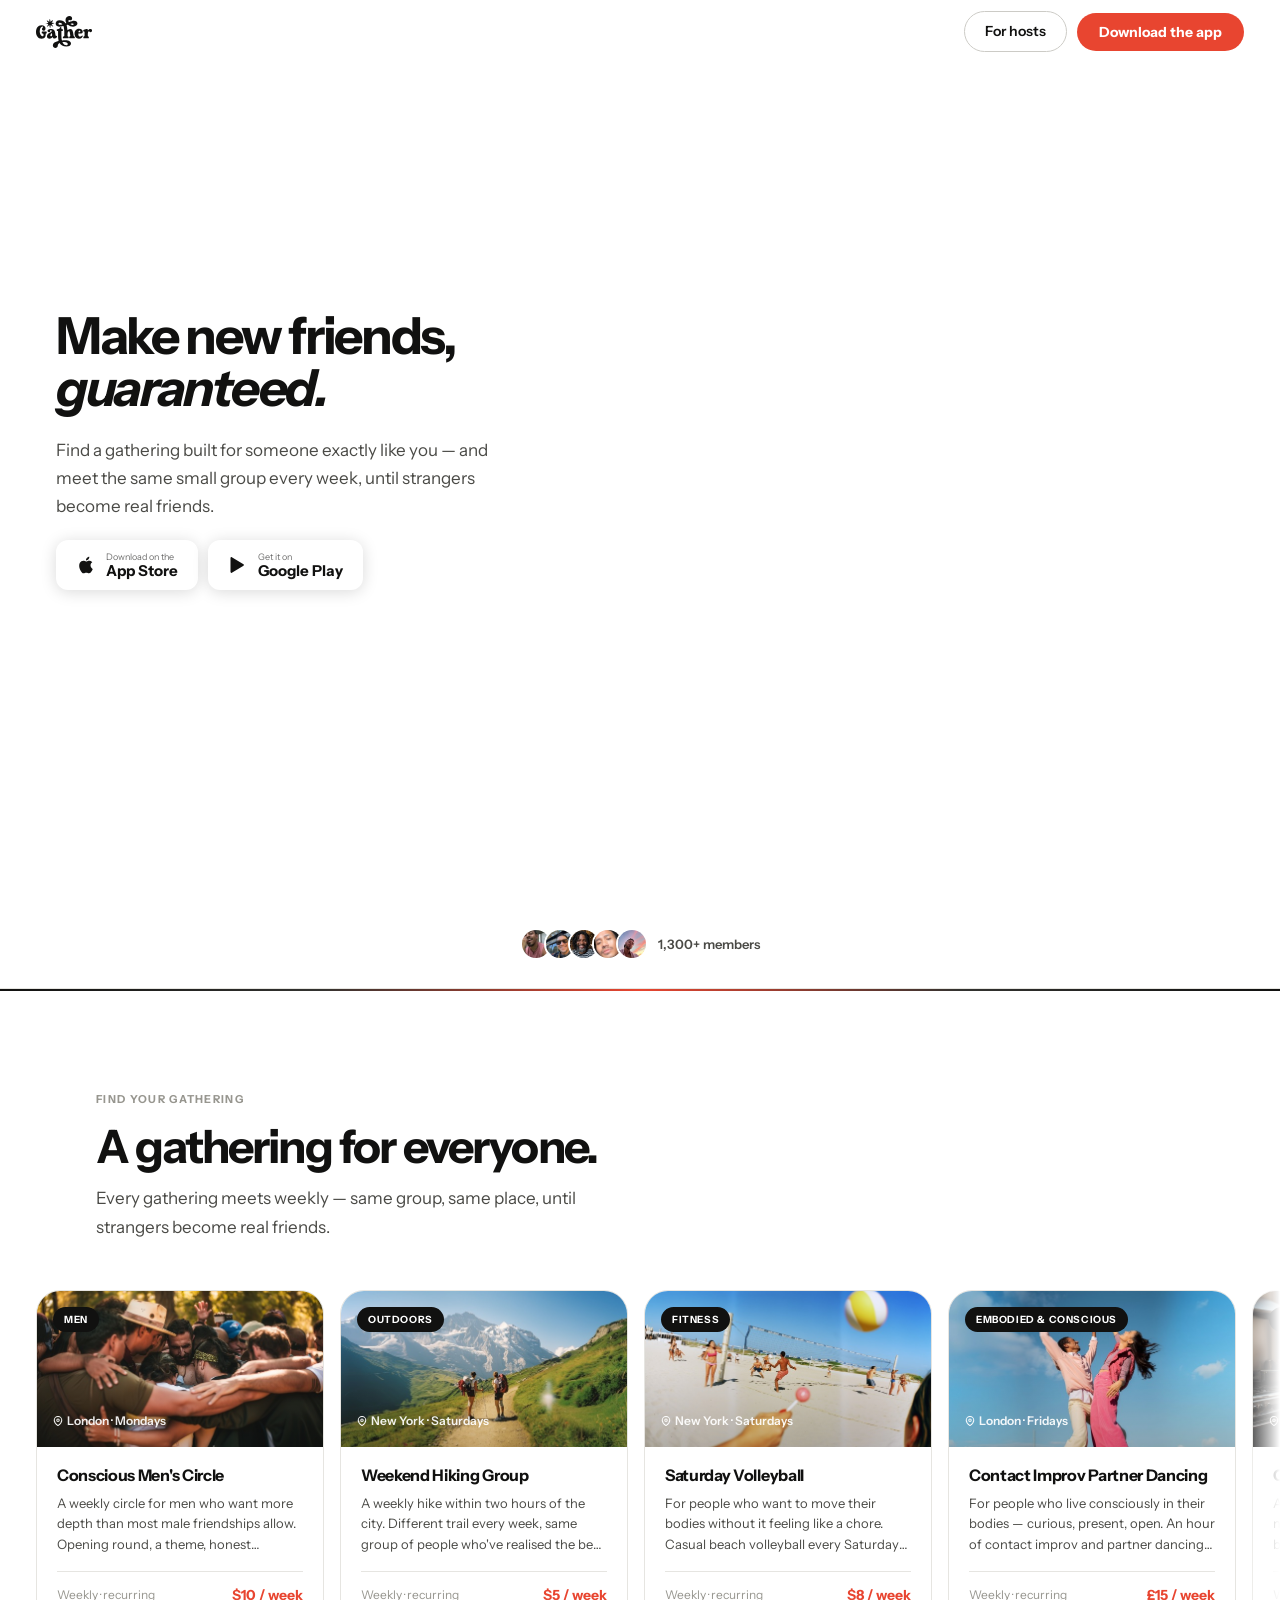
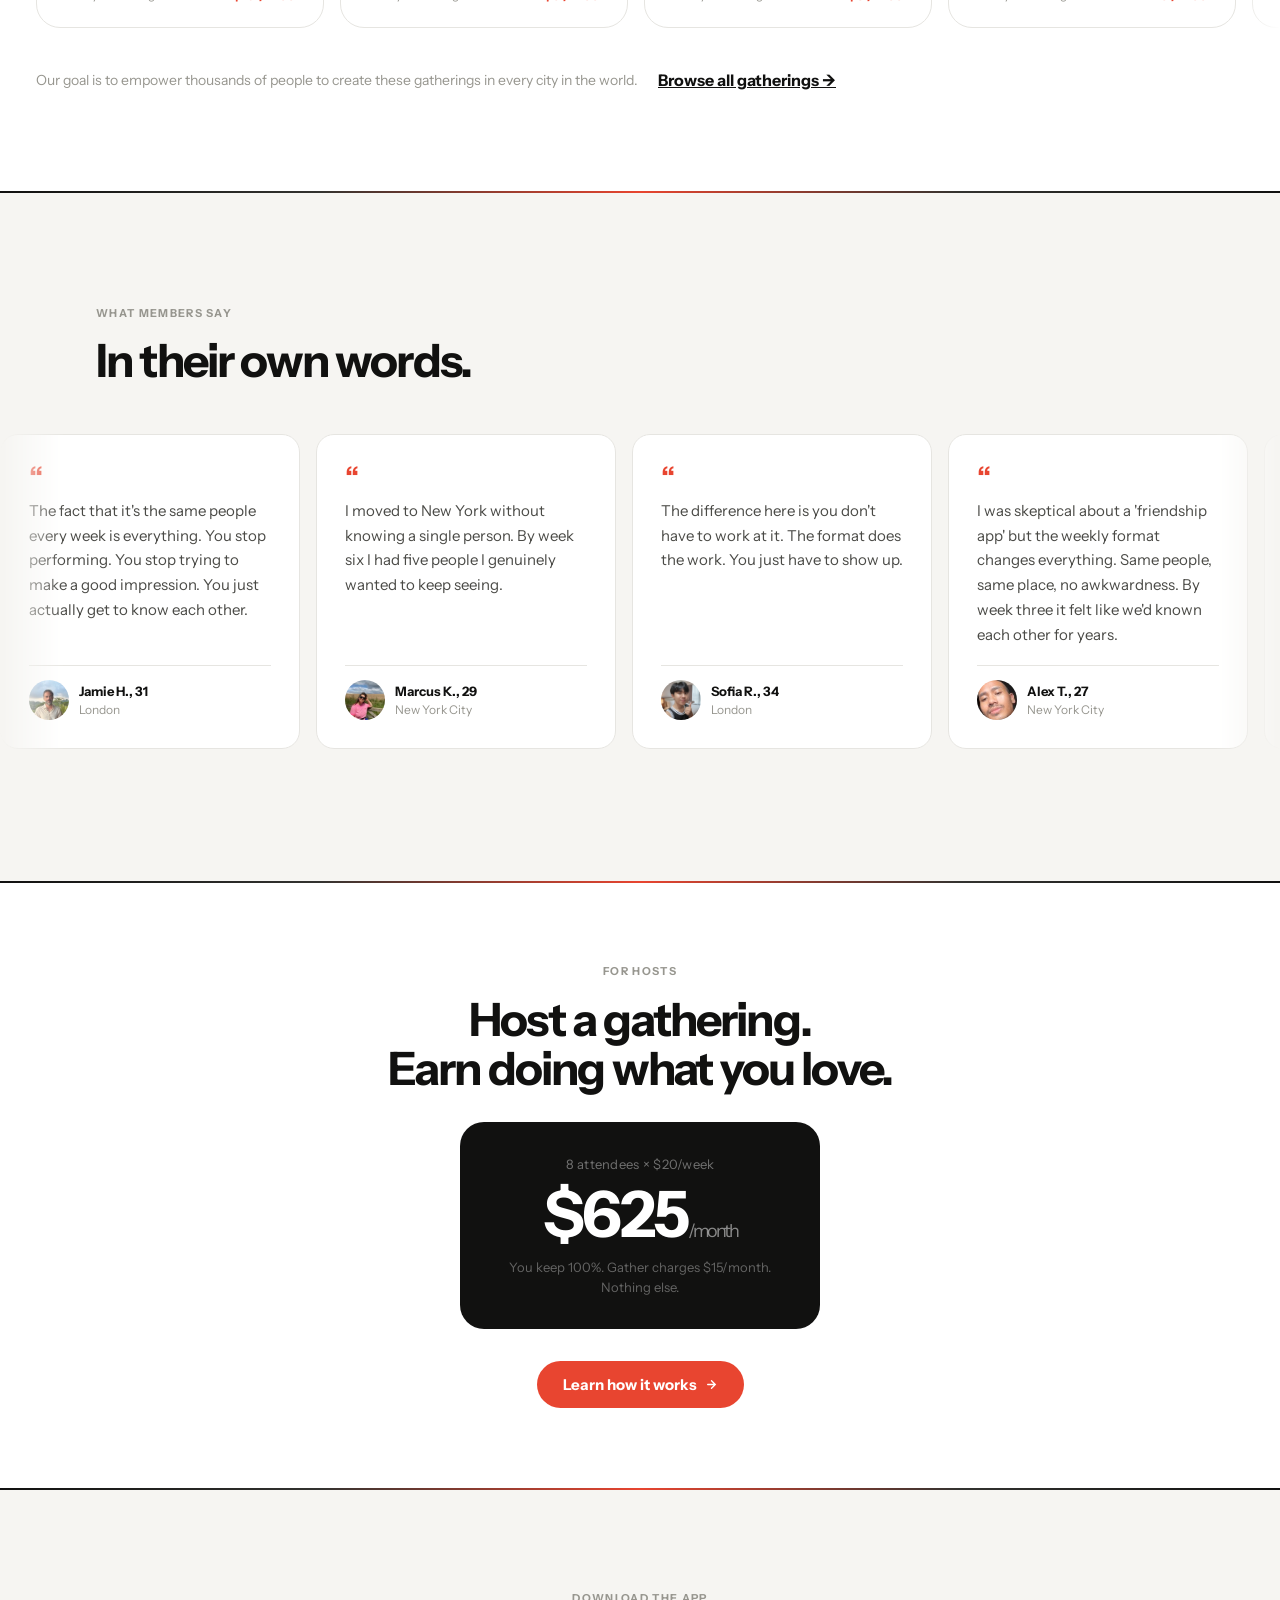
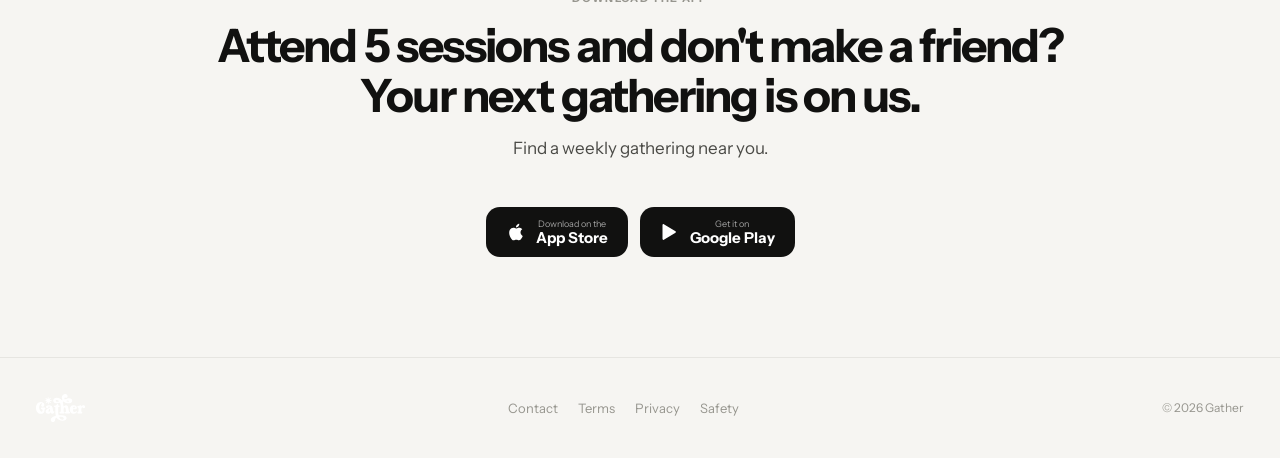
==== index.html @ 4e6c237a "Pricing page: remove price from CTA, add title to checkout section - Removed $15.99/month from top C" ====
<!DOCTYPE html>
<html lang="en">
<head>
<meta charset="UTF-8">
<meta name="viewport" content="width=device-width, initial-scale=1.0">
<title>Gather — Make new friends, guaranteed</title>
<meta name="description" content="Find a gathering built for someone exactly like you — and meet the same small group every week, until strangers become real friends.">
<meta name="theme-color" content="#E84530">
<link rel="canonical" href="https://letsgather.app/">

<!-- Open Graph -->
<meta property="og:type" content="website">
<meta property="og:url" content="https://letsgather.app/">
<meta property="og:title" content="Gather — Make new friends, guaranteed">
<meta property="og:description" content="Find a gathering built for someone exactly like you — and meet the same small group every week, until strangers become real friends.">
<meta property="og:image" content="https://letsgather.app/Images/og-image.jpg">
<meta property="og:site_name" content="Gather">

<!-- Twitter Card -->
<meta name="twitter:card" content="summary_large_image">
<meta name="twitter:title" content="Gather — Make new friends, guaranteed">
<meta name="twitter:description" content="Find a gathering built for someone exactly like you — and meet the same small group every week, until strangers become real friends.">
<meta name="twitter:image" content="https://letsgather.app/Images/og-image.jpg">

<!-- Structured Data -->
<script type="application/ld+json">
{
  "@context": "https://schema.org",
  "@type": "Organization",
  "name": "Gather",
  "url": "https://letsgather.app",
  "description": "Find a gathering built for someone exactly like you — and meet the same small group every week, until strangers become real friends."
}
</script>
<script type="application/ld+json">
{
  "@context": "https://schema.org",
  "@type": "MobileApplication",
  "name": "Gather",
  "operatingSystem": "iOS, Android",
  "applicationCategory": "SocialNetworkingApplication",
  "offers": { "@type": "Offer", "price": "0", "priceCurrency": "USD" },
  "installUrl": [
    "https://apps.apple.com/us/app/gather/id6754841480",
    "https://play.google.com/store/apps/details?id=com.wefindyourtribe.gather"
  ]
}
</script>

<link rel="preconnect" href="https://fonts.googleapis.com">
<link rel="preconnect" href="https://fonts.gstatic.com" crossorigin>
<link href="https://fonts.googleapis.com/css2?family=Instrument+Sans:ital,wght@0,400;0,600;0,700;1,700&display=swap" rel="stylesheet">
<link rel="stylesheet" href="styles.css">
</head>
<body>

<!-- NAV -->
<nav class="nav" id="main-nav">
  <svg class="nav-logo" onclick="navigateTo('/')" style="height:32px;width:auto;cursor:pointer;flex-shrink:0" width="1191" height="679" viewBox="0 0 1191 679" fill="none" xmlns="http://www.w3.org/2000/svg">
<path d="M202.207 262.718C202.207 296.217 181.321 311.222 161.611 311.222C143.889 311.222 126.531 298.61 126.531 277.318C126.531 252.093 149.769 244.995 149.769 231.977C149.769 227.232 146.241 223.704 135.981 223.704C101.306 223.704 78.8387 279.305 78.8387 332.109C78.8387 389.657 117.082 427.495 141.131 427.495C152.162 427.495 160.435 419.627 160.435 401.864C160.435 379.396 150.58 370.312 135.981 370.312C126.126 370.312 121.016 359.281 121.016 348.615C121.016 337.949 126.126 326.918 135.981 326.918H213.643C223.498 326.918 228.243 337.543 228.243 348.615C228.243 359.686 223.498 370.312 213.643 370.312C206.546 370.312 206.141 380.572 205.776 394.767C205.37 427.089 200.666 480.704 119.434 480.704C38.2028 480.704 0 409.367 0 337.989C0 266.611 39.4194 195.274 118.258 195.274C173.453 195.274 202.207 231.125 202.207 262.678V262.718Z" fill="currentColor"/>
<path d="M333.487 317.915C330.324 306.073 322.456 299.381 315.359 299.381C307.857 299.381 300.759 306.072 300.759 321.443C300.759 336.814 288.917 344.316 275.94 344.316C260.57 344.316 243.618 334.056 243.618 315.157C243.618 296.258 263.327 273.385 308.668 273.385C378.828 273.385 398.132 298.61 408.392 364.432L411.555 387.305C413.137 396.389 415.489 421.98 426.926 423.562C427.331 423.562 428.102 423.562 428.507 423.156L437.186 421.169C437.957 421.169 438.362 420.763 439.173 421.169C443.918 421.574 446.27 425.914 446.27 432.2C446.27 449.152 429.318 478.312 394.238 478.312C378.098 478.312 367.026 470.444 359.929 459.372C355.995 453.451 353.602 450.693 350.845 450.693C348.087 450.693 345.329 453.045 340.99 458.196C330.364 471.579 313.778 480.664 290.134 480.664C260.975 480.664 232.992 461.359 232.992 432.971C232.992 353.725 338.232 353.725 333.528 317.874L333.487 317.915ZM342.166 395.173L338.638 372.705C337.867 367.19 335.474 364.837 333.122 364.837C322.497 364.837 304.328 396.754 304.328 416.099C304.328 424.778 307.856 430.699 316.941 430.699C329.553 430.699 345.329 418.492 342.166 395.213V395.173Z" fill="currentColor"/>
<path d="M600.729 337.219C600.729 301.368 595.214 246.374 584.183 217.215C582.601 212.876 579.438 211.699 575.099 212.876C544.358 220.743 515.199 226.259 491.921 226.259C441.876 226.259 417.016 193.936 417.016 160.437C417.016 124.951 444.593 88.6948 499.018 88.6948C559.728 88.6948 599.918 114.326 625.955 151.353C628.307 154.881 631.47 155.692 635.404 154.516L637.391 153.746C642.907 151.759 643.718 148.636 640.919 143.485C631.47 126.128 625.955 106.823 625.955 85.937C625.955 29.5649 670.889 0 709.903 0C748.917 0 766.275 27.2127 766.275 52.0327C766.275 72.9187 754.433 92.2231 732.776 92.2231C711.12 92.2231 713.472 83.9498 702.441 83.9498C692.586 83.9498 688.652 91.047 688.652 101.673C688.652 108.77 690.64 117.043 694.168 125.722C696.155 130.061 699.278 131.237 703.617 129.656C746.565 114.285 784.443 102.078 804.153 102.078C853.427 102.078 879.423 131.237 879.423 161.208C879.423 193.125 849.858 225.853 787.201 225.853C747.782 225.853 707.186 210.888 676.81 186.028C674.458 184.041 672.066 183.676 669.308 184.446L655.925 188.786C650.409 190.367 648.828 193.896 650.815 199.411C658.317 220.703 663.427 263.854 666.185 286.322C667.361 296.582 668.943 301.287 672.512 301.287C674.864 301.287 678.838 298.123 684.719 292.202C696.155 280.765 710.714 273.668 728.883 273.668C761.611 273.668 777.346 294.96 786.836 351.738L796.691 409.691C798.272 421.533 802.206 432.93 810.885 432.93C819.564 432.93 824.674 443.555 824.674 453.816C824.674 464.076 819.929 474.296 810.885 474.296H717.163C708.078 474.296 703.374 464.036 703.374 453.816C703.374 443.596 708.119 432.93 717.163 432.93C729.005 432.93 728.883 424.656 726.49 409.691L716.635 348.209C714.283 333.244 705.604 323.389 696.155 323.389C683.137 323.389 669.348 341.518 669.348 390.793V409.732C669.348 423.926 668.943 432.97 678.798 432.97H679.69C689.95 432.97 694.655 443.231 694.655 453.856C694.655 464.482 689.91 474.337 679.69 474.337H584.183C574.328 474.337 569.583 464.076 569.583 453.856C569.583 443.636 574.328 432.97 584.183 432.97H586.941C601.541 432.97 600.729 423.886 600.729 409.732V337.219ZM551.861 181.364C559.363 179.377 560.945 175.037 555.795 169.522C540.424 153.34 521.12 143.485 498.247 143.485C484.864 143.485 477.361 152.57 477.361 162.019C477.361 174.226 488.392 187.65 512.441 187.65C522.702 187.65 536.49 185.298 551.861 181.323V181.364ZM799.002 174.267C799.002 166.764 791.135 159.302 773.777 159.302C765.098 159.302 753.662 161.289 740.279 164.412C730.424 166.399 729.248 171.509 737.521 176.619C749.363 184.122 762.341 188.461 776.535 188.461C790.729 188.461 799.002 181.364 799.002 174.267Z" fill="currentColor"/>
<path d="M905.006 371.893C901.072 371.893 898.315 374.246 897.909 378.22V385.317C897.909 420.398 912.509 434.186 935.341 434.186C964.5 434.186 972.409 411.313 981.858 411.313C988.955 411.313 992.483 416.058 992.483 423.155C992.483 442.865 964.5 480.704 911.657 480.704C849.365 480.704 818.219 428.265 818.219 376.233C818.219 324.2 849.365 272.167 910.441 272.167C971.516 272.167 992.037 307.248 992.037 335.637C992.037 355.347 981.006 371.893 962.878 371.893H904.925H905.006ZM929.42 344.721C938.505 344.721 941.262 330.932 941.262 323.835C941.262 312.804 934.571 305.707 926.663 305.707C912.468 305.707 901.032 327.769 901.032 340.017C901.032 342.774 903.384 344.762 906.953 344.762H929.42V344.721Z" fill="currentColor"/>
<path d="M1190.03 307.248C1190.03 324.971 1178.19 343.14 1158.89 343.14C1133.66 343.14 1139.58 323.43 1122.63 323.43C1110.42 323.43 1099.39 341.558 1099.39 390.833V409.773C1099.39 421.615 1099.8 433.011 1108.48 433.011C1117.93 433.011 1122.27 443.271 1122.27 453.897C1122.27 464.522 1117.93 474.377 1108.48 474.377H1017.8C1008.35 474.377 1004.01 464.117 1004.01 453.897C1004.01 443.677 1008.35 433.011 1017.8 433.011C1029.23 433.011 1030.81 424.737 1030.81 409.773V344.722C1030.81 335.637 1028.46 330.122 1021.73 330.527L1018.97 330.933C1007.54 330.933 1000.84 320.672 1000.84 310.047C1000.84 301.368 1005.59 292.324 1016.98 289.566L1067.84 276.953C1073.36 275.372 1077.7 274.601 1081.22 274.601C1095.42 274.601 1099.35 283.685 1099.35 299.056V304.572C1099.35 308.1 1100.12 308.506 1102.11 305.342C1113.55 286.808 1130.5 273.79 1154.91 273.79C1179.33 273.79 1189.99 290.337 1189.99 307.289L1190.03 307.248Z" fill="currentColor"/>
<path d="M384.174 152.732C375.982 147.541 349.621 145.675 329.425 144.986C340.78 129.94 353.474 109.176 358.178 100.578C363.207 91.2906 363.369 90.3984 353.879 92.6289C344.43 94.7378 324.437 112.096 309.675 125.884C307.038 107.229 301.361 83.5445 298.603 74.1356C295.602 63.9968 295.075 63.2668 289.924 71.5401C284.733 79.7323 282.868 106.093 282.178 126.29C267.132 114.934 246.368 102.241 237.771 97.5362C228.484 92.5073 227.591 92.3451 229.822 101.835C231.931 111.284 249.288 131.278 263.077 146.041C244.422 148.677 220.738 154.354 211.329 157.112C201.19 160.113 200.46 160.64 208.733 165.791C216.925 170.982 243.286 172.848 263.482 173.537C252.127 188.583 239.433 209.348 234.729 217.945C229.7 227.232 229.538 228.125 239.028 225.894C248.477 223.785 268.471 206.428 283.233 192.639C285.869 211.294 291.546 234.979 294.304 244.388C297.305 254.526 297.832 255.256 302.983 246.983C308.174 238.791 310.039 212.43 310.729 192.233C325.775 203.589 346.539 216.283 355.137 220.987C364.424 226.016 365.316 226.178 363.085 216.688C360.976 207.239 343.619 187.245 329.83 172.483C348.485 169.847 372.17 164.169 381.578 161.411C391.717 158.41 392.447 157.883 384.174 152.732Z" fill="currentColor"/>
<path d="M472.913 531.844C478.712 530.587 480.375 527.302 479.118 521.462C470.398 488.287 468.33 452.639 468.33 419.465V327.404C468.33 321.604 464.599 317.873 458.8 317.873H451.337C442.618 317.468 438.481 308.343 438.481 299.218C438.481 290.093 443.024 279.751 451.743 280.157H455.474C480.78 280.968 501.098 271.032 505.64 249.456C507.303 239.926 515.171 235.789 522.633 235.789C530.906 235.789 539.22 241.183 539.22 249.456V270.586C539.22 276.385 542.951 280.116 548.75 280.116H560.349C569.879 280.116 574.868 289.647 574.868 299.177C574.868 308.708 569.879 317.833 560.349 317.833H548.75C542.951 317.833 539.22 321.564 539.22 327.363V419.424C539.22 456.33 542.14 486.584 547.493 511.891C548.304 516.879 551.224 518.947 556.212 518.096C577.341 516.433 598.511 515.622 618.424 515.622C705.495 515.622 742.806 548.796 742.806 582.376C742.806 615.956 705.901 648.319 644.135 648.319C571.583 648.319 528.027 619.728 502.761 578.645C501.098 575.725 498.624 574.103 496.11 574.103C494.853 574.103 493.19 574.508 491.568 575.765C474.575 586.959 463.788 602.289 463.788 622.607C463.788 660.324 437.265 678.979 411.148 678.979C385.03 678.979 357.25 659.918 357.25 622.607C357.25 576.982 408.228 547.985 472.913 531.803V531.844ZM563.715 563.356C584.844 608.129 616.801 621.836 644.582 621.836C662.426 621.836 673.619 608.575 673.619 593.245C673.619 573.332 654.152 550.54 605.608 550.54C594.01 550.54 581.965 550.946 569.961 552.203C562.904 553.014 560.43 556.745 563.756 563.396L563.715 563.356Z" fill="currentColor"/>
</svg>
  <div class="nav-right">
    <a class="nav-host" href="/host" onclick="event.preventDefault();navigateTo('/host')">For hosts</a>
    <button class="nav-download" onclick="openDownloadModal()">Download the app</button>
  </div>
</nav>

<!-- ════════════════════════════════════════════
     GUEST PAGE
════════════════════════════════════════════ -->
<div class="page active" id="page-guest">

  <!-- HERO -->
  <div class="hero-wrap">
    <section class="hero">
      <h1 class="h1 hero-h1 rev d1">Make new friends,<br><em>guaranteed.</em></h1>
      <div class="hero-glass rev d2">
        <p class="hero-sub">Find a gathering built for someone exactly like you — and meet the same small group every week, until strangers become real friends.</p>
        <div class="hero-stores">
          <a href="https://apps.apple.com/us/app/gather/id6754841480" class="store-btn">
            <svg class="s-icon" viewBox="0 0 24 24"><path d="M18.71 19.5c-.83 1.24-1.71 2.45-3.05 2.47-1.34.03-1.77-.79-3.29-.79-1.53 0-2 .77-3.27.82-1.31.05-2.3-1.32-3.14-2.53C4.25 17 2.94 12.45 4.7 9.39c.87-1.52 2.43-2.48 4.12-2.51 1.28-.02 2.5.87 3.29.87.78 0 2.26-1.07 3.8-.91.65.03 2.47.26 3.64 1.98-.09.06-2.17 1.28-2.15 3.81.03 3.02 2.65 4.03 2.68 4.04-.03.07-.42 1.44-1.38 2.83M13 3.5c.73-.83 1.94-1.46 2.94-1.5.13 1.17-.34 2.35-1.04 3.19-.69.85-1.83 1.51-2.95 1.42-.15-1.15.41-2.35 1.05-3.11z"/></svg>
            <div class="s-col"><span class="s-small">Download on the</span><span class="s-big">App Store</span></div>
          </a>
          <a href="https://play.google.com/store/apps/details?id=com.wefindyourtribe.gather" class="store-btn">
            <svg class="s-icon" viewBox="0 0 24 24"><path d="M3 20.5v-17c0-.83.94-1.3 1.6-.8l14 8.5c.6.37.6 1.23 0 1.6l-14 8.5c-.66.5-1.6.03-1.6-.8z"/></svg>
            <div class="s-col"><span class="s-small">Get it on</span><span class="s-big">Google Play</span></div>
          </a>
        </div>
      </div>
      <div class="hero-scroll-hint rev d3">
        <svg width="16" height="16" viewBox="0 0 24 24" fill="none" stroke="currentColor" stroke-width="2" stroke-linecap="round"><path d="M12 5v14M5 12l7 7 7-7"/></svg>
      </div>
    </section>
    <div class="hero-video-panel">
      <video class="hero-video" autoplay muted loop playsinline preload="auto"><source src="Images/hero-video.mp4" type="video/mp4"></video>
      <div class="hero-overlay"></div>
    </div>
  </div>

  <!-- BELOW-FOLD TRUST BAND -->
  <section class="trust-band">
    <div class="trust-inner">
      <div class="trust-proof">
        <div class="av-row">
          <img class="av" src="Images/avatars/avatar-1.jpeg" alt="Gather member" loading="lazy"><img class="av" src="Images/avatars/avatar-2.jpeg" alt="Gather member" loading="lazy"><img class="av" src="Images/avatars/avatar-3.jpg" alt="Gather member" loading="lazy"><img class="av" src="Images/avatars/avatar-4.jpeg" alt="Gather member" loading="lazy"><img class="av" src="Images/avatars/avatar-5.jpeg" alt="Gather member" loading="lazy">
        </div>
        <div class="proof-txt">
          <strong>1,300+ members</strong>
        </div>
      </div>
    </div>
  </section>

  <div class="accent-line"></div>

  <!-- GATHERINGS -->
  <section class="gather-section">
    <div class="wrap">
      <div class="section-header rev">
        <span class="eyebrow">Find your gathering</span>
        <h2 class="h2">A gathering for everyone.</h2>
        <p class="body-lg" style="max-width:480px;margin-top:10px">Every gathering meets weekly — same group, same place, until strangers become real friends.</p>
      </div>
    </div>

    <div class="scroll-outer">
      <div class="scroll-track"><div class="g-card">
          <div class="g-thumb" style="background-image:url('Images/mens circle.jpg');background-size:cover;background-position:center">
            <span class="g-tag">Men</span>
            <span class="g-loc"><svg width="10" height="10" viewBox="0 0 24 24" fill="none" stroke="currentColor" stroke-width="2.5"><path d="M21 10c0 7-9 13-9 13s-9-6-9-13a9 9 0 0 1 18 0z"/><circle cx="12" cy="10" r="3"/></svg>London · Mondays</span>
          </div>
          <div class="g-body">
            <div class="g-name">Conscious Men's Circle</div>
            <div class="g-desc">A weekly circle for men who want more depth than most male friendships allow. Opening round, a theme, honest conversation. No performance required. Just men actually talking to each other.</div>
            <div class="g-foot"><span class="g-spots" >Weekly · recurring</span><span class="g-price">$10 / week</span></div>
          </div>
        </div>
        <div class="g-card">
          <div class="g-thumb" style="background-image:url('Images/Hiking.jpg');background-size:cover;background-position:center">
            <span class="g-tag">Outdoors</span>
            <span class="g-loc"><svg width="10" height="10" viewBox="0 0 24 24" fill="none" stroke="currentColor" stroke-width="2.5"><path d="M21 10c0 7-9 13-9 13s-9-6-9-13a9 9 0 0 1 18 0z"/><circle cx="12" cy="10" r="3"/></svg>New York · Saturdays</span>
          </div>
          <div class="g-body">
            <div class="g-name">Weekend Hiking Group</div>
            <div class="g-desc">A weekly hike within two hours of the city. Different trail every week, same group of people who've realised the best conversations happen when you're moving. All fitness levels.</div>
            <div class="g-foot"><span class="g-spots" >Weekly · recurring</span><span class="g-price">$5 / week</span></div>
          </div>
        </div>
        <div class="g-card">
          <div class="g-thumb" style="background-image:url('Images/Volley ball.jpg');background-size:cover;background-position:center">
            <span class="g-tag">Fitness</span>
            <span class="g-loc"><svg width="10" height="10" viewBox="0 0 24 24" fill="none" stroke="currentColor" stroke-width="2.5"><path d="M21 10c0 7-9 13-9 13s-9-6-9-13a9 9 0 0 1 18 0z"/><circle cx="12" cy="10" r="3"/></svg>New York · Saturdays</span>
          </div>
          <div class="g-body">
            <div class="g-name">Saturday Volleyball</div>
            <div class="g-desc">For people who want to move their bodies without it feeling like a chore. Casual beach volleyball every Saturday — all levels, no pressure, just a group of people who'd rather sweat with friends than alone at a gym.</div>
            <div class="g-foot"><span class="g-spots" >Weekly · recurring</span><span class="g-price">$8 / week</span></div>
          </div>
        </div>
        <div class="g-card">
          <div class="g-thumb" style="background-image:url('Images/Dancing.jpg');background-size:cover;background-position:center">
            <span class="g-tag">Embodied &amp; Conscious</span>
            <span class="g-loc"><svg width="10" height="10" viewBox="0 0 24 24" fill="none" stroke="currentColor" stroke-width="2.5"><path d="M21 10c0 7-9 13-9 13s-9-6-9-13a9 9 0 0 1 18 0z"/><circle cx="12" cy="10" r="3"/></svg>London · Fridays</span>
          </div>
          <div class="g-body">
            <div class="g-name">Contact Improv Partner Dancing</div>
            <div class="g-desc">For people who live consciously in their bodies — curious, present, open. An hour of contact improv and partner dancing followed by a shared dinner. No experience required. Presence is.</div>
            <div class="g-foot"><span class="g-spots" >Weekly · recurring</span><span class="g-price">£15 / week</span></div>
          </div>
        </div>
        <div class="g-card">
          <div class="g-thumb" style="background-image:url('Images/Women pot luck.jpg');background-size:cover;background-position:center">
            <span class="g-tag">Queer Women</span>
            <span class="g-loc"><svg width="10" height="10" viewBox="0 0 24 24" fill="none" stroke="currentColor" stroke-width="2.5"><path d="M21 10c0 7-9 13-9 13s-9-6-9-13a9 9 0 0 1 18 0z"/><circle cx="12" cy="10" r="3"/></svg>Brooklyn · Sundays</span>
          </div>
          <div class="g-body">
            <div class="g-name">Queer Women's Potluck</div>
            <div class="g-desc">A rotating weekly dinner where someone new hosts each week and everyone brings a dish. Queer women in their 20s and 30s, long tables, good food, better conversation.</div>
            <div class="g-foot"><span class="g-spots" >Weekly · recurring</span><span class="g-price">$5 / week</span></div>
          </div>
        </div>
        <div class="g-card">
          <div class="g-thumb" style="background-image:url('Images/Vibe coding.jpg');background-size:cover;background-position:center">
            <span class="g-tag">Builders</span>
            <span class="g-loc"><svg width="10" height="10" viewBox="0 0 24 24" fill="none" stroke="currentColor" stroke-width="2.5"><path d="M21 10c0 7-9 13-9 13s-9-6-9-13a9 9 0 0 1 18 0z"/><circle cx="12" cy="10" r="3"/></svg>New York · Tuesdays</span>
          </div>
          <div class="g-body">
            <div class="g-name">Vibe Coding Entrepreneurs</div>
            <div class="g-desc">For people building apps, startups, and side projects. You bring what you're working on. Someone else brings what they're stuck on. Laptops open, ideas shared, sometimes something ships.</div>
            <div class="g-foot"><span class="g-spots" >Weekly · recurring</span><span class="g-price">$10 / week</span></div>
          </div>
        </div>
        <div class="g-card">
          <div class="g-thumb" style="background-image:url('Images/Flower picking.jpg');background-size:cover;background-position:center">
            <span class="g-tag">Non-Binary</span>
            <span class="g-loc"><svg width="10" height="10" viewBox="0 0 24 24" fill="none" stroke="currentColor" stroke-width="2.5"><path d="M21 10c0 7-9 13-9 13s-9-6-9-13a9 9 0 0 1 18 0z"/><circle cx="12" cy="10" r="3"/></svg>Brooklyn · Sundays</span>
          </div>
          <div class="g-body">
            <div class="g-name">Community Garden Collective</div>
            <div class="g-desc">A weekly plot session for non-binary people who want to grow things alongside people who get it. Soil under your nails, seedlings to take home, and the kind of quiet companionship that doesn't need explaining.</div>
            <div class="g-foot"><span class="g-spots" >Weekly · recurring</span><span class="g-price">$10 / week</span></div>
          </div>
        </div>
        <div class="g-card">
          <div class="g-thumb" style="background-image:url('Images/llife drawing.jpg');background-size:cover;background-position:center">
            <span class="g-tag">Artists</span>
            <span class="g-loc"><svg width="10" height="10" viewBox="0 0 24 24" fill="none" stroke="currentColor" stroke-width="2.5"><path d="M21 10c0 7-9 13-9 13s-9-6-9-13a9 9 0 0 1 18 0z"/><circle cx="12" cy="10" r="3"/></svg>New York · Wednesdays</span>
          </div>
          <div class="g-body">
            <div class="g-name">Nude Life Drawing Jam</div>
            <div class="g-desc">A weekly life drawing session with a live model. Mixed ages and skill levels — from first-timers to working artists. Sketchpads, charcoal, quiet concentration, and the occasional burst of laughter comparing drawings.</div>
            <div class="g-foot"><span class="g-spots" >Weekly · recurring</span><span class="g-price">$15 / week</span></div>
          </div>
        </div>
        <div class="g-card">
          <div class="g-thumb" style="background-image:url('Images/Rave.jpg');background-size:cover;background-position:center">
            <span class="g-tag">Sober</span>
            <span class="g-loc"><svg width="10" height="10" viewBox="0 0 24 24" fill="none" stroke="currentColor" stroke-width="2.5"><path d="M21 10c0 7-9 13-9 13s-9-6-9-13a9 9 0 0 1 18 0z"/><circle cx="12" cy="10" r="3"/></svg>New York · Thursdays</span>
          </div>
          <div class="g-body">
            <div class="g-name">Sober Ex-Ravers</div>
            <div class="g-desc">For people who loved the rave scene but are now sober — and miss the community more than the substances. Your sobriety is baseline understood here. No explanations required.</div>
            <div class="g-foot"><span class="g-spots" >Weekly · recurring</span><span class="g-price">$10 / week</span></div>
          </div>
        </div>
        <div class="g-card">
          <div class="g-thumb" style="background-image:url('Images/Gay parents.jpg');background-size:cover;background-position:center">
            <span class="g-tag">Queer Parents</span>
            <span class="g-loc"><svg width="10" height="10" viewBox="0 0 24 24" fill="none" stroke="currentColor" stroke-width="2.5"><path d="M21 10c0 7-9 13-9 13s-9-6-9-13a9 9 0 0 1 18 0z"/><circle cx="12" cy="10" r="3"/></svg>New York · Saturdays</span>
          </div>
          <div class="g-body">
            <div class="g-name">Queer Dads</div>
            <div class="g-desc">For gay and queer fathers raising young children. The park visits, the school stuff, the particular joy and particular exhaustion of it. A weekly gathering for dads who want other dads who understand.</div>
            <div class="g-foot"><span class="g-spots" >Weekly · recurring</span><span class="g-price">Free</span></div>
          </div>
        </div>
        <div class="g-card">
          <div class="g-thumb" style="background-image:url('Images/Cuddle puddle.jpg');background-size:cover;background-position:center">
            <span class="g-tag">Gay Men</span>
            <span class="g-loc"><svg width="10" height="10" viewBox="0 0 24 24" fill="none" stroke="currentColor" stroke-width="2.5"><path d="M21 10c0 7-9 13-9 13s-9-6-9-13a9 9 0 0 1 18 0z"/><circle cx="12" cy="10" r="3"/></svg>New York · Sundays</span>
          </div>
          <div class="g-body">
            <div class="g-name">Gay Men's Cuddle Puddle</div>
            <div class="g-desc">For gay men who want non-sexual physical closeness in a consent-forward space. Mattresses, an opening check-in, boundaries respected. Come alone. Leave feeling held.</div>
            <div class="g-foot"><span class="g-spots" >Weekly · recurring</span><span class="g-price">$20–30 / week</span></div>
          </div>
        </div>

            </div>
    </div>

    <div class="cards-footer rev">
      <span class="txt-note">Our goal is to empower thousands of people to create these gatherings in every city in the world.</span>
      <button onclick="openDownloadModal()" class="link-underline" style="background:none;border:none;font-family:inherit;font-size:inherit;cursor:pointer;padding:0;color:inherit;text-decoration:underline">Browse all gatherings →</button>
    </div>
  </section>

  <div class="accent-line"></div>

  <!-- TESTIMONIALS -->
  <section class="section section-off">
    <div class="wrap">
      <div class="section-header rev">
        <span class="eyebrow">What members say</span>
        <h2 class="h2">In their own words.</h2>
      </div>
    </div>
    <div class="testi-marquee">
      <div class="testi-track">
        <div class="t-card">
          <p class="t-q">The fact that it's the same people every week is everything. You stop performing. You stop trying to make a good impression. You just actually get to know each other.</p>
          <div class="t-auth">
            <img src="Images/avatars/avatar-6.jpeg" alt="" loading="lazy" style="width:40px;height:40px;border-radius:50%;object-fit:cover;flex-shrink:0">
            <div><div class="t-name">Jamie H., 31</div><div class="t-loc">London</div></div>
          </div>
        </div>
        <div class="t-card">
          <p class="t-q">I moved to New York without knowing a single person. By week six I had five people I genuinely wanted to keep seeing.</p>
          <div class="t-auth">
            <img src="Images/avatars/avatar-7.jpg" alt="" loading="lazy" style="width:40px;height:40px;border-radius:50%;object-fit:cover;flex-shrink:0">
            <div><div class="t-name">Marcus K., 29</div><div class="t-loc">New York City</div></div>
          </div>
        </div>
        <div class="t-card">
          <p class="t-q">The difference here is you don't have to work at it. The format does the work. You just have to show up.</p>
          <div class="t-auth">
            <img src="Images/avatars/avatar-8.webp" alt="" loading="lazy" style="width:40px;height:40px;border-radius:50%;object-fit:cover;flex-shrink:0">
            <div><div class="t-name">Sofia R., 34</div><div class="t-loc">London</div></div>
          </div>
        </div>
        <div class="t-card">
          <p class="t-q">I was skeptical about a 'friendship app' but the weekly format changes everything. Same people, same place, no awkwardness. By week three it felt like we'd known each other for years.</p>
          <div class="t-auth">
            <img src="Images/avatars/avatar-4.jpeg" alt="" loading="lazy" style="width:40px;height:40px;border-radius:50%;object-fit:cover;flex-shrink:0">
            <div><div class="t-name">Alex T., 27</div><div class="t-loc">New York City</div></div>
          </div>
        </div>
        <div class="t-card">
          <p class="t-q">I've lived in London for three years and never felt like I belonged anywhere until I found my gathering. Now I have Sunday plans I actually look forward to.</p>
          <div class="t-auth">
            <img src="Images/avatars/avatar-5.jpeg" alt="" loading="lazy" style="width:40px;height:40px;border-radius:50%;object-fit:cover;flex-shrink:0">
            <div><div class="t-name">Priya M., 33</div><div class="t-loc">London</div></div>
          </div>
        </div>
      </div>
    </div>
  </section>

  <div class="accent-line"></div>

  <!-- HOST CTA BAND -->
  <section class="section" style="padding:80px 0">
    <div class="wrap" style="text-align:center;max-width:600px">
      <span class="eyebrow rev">For hosts</span>
      <h2 class="h2 rev d1" style="margin-bottom:28px">Host a gathering.<br>Earn doing what you love.</h2>
      <div class="rev d2 earnings-card">
        <div class="earnings-math">8 attendees × $20/week</div>
        <div class="earnings-amount">$625<span>/month</span></div>
        <div class="earnings-note">You keep 100%. Gather charges $15/month. Nothing else.</div>
      </div>
      <div class="rev d3" style="display:flex;gap:12px;justify-content:center;flex-wrap:wrap;margin-top:32px">
        <button class="btn-red" onclick="goPage('host')">
          Learn how it works
          <svg width="13" height="13" viewBox="0 0 24 24" fill="none" stroke="currentColor" stroke-width="2.5" stroke-linecap="round"><path d="M5 12h14M12 5l7 7-7 7"/></svg>
        </button>
      </div>
    </div>
  </section>

  <div class="accent-line"></div>

  <!-- FOOTER CTA -->
  <section class="fcta">
    <div class="wrap">
      <span class="eyebrow rev" style="justify-content:center;display:block">Download the app</span>
      <h2 class="h2 rev d1" style="margin-bottom:14px">Attend 5 sessions and don't make a friend?<br>Your next gathering is on us.</h2>
      <p class="body-lg rev d2">Find a weekly gathering near you.</p>
      <div class="store-row rev d3" style="justify-content:center;margin-top:36px">
        <a href="https://apps.apple.com/us/app/gather/id6754841480" class="store-btn">
          <svg class="s-icon" viewBox="0 0 24 24"><path d="M18.71 19.5c-.83 1.24-1.71 2.45-3.05 2.47-1.34.03-1.77-.79-3.29-.79-1.53 0-2 .77-3.27.82-1.31.05-2.3-1.32-3.14-2.53C4.25 17 2.94 12.45 4.7 9.39c.87-1.52 2.43-2.48 4.12-2.51 1.28-.02 2.5.87 3.29.87.78 0 2.26-1.07 3.8-.91.65.03 2.47.26 3.64 1.98-.09.06-2.17 1.28-2.15 3.81.03 3.02 2.65 4.03 2.68 4.04-.03.07-.42 1.44-1.38 2.83M13 3.5c.73-.83 1.94-1.46 2.94-1.5.13 1.17-.34 2.35-1.04 3.19-.69.85-1.83 1.51-2.95 1.42-.15-1.15.41-2.35 1.05-3.11z"/></svg>
          <div class="s-col"><span class="s-small">Download on the</span><span class="s-big">App Store</span></div>
        </a>
        <a href="https://play.google.com/store/apps/details?id=com.wefindyourtribe.gather" class="store-btn">
          <svg class="s-icon" viewBox="0 0 24 24"><path d="M3 20.5v-17c0-.83.94-1.3 1.6-.8l14 8.5c.6.37.6 1.23 0 1.6l-14 8.5c-.66.5-1.6.03-1.6-.8z"/></svg>
          <div class="s-col"><span class="s-small">Get it on</span><span class="s-big">Google Play</span></div>
        </a>
      </div>
    </div>
  </section>

  <footer>
    <svg style="height:28px;width:auto" width="1191" height="679" viewBox="0 0 1191 679" fill="none" xmlns="http://www.w3.org/2000/svg">
<path d="M202.207 262.718C202.207 296.217 181.321 311.222 161.611 311.222C143.889 311.222 126.531 298.61 126.531 277.318C126.531 252.093 149.769 244.995 149.769 231.977C149.769 227.232 146.241 223.704 135.981 223.704C101.306 223.704 78.8387 279.305 78.8387 332.109C78.8387 389.657 117.082 427.495 141.131 427.495C152.162 427.495 160.435 419.627 160.435 401.864C160.435 379.396 150.58 370.312 135.981 370.312C126.126 370.312 121.016 359.281 121.016 348.615C121.016 337.949 126.126 326.918 135.981 326.918H213.643C223.498 326.918 228.243 337.543 228.243 348.615C228.243 359.686 223.498 370.312 213.643 370.312C206.546 370.312 206.141 380.572 205.776 394.767C205.37 427.089 200.666 480.704 119.434 480.704C38.2028 480.704 0 409.367 0 337.989C0 266.611 39.4194 195.274 118.258 195.274C173.453 195.274 202.207 231.125 202.207 262.678V262.718Z" fill="white"/>
<path d="M333.487 317.915C330.324 306.073 322.456 299.381 315.359 299.381C307.857 299.381 300.759 306.072 300.759 321.443C300.759 336.814 288.917 344.316 275.94 344.316C260.57 344.316 243.618 334.056 243.618 315.157C243.618 296.258 263.327 273.385 308.668 273.385C378.828 273.385 398.132 298.61 408.392 364.432L411.555 387.305C413.137 396.389 415.489 421.98 426.926 423.562C427.331 423.562 428.102 423.562 428.507 423.156L437.186 421.169C437.957 421.169 438.362 420.763 439.173 421.169C443.918 421.574 446.27 425.914 446.27 432.2C446.27 449.152 429.318 478.312 394.238 478.312C378.098 478.312 367.026 470.444 359.929 459.372C355.995 453.451 353.602 450.693 350.845 450.693C348.087 450.693 345.329 453.045 340.99 458.196C330.364 471.579 313.778 480.664 290.134 480.664C260.975 480.664 232.992 461.359 232.992 432.971C232.992 353.725 338.232 353.725 333.528 317.874L333.487 317.915ZM342.166 395.173L338.638 372.705C337.867 367.19 335.474 364.837 333.122 364.837C322.497 364.837 304.328 396.754 304.328 416.099C304.328 424.778 307.856 430.699 316.941 430.699C329.553 430.699 345.329 418.492 342.166 395.213V395.173Z" fill="white"/>
<path d="M600.733 337.219C600.733 301.368 595.218 246.374 584.187 217.215C582.605 212.876 579.442 211.699 575.103 212.876C544.362 220.743 515.203 226.259 491.924 226.259C441.88 226.259 417.02 193.936 417.02 160.437C417.02 124.951 444.597 88.6948 499.022 88.6948C559.732 88.6948 599.922 114.326 625.959 151.353C628.311 154.881 631.474 155.692 635.408 154.516L637.395 153.746C642.91 151.759 643.722 148.636 640.923 143.485C631.474 126.128 625.959 106.823 625.959 85.937C625.959 29.5649 670.893 0 709.907 0C748.921 0 766.279 27.2127 766.279 52.0327C766.279 72.9187 754.436 92.2231 732.78 92.2231C711.124 92.2231 713.476 83.9498 702.445 83.9498C692.59 83.9498 688.656 91.047 688.656 101.673C688.656 108.77 690.644 117.043 694.172 125.722C696.159 130.061 699.282 131.237 703.621 129.656C746.569 114.285 784.447 102.078 804.157 102.078C853.431 102.078 879.427 131.237 879.427 161.208C879.427 193.125 849.862 225.853 787.205 225.853C747.785 225.853 707.19 210.888 676.814 186.028C674.462 184.041 672.069 183.676 669.312 184.446L655.929 188.786C650.413 190.367 648.831 193.896 650.819 199.411C658.321 220.703 663.431 263.854 666.189 286.322C667.365 296.582 668.947 301.287 672.515 301.287C674.868 301.287 678.842 298.123 684.723 292.202C696.159 280.765 710.718 273.668 728.887 273.668C761.615 273.668 777.35 294.96 786.84 351.738L796.695 409.691C798.276 421.533 802.21 432.93 810.889 432.93C819.568 432.93 824.678 443.555 824.678 453.816C824.678 464.076 819.933 474.296 810.889 474.296H717.166C708.082 474.296 703.378 464.036 703.378 453.816C703.378 443.596 708.123 432.93 717.166 432.93C729.008 432.93 728.887 424.656 726.494 409.691L716.639 348.209C714.287 333.244 705.608 323.389 696.159 323.389C683.141 323.389 669.352 341.518 669.352 390.793V409.732C669.352 423.926 668.947 432.97 678.802 432.97H679.694C689.954 432.97 694.659 443.231 694.659 453.856C694.659 464.482 689.914 474.337 679.694 474.337H584.187C574.332 474.337 569.587 464.076 569.587 453.856C569.587 443.636 574.332 432.97 584.187 432.97H586.945C601.544 432.97 600.733 423.886 600.733 409.732V337.219ZM551.865 181.364C559.367 179.377 560.949 175.037 555.798 169.522C540.428 153.34 521.124 143.485 498.251 143.485C484.868 143.485 477.365 152.57 477.365 162.019C477.365 174.226 488.396 187.65 512.445 187.65C522.706 187.65 536.494 185.298 551.865 181.323V181.364ZM799.006 174.267C799.006 166.764 791.139 159.302 773.781 159.302C765.102 159.302 753.666 161.289 740.283 164.412C730.428 166.399 729.252 171.509 737.525 176.619C749.367 184.122 762.345 188.461 776.539 188.461C790.733 188.461 799.006 181.364 799.006 174.267Z" fill="white"/>
<path d="M905.006 371.893C901.072 371.893 898.315 374.246 897.909 378.22V385.317C897.909 420.398 912.509 434.186 935.341 434.186C964.5 434.186 972.409 411.313 981.858 411.313C988.955 411.313 992.483 416.058 992.483 423.155C992.483 442.865 964.5 480.704 911.657 480.704C849.365 480.704 818.219 428.265 818.219 376.233C818.219 324.2 849.365 272.167 910.441 272.167C971.516 272.167 992.037 307.248 992.037 335.637C992.037 355.347 981.006 371.893 962.878 371.893H904.925H905.006ZM929.42 344.721C938.505 344.721 941.262 330.932 941.262 323.835C941.262 312.804 934.571 305.707 926.663 305.707C912.468 305.707 901.032 327.769 901.032 340.017C901.032 342.774 903.384 344.762 906.953 344.762H929.42V344.721Z" fill="white"/>
<path d="M1190.04 307.248C1190.04 324.971 1178.19 343.14 1158.89 343.14C1133.66 343.14 1139.59 323.43 1122.63 323.43C1110.43 323.43 1099.4 341.558 1099.4 390.833V409.773C1099.4 421.615 1099.8 433.011 1108.48 433.011C1117.93 433.011 1122.27 443.271 1122.27 453.897C1122.27 464.522 1117.93 474.377 1108.48 474.377H1017.8C1008.35 474.377 1004.01 464.117 1004.01 453.897C1004.01 443.677 1008.35 433.011 1017.8 433.011C1029.24 433.011 1030.82 424.737 1030.82 409.773V344.722C1030.82 335.637 1028.47 330.122 1021.73 330.527L1018.98 330.933C1007.54 330.933 1000.85 320.672 1000.85 310.047C1000.85 301.368 1005.59 292.324 1016.99 289.566L1067.84 276.953C1073.36 275.372 1077.7 274.601 1081.23 274.601C1095.42 274.601 1099.36 283.685 1099.36 299.056V304.572C1099.36 308.1 1100.13 308.506 1102.11 305.342C1113.55 286.808 1130.5 273.79 1154.92 273.79C1179.33 273.79 1190 290.337 1190 307.289L1190.04 307.248Z" fill="white"/>
<path d="M384.174 152.732C375.982 147.541 349.621 145.675 329.425 144.986C340.78 129.94 353.474 109.176 358.178 100.578C363.207 91.2906 363.369 90.3984 353.879 92.6289C344.43 94.7378 324.437 112.096 309.675 125.884C307.038 107.229 301.361 83.5445 298.603 74.1356C295.602 63.9968 295.075 63.2668 289.924 71.5401C284.733 79.7323 282.868 106.093 282.178 126.29C267.132 114.934 246.368 102.241 237.771 97.5362C228.484 92.5073 227.591 92.3451 229.822 101.835C231.931 111.284 249.288 131.278 263.077 146.041C244.422 148.677 220.738 154.354 211.329 157.112C201.19 160.113 200.46 160.64 208.733 165.791C216.925 170.982 243.286 172.848 263.482 173.537C252.127 188.583 239.433 209.348 234.729 217.945C229.7 227.232 229.538 228.125 239.028 225.894C248.477 223.785 268.471 206.428 283.233 192.639C285.869 211.294 291.546 234.979 294.304 244.388C297.305 254.526 297.832 255.256 302.983 246.983C308.174 238.791 310.039 212.43 310.729 192.233C325.775 203.589 346.539 216.283 355.137 220.987C364.424 226.016 365.316 226.178 363.085 216.688C360.976 207.239 343.619 187.245 329.83 172.483C348.485 169.847 372.17 164.169 381.578 161.411C391.717 158.41 392.447 157.883 384.174 152.732Z" fill="white"/>
<path d="M472.917 531.844C478.716 530.587 480.379 527.302 479.121 521.462C470.402 488.287 468.334 452.639 468.334 419.465V327.404C468.334 321.604 464.603 317.873 458.803 317.873H451.341C442.622 317.468 438.485 308.343 438.485 299.218C438.485 290.093 443.028 279.751 451.747 280.157H455.478C480.784 280.968 501.102 271.032 505.644 249.456C507.307 239.926 515.175 235.789 522.637 235.789C530.91 235.789 539.224 241.183 539.224 249.456V270.586C539.224 276.385 542.955 280.116 548.754 280.116H560.353C569.883 280.116 574.872 289.647 574.872 299.177C574.872 308.708 569.883 317.833 560.353 317.833H548.754C542.955 317.833 539.224 321.564 539.224 327.363V419.424C539.224 456.33 542.144 486.584 547.497 511.891C548.308 516.879 551.228 518.947 556.216 518.096C577.345 516.433 598.515 515.622 618.428 515.622C705.499 515.622 742.809 548.796 742.809 582.376C742.809 615.956 705.904 648.319 644.139 648.319C571.587 648.319 528.031 619.728 502.765 578.645C501.102 575.725 498.628 574.103 496.114 574.103C494.857 574.103 493.194 574.508 491.572 575.765C474.579 586.959 463.792 602.289 463.792 622.607C463.792 660.324 437.269 678.979 411.151 678.979C385.034 678.979 357.254 659.918 357.254 622.607C357.254 576.982 408.232 547.985 472.917 531.803V531.844ZM563.719 563.356C584.848 608.129 616.805 621.836 644.585 621.836C662.43 621.836 673.623 608.575 673.623 593.245C673.623 573.332 654.156 550.54 605.612 550.54C594.013 550.54 581.969 550.946 569.964 552.203C562.908 553.014 560.434 556.745 563.76 563.396L563.719 563.356Z" fill="white"/>
</svg>
    <div class="f-links"><a href="#">Contact</a><a href="#">Terms</a><a href="#">Privacy</a><a href="#">Safety</a></div>
    <span class="f-copy">© 2026 Gather</span>
  </footer>
</div>

<!-- ════════════════════════════════════════════
     HOST PAGE
════════════════════════════════════════════ -->
<div class="page" id="page-host">

  <!-- HERO -->
  <section class="host-hero">
    <div>
      <span class="eyebrow rev">Become a host</span>
      <h1 class="h1 host-h1 rev d1">Help people make real friends.<br>Get paid to do it.</h1>
      <p class="host-sub rev d2">Host a small, recurring weekly gathering on Gather. You design the experience. You set the price. You keep 100% of ticket sales. We handle everything else.</p>
      <div style="display:flex;gap:14px;flex-wrap:wrap" class="rev d3">
        <button onclick="navigateTo('/pricing')" class="btn-red">Start hosting <svg width="13" height="13" viewBox="0 0 24 24" fill="none" stroke="currentColor" stroke-width="2.5" stroke-linecap="round"><path d="M5 12h14M12 5l7 7-7 7"/></svg></button>
        <a href="#host-steps" class="btn-outline">See how it works</a>
      </div>
    </div>
    <div class="earnings-card rev d2">
      <div class="earnings-math">8 attendees × $20/week</div>
      <div class="earnings-amount">$625<span>/month</span></div>
      <div class="earnings-note">You keep 100%. Gather charges $15/month. Nothing else.</div>
    </div>
  </section>

  <!-- BEAU'S NOTE -->
  <section class="section section-off">
    <div class="wrap">
      <div class="beau-note rev" style="display:grid;grid-template-columns:56px 1fr;gap:24px;align-items:start;max-width:680px">
        <img src="Images/beau-headshot.jpg" alt="Beau, co-founder of Gather" loading="lazy" style="width:56px;height:56px;border-radius:50%;object-fit:cover;flex-shrink:0">
        <div>
          <p style="font-size:16px;font-style:italic;line-height:1.7;color:var(--ink-2);margin-bottom:14px">"I built Gather because I spent 10 years feeling surrounded by people but not close to anyone. What changed that was showing up to the same group, every week, doing something together. That's how friendships form — not from one-off events, from consistency. If that idea resonates with you, you might be exactly who we're looking for."</p>
          <p style="font-size:13px;font-weight:700;color:var(--ink-3)">— Beau, founder of Gather</p>
        </div>
      </div>
    </div>
  </section>

  <div class="accent-line"></div>

  <!-- WHAT YOU'RE BUILDING -->
  <section class="section">
    <div class="wrap">
      <div class="section-header rev">
        <span class="eyebrow">What this is</span>
        <h2 class="h2">The four things that make a gathering work.</h2>
      </div>
      <div class="pillars pillars-4col rev d1" style="margin-top:0">
        <div class="pillar">
          <div class="p-ey">Recurring</div>
          <div class="p-h">Same time, same place, every week</div>
          <p class="p-b">Repetition is what turns strangers into friends — it's the same reason you're still close to people from school or an old job.</p>
        </div>
        <div class="pillar">
          <div class="p-ey">Specific</div>
          <div class="p-h">The more specific, the better the people</div>
          <p class="p-b">Built around one activity, one community, one shared thing. The more specific your gathering, the better the people it naturally attracts.</p>
        </div>
        <div class="pillar">
          <div class="p-ey">Intentional</div>
          <div class="p-h">People who actually want to connect</div>
          <p class="p-b">Everyone on Gather has explicitly opted in to making real friends — that's the whole reason they're here. You start every gathering with a room that already wants what you're building.</p>
        </div>
        <div class="pillar">
          <div class="p-ey">Paid</div>
          <div class="p-h">A filter, not a barrier</div>
          <p class="p-b">People who pay show up. People who show up become regulars. Charging isn't just about income — it's a signal that this is worth taking seriously.</p>
        </div>
      </div>
    </div>
  </section>

  <div class="accent-line"></div>

  <!-- WHAT HOSTS ARE BUILDING -->
  <section class="section">
    <div class="wrap">
      <div class="section-header rev">
        <span class="eyebrow">Real examples</span>
        <h2 class="h2">What hosts are building.</h2>
        <p class="body-lg" style="max-width:420px;margin-top:10px">In London and New York right now.</p>
      </div>
    </div>
    <div class="scroll-outer">
      <div class="scroll-track"><div class="g-card">
          <div class="g-thumb" style="background-image:url('Images/mens circle.jpg');background-size:cover;background-position:center">
            <span class="g-tag">Men</span>
            <span class="g-loc"><svg width="10" height="10" viewBox="0 0 24 24" fill="none" stroke="currentColor" stroke-width="2.5"><path d="M21 10c0 7-9 13-9 13s-9-6-9-13a9 9 0 0 1 18 0z"/><circle cx="12" cy="10" r="3"/></svg>London · Mondays</span>
          </div>
          <div class="g-body">
            <div class="g-name">Conscious Men's Circle</div>
            <div class="g-desc">A weekly circle for men who want more depth than most male friendships allow. Opening round, a theme, honest conversation. No performance required. Just men actually talking to each other.</div>
            <div class="g-foot"><span class="g-spots" >Weekly · recurring</span><span class="g-price">$10 / week</span></div>
          </div>
        </div>
        <div class="g-card">
          <div class="g-thumb" style="background-image:url('Images/Dancing.jpg');background-size:cover;background-position:center">
            <span class="g-tag">Embodied &amp; Conscious</span>
            <span class="g-loc"><svg width="10" height="10" viewBox="0 0 24 24" fill="none" stroke="currentColor" stroke-width="2.5"><path d="M21 10c0 7-9 13-9 13s-9-6-9-13a9 9 0 0 1 18 0z"/><circle cx="12" cy="10" r="3"/></svg>London · Fridays</span>
          </div>
          <div class="g-body">
            <div class="g-name">Contact Improv Partner Dancing</div>
            <div class="g-desc">For people who live consciously in their bodies — curious, present, open. An hour of contact improv and partner dancing followed by a shared dinner. No experience required. Presence is.</div>
            <div class="g-foot"><span class="g-spots" >Weekly · recurring</span><span class="g-price">£15 / week</span></div>
          </div>
        </div>
        <div class="g-card">
          <div class="g-thumb" style="background-image:url('Images/Women pot luck.jpg');background-size:cover;background-position:center">
            <span class="g-tag">Queer Women</span>
            <span class="g-loc"><svg width="10" height="10" viewBox="0 0 24 24" fill="none" stroke="currentColor" stroke-width="2.5"><path d="M21 10c0 7-9 13-9 13s-9-6-9-13a9 9 0 0 1 18 0z"/><circle cx="12" cy="10" r="3"/></svg>Brooklyn · Sundays</span>
          </div>
          <div class="g-body">
            <div class="g-name">Queer Women's Potluck</div>
            <div class="g-desc">A rotating weekly dinner where someone new hosts each week and everyone brings a dish. Queer women in their 20s and 30s, long tables, good food, better conversation.</div>
            <div class="g-foot"><span class="g-spots" >Weekly · recurring</span><span class="g-price">$5 / week</span></div>
          </div>
        </div>
        <div class="g-card">
          <div class="g-thumb" style="background-image:url('Images/Cuddle puddle.jpg');background-size:cover;background-position:center">
            <span class="g-tag">Gay Men</span>
            <span class="g-loc"><svg width="10" height="10" viewBox="0 0 24 24" fill="none" stroke="currentColor" stroke-width="2.5"><path d="M21 10c0 7-9 13-9 13s-9-6-9-13a9 9 0 0 1 18 0z"/><circle cx="12" cy="10" r="3"/></svg>New York · Sundays</span>
          </div>
          <div class="g-body">
            <div class="g-name">Gay Men's Cuddle Puddle</div>
            <div class="g-desc">For gay men who want non-sexual physical closeness in a consent-forward space. Mattresses, an opening check-in, boundaries respected. Come alone. Leave feeling held.</div>
            <div class="g-foot"><span class="g-spots" >Weekly · recurring</span><span class="g-price">$20–30 / week</span></div>
          </div>
        </div>
        <div class="g-card">
          <div class="g-thumb" style="background-image:url('Images/Vibe coding.jpg');background-size:cover;background-position:center">
            <span class="g-tag">Builders</span>
            <span class="g-loc"><svg width="10" height="10" viewBox="0 0 24 24" fill="none" stroke="currentColor" stroke-width="2.5"><path d="M21 10c0 7-9 13-9 13s-9-6-9-13a9 9 0 0 1 18 0z"/><circle cx="12" cy="10" r="3"/></svg>New York · Tuesdays</span>
          </div>
          <div class="g-body">
            <div class="g-name">Vibe Coding Entrepreneurs</div>
            <div class="g-desc">For people building apps, startups, and side projects. You bring what you're working on. Someone else brings what they're stuck on. Laptops open, ideas shared, sometimes something ships.</div>
            <div class="g-foot"><span class="g-spots" >Weekly · recurring</span><span class="g-price">$10 / week</span></div>
          </div>
        </div>
        <div class="g-card">
          <div class="g-thumb" style="background-image:url('Images/Hiking.jpg');background-size:cover;background-position:center">
            <span class="g-tag">Outdoors</span>
            <span class="g-loc"><svg width="10" height="10" viewBox="0 0 24 24" fill="none" stroke="currentColor" stroke-width="2.5"><path d="M21 10c0 7-9 13-9 13s-9-6-9-13a9 9 0 0 1 18 0z"/><circle cx="12" cy="10" r="3"/></svg>New York · Saturdays</span>
          </div>
          <div class="g-body">
            <div class="g-name">Weekend Hiking Group</div>
            <div class="g-desc">A weekly hike within two hours of the city. Different trail every week, same group of people who've realised the best conversations happen when you're moving. All fitness levels.</div>
            <div class="g-foot"><span class="g-spots" >Weekly · recurring</span><span class="g-price">$5 / week</span></div>
          </div>
        </div>
        <div class="g-card">
          <div class="g-thumb" style="background-image:url('Images/Flower picking.jpg');background-size:cover;background-position:center">
            <span class="g-tag">Non-Binary</span>
            <span class="g-loc"><svg width="10" height="10" viewBox="0 0 24 24" fill="none" stroke="currentColor" stroke-width="2.5"><path d="M21 10c0 7-9 13-9 13s-9-6-9-13a9 9 0 0 1 18 0z"/><circle cx="12" cy="10" r="3"/></svg>Brooklyn · Sundays</span>
          </div>
          <div class="g-body">
            <div class="g-name">Community Garden Collective</div>
            <div class="g-desc">A weekly plot session for non-binary people who want to grow things alongside people who get it. Soil under your nails, seedlings to take home, and the kind of quiet companionship that doesn't need explaining.</div>
            <div class="g-foot"><span class="g-spots" >Weekly · recurring</span><span class="g-price">$10 / week</span></div>
          </div>
        </div>
        <div class="g-card">
          <div class="g-thumb" style="background-image:url('Images/Volley ball.jpg');background-size:cover;background-position:center">
            <span class="g-tag">Fitness</span>
            <span class="g-loc"><svg width="10" height="10" viewBox="0 0 24 24" fill="none" stroke="currentColor" stroke-width="2.5"><path d="M21 10c0 7-9 13-9 13s-9-6-9-13a9 9 0 0 1 18 0z"/><circle cx="12" cy="10" r="3"/></svg>New York · Saturdays</span>
          </div>
          <div class="g-body">
            <div class="g-name">Saturday Volleyball</div>
            <div class="g-desc">For people who want to move their bodies without it feeling like a chore. Casual beach volleyball every Saturday — all levels, no pressure, just a group of people who'd rather sweat with friends than alone at a gym.</div>
            <div class="g-foot"><span class="g-spots" >Weekly · recurring</span><span class="g-price">$8 / week</span></div>
          </div>
        </div>
        <div class="g-card">
          <div class="g-thumb" style="background-image:url('Images/llife drawing.jpg');background-size:cover;background-position:center">
            <span class="g-tag">Artists</span>
            <span class="g-loc"><svg width="10" height="10" viewBox="0 0 24 24" fill="none" stroke="currentColor" stroke-width="2.5"><path d="M21 10c0 7-9 13-9 13s-9-6-9-13a9 9 0 0 1 18 0z"/><circle cx="12" cy="10" r="3"/></svg>New York · Wednesdays</span>
          </div>
          <div class="g-body">
            <div class="g-name">Nude Life Drawing Jam</div>
            <div class="g-desc">A weekly life drawing session with a live model. Mixed ages and skill levels — from first-timers to working artists. Sketchpads, charcoal, quiet concentration, and the occasional burst of laughter comparing drawings.</div>
            <div class="g-foot"><span class="g-spots" >Weekly · recurring</span><span class="g-price">$15 / week</span></div>
          </div>
        </div>
        <div class="g-card">
          <div class="g-thumb" style="background-image:url('Images/Rave.jpg');background-size:cover;background-position:center">
            <span class="g-tag">Sober</span>
            <span class="g-loc"><svg width="10" height="10" viewBox="0 0 24 24" fill="none" stroke="currentColor" stroke-width="2.5"><path d="M21 10c0 7-9 13-9 13s-9-6-9-13a9 9 0 0 1 18 0z"/><circle cx="12" cy="10" r="3"/></svg>New York · Thursdays</span>
          </div>
          <div class="g-body">
            <div class="g-name">Sober Ex-Ravers</div>
            <div class="g-desc">For people who loved the rave scene but are now sober — and miss the community more than the substances. Your sobriety is baseline understood here. No explanations required.</div>
            <div class="g-foot"><span class="g-spots" >Weekly · recurring</span><span class="g-price">$10 / week</span></div>
          </div>
        </div>
        <div class="g-card">
          <div class="g-thumb" style="background-image:url('Images/Gay parents.jpg');background-size:cover;background-position:center">
            <span class="g-tag">Queer Parents</span>
            <span class="g-loc"><svg width="10" height="10" viewBox="0 0 24 24" fill="none" stroke="currentColor" stroke-width="2.5"><path d="M21 10c0 7-9 13-9 13s-9-6-9-13a9 9 0 0 1 18 0z"/><circle cx="12" cy="10" r="3"/></svg>New York · Saturdays</span>
          </div>
          <div class="g-body">
            <div class="g-name">Queer Dads</div>
            <div class="g-desc">For gay and queer fathers raising young children. The park visits, the school stuff, the particular joy and particular exhaustion of it. A weekly gathering for dads who want other dads who understand.</div>
            <div class="g-foot"><span class="g-spots" >Weekly · recurring</span><span class="g-price">Free</span></div>
          </div>
        </div>

            </div>
    </div>

    </section>

  <!-- QUALITY CALLOUT -->
  <section style="padding:48px 20px">
    <div class="rev" style="max-width:520px;margin:0 auto;text-align:center;border:1.5px solid var(--border);border-radius:var(--r-xl);padding:32px 28px">
      <p class="body" style="color:var(--ink-2)">Every host is vetted. We remove the ability to charge if the experience isn't there. <strong style="color:var(--ink)">The people who attend are trusting you with something that matters.</strong></p>
    </div>
  </section>

  <div class="accent-line"></div>

  <!-- HOST STORY -->
  <section class="section">
    <div class="wrap" style="max-width:600px">
      <div class="rev" style="text-align:center;margin-bottom:32px">
        <span class="eyebrow">A real host story</span>
        <h2 class="h2">Meet Ashley.</h2>
      </div>
      <div class="rev d1" style="text-align:center">
        <img src="Images/avatars/avatar-5.jpeg" alt="Ashley" loading="lazy" style="width:120px;height:120px;border-radius:50%;object-fit:cover;margin-bottom:24px">
        <p class="body" style="color:var(--ink-2);margin-bottom:12px">Ashley loves basket weaving. She started a weekly basket-making hangout on Gather — four people, some reeds, some tea.</p>
        <p class="body" style="color:var(--ink-2);margin-bottom:12px">By week six, they were texting outside the gathering. By month two, she had a waitlist.</p>
        <p class="body" style="color:var(--ink);font-weight:600">Now she has 10 new friends, a whole lot of baskets, and earns $400/month.</p>
      </div>
    </div>
  </section>

  <div class="accent-line"></div>

  <!-- HOW TO START -->
  <section class="section section-off" id="host-steps">
    <div class="wrap">
      <div class="rev" style="text-align:center;max-width:520px;margin:0 auto 48px">
        <span class="eyebrow">Getting started</span>
        <h2 class="h2">Three steps to your first gathering.</h2>
      </div>
      <div class="steps">
        <div class="step rev">
          <div class="s-num">1</div>
          <div>
            <div class="s-h">Design your gathering</div>
            <p class="s-p">Pick something specific you genuinely care about — the more specific, the better. Then design a simple repeatable format that works for your activity. "Slow Sunday cook for sober queer people" is a gathering. "Dinner club" isn't. The hosting guide walks you through this in detail.</p>
          </div>
        </div>
        <div class="step rev d1">
          <div class="s-num">2</div>
          <div>
            <div class="s-h">Run a trial, then go live</div>
            <p class="s-p">Your first gathering is a rehearsal — run it with friends, get photos, sharpen the format, collect your first reviews. Four people who enjoyed it is enough to go public. Create your gathering in the app, set your price, turn on recurring tickets, and we'll help you find the right people nearby.</p>
          </div>
        </div>
        <div class="step rev d2">
          <div class="s-num">3</div>
          <div>
            <div class="s-h">Consistency is what turns a gathering into a community.</div>
            <p class="s-p">Encourage your first attendees to commit to five weeks — explain why it matters. By week three something shifts in the room. By week six, you've built something people would genuinely miss. That's when it stops being a gathering and starts being a community.</p>
          </div>
        </div>
      </div>
    </div>
  </section>

  <div class="accent-line"></div>

  <!-- HOST TESTIMONIALS -->
  <section class="section section-off">
    <div class="wrap">
      <div class="section-header rev">
        <span class="eyebrow">From hosts</span>
        <h2 class="h2">What hosts have built.</h2>
      </div>
    </div>
    <div class="testi-marquee">
      <div class="testi-track">
        <div class="t-card">
          <p class="t-q">I started the cuddle gathering because I needed something that didn't exist for gay men. Four people in week one. Ten by week three. I didn't expect it to become the thing I'm most proud of building.</p>
          <div class="t-auth">
            <img src="Images/beau-headshot.jpg" alt="" loading="lazy" style="width:40px;height:40px;border-radius:50%;object-fit:cover;flex-shrink:0">
            <div><div class="t-name">Beau</div><div class="t-loc">Host · New York City</div></div>
          </div>
        </div>
        <div class="t-card">
          <p class="t-q">I run four recurring gatherings a week. There's a moment around week four when something shifts in the room — and you realise you've built a community. Nothing else I've done feels like that.</p>
          <div class="t-auth">
            <img src="Images/avatars/avatar-4.jpeg" alt="" loading="lazy" style="width:40px;height:40px;border-radius:50%;object-fit:cover;flex-shrink:0">
            <div><div class="t-name">Ulysses</div><div class="t-loc">Host · New York City</div></div>
          </div>
        </div>
        <div class="t-card">
          <p class="t-q">I was terrified no one would show up. Three people came to my first gathering. By month two I had eight regulars and a waitlist. The system just works if you follow it.</p>
          <div class="t-auth">
            <img src="Images/avatars/avatar-5.jpeg" alt="" loading="lazy" style="width:40px;height:40px;border-radius:50%;object-fit:cover;flex-shrink:0">
            <div><div class="t-name">Maya</div><div class="t-loc">Host · Brooklyn</div></div>
          </div>
        </div>
      </div>
    </div>
  </section>

  <div class="accent-line"></div>

  <!-- FAQ -->
  <section class="section">
    <div class="wrap">
      <div class="rev" style="text-align:center;max-width:500px;margin:0 auto">
        <span class="eyebrow">FAQ</span>
        <h2 class="h2">Questions about hosting.</h2>
      </div>
      <div class="faq">
        <div class="faq-item">
          <button class="faq-q" onclick="toggleFaq(this)">Do I need hosting experience?<div class="faq-ico"><svg viewBox="0 0 24 24"><line x1="12" y1="5" x2="12" y2="19"/><line x1="5" y1="12" x2="19" y2="12"/></svg></div></button>
          <div class="faq-a">No. You need something you care about and the willingness to show up every week. The hosting guide covers everything else — from format design to how to create real depth in a room. Most of our best hosts started with zero experience.</div>
        </div>
        <div class="faq-item">
          <button class="faq-q" onclick="toggleFaq(this)">What kinds of gatherings work?<div class="faq-ico"><svg viewBox="0 0 24 24"><line x1="12" y1="5" x2="12" y2="19"/><line x1="5" y1="12" x2="19" y2="12"/></svg></div></button>
          <div class="faq-a">Specific ones. Anything where the description tells you immediately who it's for and who it isn't. Generic gatherings consistently underperform. Specific ones consistently over-deliver. Examples: ceramics nights, contact improv, sobriety circles, slow dinner clubs, movement practices, philosophy discussions.</div>
        </div>
        <div class="faq-item">
          <button class="faq-q" onclick="toggleFaq(this)">How do I find my first attendees?<div class="faq-ico"><svg viewBox="0 0 24 24"><line x1="12" y1="5" x2="12" y2="19"/><line x1="5" y1="12" x2="19" y2="12"/></svg></div></button>
          <div class="faq-a">Start with friends for your trial gathering. After that: the Gather app, your own social media, and Instagram ads we can run on your behalf targeting your specific community in your city. Your attendees become your best marketing — each person who finds their people through your gathering will tell someone about it.</div>
        </div>
        <div class="faq-item">
          <button class="faq-q" onclick="toggleFaq(this)">What does Gather cost?<div class="faq-ico"><svg viewBox="0 0 24 24"><line x1="12" y1="5" x2="12" y2="19"/><line x1="5" y1="12" x2="19" y2="12"/></svg></div></button>
          <div class="faq-a">$15/month (or $99/year if you pay annually). You keep 100% of ticket sales from your attendees.</div>
        </div>
        <div class="faq-item">
          <button class="faq-q" onclick="toggleFaq(this)">What should I charge attendees?<div class="faq-ico"><svg viewBox="0 0 24 24"><line x1="12" y1="5" x2="12" y2="19"/><line x1="5" y1="12" x2="19" y2="12"/></svg></div></button>
          <div class="faq-a">Most hosts charge $10–$40 per session. Charging selects for commitment on both sides — people who pay treat it differently than people who showed up for free.</div>
        </div>
        <div class="faq-item">
          <button class="faq-q" onclick="toggleFaq(this)">What if I start with only a few people?<div class="faq-ico"><svg viewBox="0 0 24 24"><line x1="12" y1="5" x2="12" y2="19"/><line x1="5" y1="12" x2="19" y2="12"/></svg></div></button>
          <div class="faq-a">Good. Four people who return every week is a better foundation than twelve who come once. Start small, stay consistent, and let the gathering build itself.</div>
        </div>
        <div class="faq-item">
          <button class="faq-q" onclick="toggleFaq(this)">What is the Gather Guarantee?<div class="faq-ico"><svg viewBox="0 0 24 24"><line x1="12" y1="5" x2="12" y2="19"/><line x1="5" y1="12" x2="19" y2="12"/></svg></div></button>
          <div class="faq-a">If an attendee completes five sessions of your gathering and still feels they haven't made a real friend, Gather puts them into another gathering series for free — at no cost to you as the host. It's our promise that the platform works, and it gives new attendees the confidence to commit fully.</div>
        </div>
      </div>
    </div>
  </section>

  <div class="accent-line"></div>

  <!-- HOST FOOTER CTA -->
  <section class="hfcta">
    <div class="wrap">
      <span class="eyebrow rev" style="display:block">Get started</span>
      <h2 class="h2 rev d1" style="margin-bottom:14px">Start something people will show up for every week.</h2>
      <p class="body-lg rev d2">There are people in your city right now who need exactly what you could build. Create your gathering on Gather and we'll make sure they find it.</p>
      <div class="hfcta-btns rev d3">
        <button onclick="navigateTo('/pricing')" class="btn-dark" style="font-size:15px;padding:15px 30px">Start hosting on Gather →</button>
        <button class="btn-outline" onclick="goPage('guest')">or find a gathering instead</button>
      </div>
    </div>
  </section>

  <footer>
    <svg style="height:28px;width:auto" width="1191" height="679" viewBox="0 0 1191 679" fill="none" xmlns="http://www.w3.org/2000/svg">
<path d="M202.207 262.718C202.207 296.217 181.321 311.222 161.611 311.222C143.889 311.222 126.531 298.61 126.531 277.318C126.531 252.093 149.769 244.995 149.769 231.977C149.769 227.232 146.241 223.704 135.981 223.704C101.306 223.704 78.8387 279.305 78.8387 332.109C78.8387 389.657 117.082 427.495 141.131 427.495C152.162 427.495 160.435 419.627 160.435 401.864C160.435 379.396 150.58 370.312 135.981 370.312C126.126 370.312 121.016 359.281 121.016 348.615C121.016 337.949 126.126 326.918 135.981 326.918H213.643C223.498 326.918 228.243 337.543 228.243 348.615C228.243 359.686 223.498 370.312 213.643 370.312C206.546 370.312 206.141 380.572 205.776 394.767C205.37 427.089 200.666 480.704 119.434 480.704C38.2028 480.704 0 409.367 0 337.989C0 266.611 39.4194 195.274 118.258 195.274C173.453 195.274 202.207 231.125 202.207 262.678V262.718Z" fill="white"/>
<path d="M333.487 317.915C330.324 306.073 322.456 299.381 315.359 299.381C307.857 299.381 300.759 306.072 300.759 321.443C300.759 336.814 288.917 344.316 275.94 344.316C260.57 344.316 243.618 334.056 243.618 315.157C243.618 296.258 263.327 273.385 308.668 273.385C378.828 273.385 398.132 298.61 408.392 364.432L411.555 387.305C413.137 396.389 415.489 421.98 426.926 423.562C427.331 423.562 428.102 423.562 428.507 423.156L437.186 421.169C437.957 421.169 438.362 420.763 439.173 421.169C443.918 421.574 446.27 425.914 446.27 432.2C446.27 449.152 429.318 478.312 394.238 478.312C378.098 478.312 367.026 470.444 359.929 459.372C355.995 453.451 353.602 450.693 350.845 450.693C348.087 450.693 345.329 453.045 340.99 458.196C330.364 471.579 313.778 480.664 290.134 480.664C260.975 480.664 232.992 461.359 232.992 432.971C232.992 353.725 338.232 353.725 333.528 317.874L333.487 317.915ZM342.166 395.173L338.638 372.705C337.867 367.19 335.474 364.837 333.122 364.837C322.497 364.837 304.328 396.754 304.328 416.099C304.328 424.778 307.856 430.699 316.941 430.699C329.553 430.699 345.329 418.492 342.166 395.213V395.173Z" fill="white"/>
<path d="M600.733 337.219C600.733 301.368 595.218 246.374 584.187 217.215C582.605 212.876 579.442 211.699 575.103 212.876C544.362 220.743 515.203 226.259 491.924 226.259C441.88 226.259 417.02 193.936 417.02 160.437C417.02 124.951 444.597 88.6948 499.022 88.6948C559.732 88.6948 599.922 114.326 625.959 151.353C628.311 154.881 631.474 155.692 635.408 154.516L637.395 153.746C642.91 151.759 643.722 148.636 640.923 143.485C631.474 126.128 625.959 106.823 625.959 85.937C625.959 29.5649 670.893 0 709.907 0C748.921 0 766.279 27.2127 766.279 52.0327C766.279 72.9187 754.436 92.2231 732.78 92.2231C711.124 92.2231 713.476 83.9498 702.445 83.9498C692.59 83.9498 688.656 91.047 688.656 101.673C688.656 108.77 690.644 117.043 694.172 125.722C696.159 130.061 699.282 131.237 703.621 129.656C746.569 114.285 784.447 102.078 804.157 102.078C853.431 102.078 879.427 131.237 879.427 161.208C879.427 193.125 849.862 225.853 787.205 225.853C747.785 225.853 707.19 210.888 676.814 186.028C674.462 184.041 672.069 183.676 669.312 184.446L655.929 188.786C650.413 190.367 648.831 193.896 650.819 199.411C658.321 220.703 663.431 263.854 666.189 286.322C667.365 296.582 668.947 301.287 672.515 301.287C674.868 301.287 678.842 298.123 684.723 292.202C696.159 280.765 710.718 273.668 728.887 273.668C761.615 273.668 777.35 294.96 786.84 351.738L796.695 409.691C798.276 421.533 802.21 432.93 810.889 432.93C819.568 432.93 824.678 443.555 824.678 453.816C824.678 464.076 819.933 474.296 810.889 474.296H717.166C708.082 474.296 703.378 464.036 703.378 453.816C703.378 443.596 708.123 432.93 717.166 432.93C729.008 432.93 728.887 424.656 726.494 409.691L716.639 348.209C714.287 333.244 705.608 323.389 696.159 323.389C683.141 323.389 669.352 341.518 669.352 390.793V409.732C669.352 423.926 668.947 432.97 678.802 432.97H679.694C689.954 432.97 694.659 443.231 694.659 453.856C694.659 464.482 689.914 474.337 679.694 474.337H584.187C574.332 474.337 569.587 464.076 569.587 453.856C569.587 443.636 574.332 432.97 584.187 432.97H586.945C601.544 432.97 600.733 423.886 600.733 409.732V337.219ZM551.865 181.364C559.367 179.377 560.949 175.037 555.798 169.522C540.428 153.34 521.124 143.485 498.251 143.485C484.868 143.485 477.365 152.57 477.365 162.019C477.365 174.226 488.396 187.65 512.445 187.65C522.706 187.65 536.494 185.298 551.865 181.323V181.364ZM799.006 174.267C799.006 166.764 791.139 159.302 773.781 159.302C765.102 159.302 753.666 161.289 740.283 164.412C730.428 166.399 729.252 171.509 737.525 176.619C749.367 184.122 762.345 188.461 776.539 188.461C790.733 188.461 799.006 181.364 799.006 174.267Z" fill="white"/>
<path d="M905.006 371.893C901.072 371.893 898.315 374.246 897.909 378.22V385.317C897.909 420.398 912.509 434.186 935.341 434.186C964.5 434.186 972.409 411.313 981.858 411.313C988.955 411.313 992.483 416.058 992.483 423.155C992.483 442.865 964.5 480.704 911.657 480.704C849.365 480.704 818.219 428.265 818.219 376.233C818.219 324.2 849.365 272.167 910.441 272.167C971.516 272.167 992.037 307.248 992.037 335.637C992.037 355.347 981.006 371.893 962.878 371.893H904.925H905.006ZM929.42 344.721C938.505 344.721 941.262 330.932 941.262 323.835C941.262 312.804 934.571 305.707 926.663 305.707C912.468 305.707 901.032 327.769 901.032 340.017C901.032 342.774 903.384 344.762 906.953 344.762H929.42V344.721Z" fill="white"/>
<path d="M1190.04 307.248C1190.04 324.971 1178.19 343.14 1158.89 343.14C1133.66 343.14 1139.59 323.43 1122.63 323.43C1110.43 323.43 1099.4 341.558 1099.4 390.833V409.773C1099.4 421.615 1099.8 433.011 1108.48 433.011C1117.93 433.011 1122.27 443.271 1122.27 453.897C1122.27 464.522 1117.93 474.377 1108.48 474.377H1017.8C1008.35 474.377 1004.01 464.117 1004.01 453.897C1004.01 443.677 1008.35 433.011 1017.8 433.011C1029.24 433.011 1030.82 424.737 1030.82 409.773V344.722C1030.82 335.637 1028.47 330.122 1021.73 330.527L1018.98 330.933C1007.54 330.933 1000.85 320.672 1000.85 310.047C1000.85 301.368 1005.59 292.324 1016.99 289.566L1067.84 276.953C1073.36 275.372 1077.7 274.601 1081.23 274.601C1095.42 274.601 1099.36 283.685 1099.36 299.056V304.572C1099.36 308.1 1100.13 308.506 1102.11 305.342C1113.55 286.808 1130.5 273.79 1154.92 273.79C1179.33 273.79 1190 290.337 1190 307.289L1190.04 307.248Z" fill="white"/>
<path d="M384.174 152.732C375.982 147.541 349.621 145.675 329.425 144.986C340.78 129.94 353.474 109.176 358.178 100.578C363.207 91.2906 363.369 90.3984 353.879 92.6289C344.43 94.7378 324.437 112.096 309.675 125.884C307.038 107.229 301.361 83.5445 298.603 74.1356C295.602 63.9968 295.075 63.2668 289.924 71.5401C284.733 79.7323 282.868 106.093 282.178 126.29C267.132 114.934 246.368 102.241 237.771 97.5362C228.484 92.5073 227.591 92.3451 229.822 101.835C231.931 111.284 249.288 131.278 263.077 146.041C244.422 148.677 220.738 154.354 211.329 157.112C201.19 160.113 200.46 160.64 208.733 165.791C216.925 170.982 243.286 172.848 263.482 173.537C252.127 188.583 239.433 209.348 234.729 217.945C229.7 227.232 229.538 228.125 239.028 225.894C248.477 223.785 268.471 206.428 283.233 192.639C285.869 211.294 291.546 234.979 294.304 244.388C297.305 254.526 297.832 255.256 302.983 246.983C308.174 238.791 310.039 212.43 310.729 192.233C325.775 203.589 346.539 216.283 355.137 220.987C364.424 226.016 365.316 226.178 363.085 216.688C360.976 207.239 343.619 187.245 329.83 172.483C348.485 169.847 372.17 164.169 381.578 161.411C391.717 158.41 392.447 157.883 384.174 152.732Z" fill="white"/>
<path d="M472.917 531.844C478.716 530.587 480.379 527.302 479.121 521.462C470.402 488.287 468.334 452.639 468.334 419.465V327.404C468.334 321.604 464.603 317.873 458.803 317.873H451.341C442.622 317.468 438.485 308.343 438.485 299.218C438.485 290.093 443.028 279.751 451.747 280.157H455.478C480.784 280.968 501.102 271.032 505.644 249.456C507.307 239.926 515.175 235.789 522.637 235.789C530.91 235.789 539.224 241.183 539.224 249.456V270.586C539.224 276.385 542.955 280.116 548.754 280.116H560.353C569.883 280.116 574.872 289.647 574.872 299.177C574.872 308.708 569.883 317.833 560.353 317.833H548.754C542.955 317.833 539.224 321.564 539.224 327.363V419.424C539.224 456.33 542.144 486.584 547.497 511.891C548.308 516.879 551.228 518.947 556.216 518.096C577.345 516.433 598.515 515.622 618.428 515.622C705.499 515.622 742.809 548.796 742.809 582.376C742.809 615.956 705.904 648.319 644.139 648.319C571.587 648.319 528.031 619.728 502.765 578.645C501.102 575.725 498.628 574.103 496.114 574.103C494.857 574.103 493.194 574.508 491.572 575.765C474.579 586.959 463.792 602.289 463.792 622.607C463.792 660.324 437.269 678.979 411.151 678.979C385.034 678.979 357.254 659.918 357.254 622.607C357.254 576.982 408.232 547.985 472.917 531.803V531.844ZM563.719 563.356C584.848 608.129 616.805 621.836 644.585 621.836C662.43 621.836 673.623 608.575 673.623 593.245C673.623 573.332 654.156 550.54 605.612 550.54C594.013 550.54 581.969 550.946 569.964 552.203C562.908 553.014 560.434 556.745 563.76 563.396L563.719 563.356Z" fill="white"/>
</svg>
    <div class="f-links"><a href="#">Contact</a><a href="#">Terms</a><a href="#">Privacy</a><a href="#">Safety</a></div>
    <span class="f-copy">© 2026 Gather</span>
  </footer>


</div>

  <!-- ═══════════════════════════════════════
       PAGE: PAYMENT
  ═══════════════════════════════════════ -->
  <div class="page" id="page-payment">

    <!-- HERO — with above-fold CTA -->
    <section style="padding:72px 0 56px;background:var(--white)">
      <div class="wrap" style="max-width:680px;text-align:center">
        <span class="eyebrow">Join the host program</span>
        <h1 class="h1" style="margin-top:12px">Start earning from<br><em>something you love.</em></h1>
        <p class="body-lg" style="max-width:500px;margin:16px auto 28px;color:var(--ink-2)">Host a weekly gathering on Gather. Keep 100% of what you earn. We give you everything you need to make it work.</p>
        <!-- Above-fold CTA for already-convinced visitors -->
        <button onclick="document.getElementById('payment-cta').scrollIntoView({behavior:'smooth'})" class="btn-red" style="font-size:16px;padding:16px 36px;margin-top:4px">Join now <svg width="13" height="13" viewBox="0 0 24 24" fill="none" stroke="currentColor" stroke-width="2.5" stroke-linecap="round"><path d="M5 12h14M12 5l7 7-7 7"/></svg></button>
      </div>
    </section>

    <div class="accent-line"></div>

    <!-- OFFER STACK — value before price -->
    <section class="section section-off">
      <div class="wrap" style="max-width:640px">
        <div style="text-align:center;margin-bottom:40px">
          <span class="eyebrow">What you get</span>
          <h2 class="h2">Everything included.</h2>
        </div>
        <div style="display:flex;flex-direction:column;gap:20px">

          <div style="display:flex;align-items:flex-start;gap:14px;padding:20px 24px;background:var(--white);border:1.5px solid var(--border);border-radius:var(--r-lg)">
            <div style="flex-shrink:0;margin-top:2px"><svg width="16" height="16" viewBox="0 0 24 24" fill="none" stroke="var(--red)" stroke-width="2.5" stroke-linecap="round"><polyline points="20 6 9 17 4 12"/></svg></div>
            <div style="flex:1">
              <div style="display:flex;justify-content:space-between;align-items:baseline;gap:12px;flex-wrap:wrap">
                <span style="font-size:16px;font-weight:700">A proven system, step by step</span>
                <span style="font-size:12px;color:var(--ink-3);white-space:nowrap">Value: $197</span>
              </div>
              <p style="font-size:14px;color:var(--ink-2);margin-top:4px;line-height:1.6">A complete hosting guide built from real experience — so you know exactly what to do from your first gathering to your fiftieth.</p>
            </div>
          </div>

          <div style="display:flex;align-items:flex-start;gap:14px;padding:20px 24px;background:var(--white);border:1.5px solid var(--border);border-radius:var(--r-lg)">
            <div style="flex-shrink:0;margin-top:2px"><svg width="16" height="16" viewBox="0 0 24 24" fill="none" stroke="var(--red)" stroke-width="2.5" stroke-linecap="round"><polyline points="20 6 9 17 4 12"/></svg></div>
            <div style="flex:1">
              <div style="display:flex;justify-content:space-between;align-items:baseline;gap:12px;flex-wrap:wrap">
                <span style="font-size:16px;font-weight:700">Learn from people who've done it</span>
                <span style="font-size:12px;color:var(--ink-3);white-space:nowrap">Value: $297/month</span>
              </div>
              <p style="font-size:14px;color:var(--ink-2);margin-top:4px;line-height:1.6">Twice-weekly live calls with the founder of Gather and experienced hosts. Bring any problem. Get a real answer.</p>
            </div>
          </div>

          <div style="display:flex;align-items:flex-start;gap:14px;padding:20px 24px;background:var(--white);border:1.5px solid var(--border);border-radius:var(--r-lg)">
            <div style="flex-shrink:0;margin-top:2px"><svg width="16" height="16" viewBox="0 0 24 24" fill="none" stroke="var(--red)" stroke-width="2.5" stroke-linecap="round"><polyline points="20 6 9 17 4 12"/></svg></div>
            <div style="flex:1">
              <div style="display:flex;justify-content:space-between;align-items:baseline;gap:12px;flex-wrap:wrap">
                <span style="font-size:16px;font-weight:700">A community backing you up</span>
                <span style="font-size:12px;color:var(--ink-3);white-space:nowrap">Value: priceless</span>
              </div>
              <p style="font-size:14px;color:var(--ink-2);margin-top:4px;line-height:1.6">A private group of professional Gather hosts. Support, accountability, and honest feedback from people doing the same thing.</p>
            </div>
          </div>

          <div style="display:flex;align-items:flex-start;gap:14px;padding:20px 24px;background:var(--white);border:1.5px solid var(--border);border-radius:var(--r-lg)">
            <div style="flex-shrink:0;margin-top:2px"><svg width="16" height="16" viewBox="0 0 24 24" fill="none" stroke="var(--red)" stroke-width="2.5" stroke-linecap="round"><polyline points="20 6 9 17 4 12"/></svg></div>
            <div style="flex:1">
              <div style="display:flex;justify-content:space-between;align-items:baseline;gap:12px;flex-wrap:wrap">
                <span style="font-size:16px;font-weight:700">Keep every dollar you earn</span>
                <span style="font-size:12px;color:var(--ink-3);white-space:nowrap">Saves the 30% most platforms take</span>
              </div>
              <p style="font-size:14px;color:var(--ink-2);margin-top:4px;line-height:1.6">Ticketing and payments built into the app. You keep 100% of ticket sales. Gather charges a flat subscription — nothing else, ever.</p>
            </div>
          </div>

          <div style="display:flex;align-items:flex-start;gap:14px;padding:20px 24px;background:var(--white);border:1.5px solid var(--border);border-radius:var(--r-lg)">
            <div style="flex-shrink:0;margin-top:2px"><svg width="16" height="16" viewBox="0 0 24 24" fill="none" stroke="var(--red)" stroke-width="2.5" stroke-linecap="round"><polyline points="20 6 9 17 4 12"/></svg></div>
            <div style="flex:1">
              <div style="display:flex;justify-content:space-between;align-items:baseline;gap:12px;flex-wrap:wrap">
                <span style="font-size:16px;font-weight:700">We find your first attendees</span>
                <span style="font-size:12px;color:var(--ink-3);white-space:nowrap">Value: $150+/month</span>
              </div>
              <p style="font-size:14px;color:var(--ink-2);margin-top:4px;line-height:1.6">Gather surfaces your gathering to the right people nearby. We can also run targeted Instagram ads on your behalf once you're ready to grow.</p>
            </div>
          </div>

        </div>
      </div>
    </section>

    <!-- PRICE + CTA + GUARANTEE -->
    <section class="section" id="payment-cta">
      <div class="wrap" style="max-width:520px">

        <div style="text-align:center;margin-bottom:32px">
          <span class="eyebrow">Choose your plan</span>
          <h2 class="h2">Start hosting today.</h2>
        </div>

        <!-- RevenueCat paywall -->
        <div style="border-radius:var(--r-xl);overflow:hidden;margin-bottom:16px;min-height:200px;position:relative">
          <div id="rc-paywall-container"></div>
          <div id="rc-paywall-loading" style="text-align:center;padding:48px 40px">
            <p class="body" style="color:var(--ink-2)">Loading checkout…</p>
          </div>
          <p id="rc-paywall-error" role="alert" hidden style="color:var(--red);text-align:center;padding:20px"></p>
        </div>
        <p class="small" style="text-align:center;margin-bottom:20px">18+ only · Cancel anytime · Set up your gathering in the app after joining</p>

        <!-- Guarantee -->
        <div style="padding:20px 24px;border:1.5px solid var(--border);border-radius:var(--r-lg);text-align:center">
          <div style="font-weight:700;color:var(--ink);margin-bottom:6px">The Gather Host Guarantee</div>
          <p class="small">Host 5 gatherings with at least two paid attendees in 3 months. If you haven't earned back your subscription, we'll refund you in full — no questions asked.</p>
        </div>

      </div>
    </section>

    <div class="accent-line"></div>

    <!-- SOCIAL PROOF — after price/guarantee, at the "will this work for me?" moment -->
    <section class="section section-off">
      <div class="wrap">
        <div style="text-align:center;margin-bottom:40px">
          <span class="eyebrow">Real hosts, real results</span>
          <h2 class="h2">See what hosts are building.</h2>
        </div>
      </div>
      <div class="scroll-outer">
      <div class="scroll-track"><div class="g-card">
          <div class="g-thumb" style="background-image:url('Images/mens circle.jpg');background-size:cover;background-position:center">
            <span class="g-tag">Men</span>
            <span class="g-loc"><svg width="10" height="10" viewBox="0 0 24 24" fill="none" stroke="currentColor" stroke-width="2.5"><path d="M21 10c0 7-9 13-9 13s-9-6-9-13a9 9 0 0 1 18 0z"/><circle cx="12" cy="10" r="3"/></svg>London · Mondays</span>
          </div>
          <div class="g-body">
            <div class="g-name">Conscious Men's Circle</div>
            <div class="g-desc">A weekly circle for men who want more depth than most male friendships allow. Opening round, a theme, honest conversation. No performance required. Just men actually talking to each other.</div>
            <div class="g-foot"><span class="g-spots" >Weekly · recurring</span><span class="g-price">$10 / week</span></div>
          </div>
        </div>
        <div class="g-card">
          <div class="g-thumb" style="background-image:url('Images/Women pot luck.jpg');background-size:cover;background-position:center">
            <span class="g-tag">Queer Women</span>
            <span class="g-loc"><svg width="10" height="10" viewBox="0 0 24 24" fill="none" stroke="currentColor" stroke-width="2.5"><path d="M21 10c0 7-9 13-9 13s-9-6-9-13a9 9 0 0 1 18 0z"/><circle cx="12" cy="10" r="3"/></svg>Brooklyn · Sundays</span>
          </div>
          <div class="g-body">
            <div class="g-name">Queer Women's Potluck</div>
            <div class="g-desc">A rotating weekly dinner where someone new hosts each week and everyone brings a dish. Queer women in their 20s and 30s, long tables, good food, better conversation.</div>
            <div class="g-foot"><span class="g-spots" >Weekly · recurring</span><span class="g-price">$5 / week</span></div>
          </div>
        </div>
        <div class="g-card">
          <div class="g-thumb" style="background-image:url('Images/Vibe coding.jpg');background-size:cover;background-position:center">
            <span class="g-tag">Builders</span>
            <span class="g-loc"><svg width="10" height="10" viewBox="0 0 24 24" fill="none" stroke="currentColor" stroke-width="2.5"><path d="M21 10c0 7-9 13-9 13s-9-6-9-13a9 9 0 0 1 18 0z"/><circle cx="12" cy="10" r="3"/></svg>New York · Tuesdays</span>
          </div>
          <div class="g-body">
            <div class="g-name">Vibe Coding Entrepreneurs</div>
            <div class="g-desc">For people building apps, startups, and side projects. You bring what you're working on. Someone else brings what they're stuck on. Laptops open, ideas shared, sometimes something ships.</div>
            <div class="g-foot"><span class="g-spots" >Weekly · recurring</span><span class="g-price">$10 / week</span></div>
          </div>
        </div>
        <div class="g-card">
          <div class="g-thumb" style="background-image:url('Images/Volley ball.jpg');background-size:cover;background-position:center">
            <span class="g-tag">Fitness</span>
            <span class="g-loc"><svg width="10" height="10" viewBox="0 0 24 24" fill="none" stroke="currentColor" stroke-width="2.5"><path d="M21 10c0 7-9 13-9 13s-9-6-9-13a9 9 0 0 1 18 0z"/><circle cx="12" cy="10" r="3"/></svg>New York · Saturdays</span>
          </div>
          <div class="g-body">
            <div class="g-name">Saturday Volleyball</div>
            <div class="g-desc">For people who want to move their bodies without it feeling like a chore. Casual beach volleyball every Saturday — all levels, no pressure, just a group of people who'd rather sweat with friends than alone at a gym.</div>
            <div class="g-foot"><span class="g-spots" >Weekly · recurring</span><span class="g-price">$8 / week</span></div>
          </div>
        </div>
        <div class="g-card">
          <div class="g-thumb" style="background-image:url('Images/Cuddle puddle.jpg');background-size:cover;background-position:center">
            <span class="g-tag">Gay Men</span>
            <span class="g-loc"><svg width="10" height="10" viewBox="0 0 24 24" fill="none" stroke="currentColor" stroke-width="2.5"><path d="M21 10c0 7-9 13-9 13s-9-6-9-13a9 9 0 0 1 18 0z"/><circle cx="12" cy="10" r="3"/></svg>New York · Sundays</span>
          </div>
          <div class="g-body">
            <div class="g-name">Gay Men's Cuddle Puddle</div>
            <div class="g-desc">For gay men who want non-sexual physical closeness in a consent-forward space. Mattresses, an opening check-in, boundaries respected. Come alone. Leave feeling held.</div>
            <div class="g-foot"><span class="g-spots" >Weekly · recurring</span><span class="g-price">$20–30 / week</span></div>
          </div>
        </div>
        <div class="g-card">
          <div class="g-thumb" style="background-image:url('Images/llife drawing.jpg');background-size:cover;background-position:center">
            <span class="g-tag">Artists</span>
            <span class="g-loc"><svg width="10" height="10" viewBox="0 0 24 24" fill="none" stroke="currentColor" stroke-width="2.5"><path d="M21 10c0 7-9 13-9 13s-9-6-9-13a9 9 0 0 1 18 0z"/><circle cx="12" cy="10" r="3"/></svg>New York · Wednesdays</span>
          </div>
          <div class="g-body">
            <div class="g-name">Nude Life Drawing Jam</div>
            <div class="g-desc">A weekly life drawing session with a live model. Mixed ages and skill levels — from first-timers to working artists. Sketchpads, charcoal, quiet concentration, and the occasional burst of laughter comparing drawings.</div>
            <div class="g-foot"><span class="g-spots" >Weekly · recurring</span><span class="g-price">$15 / week</span></div>
          </div>
        </div>
        <div class="g-card">
          <div class="g-thumb" style="background-image:url('Images/Hiking.jpg');background-size:cover;background-position:center">
            <span class="g-tag">Outdoors</span>
            <span class="g-loc"><svg width="10" height="10" viewBox="0 0 24 24" fill="none" stroke="currentColor" stroke-width="2.5"><path d="M21 10c0 7-9 13-9 13s-9-6-9-13a9 9 0 0 1 18 0z"/><circle cx="12" cy="10" r="3"/></svg>New York · Saturdays</span>
          </div>
          <div class="g-body">
            <div class="g-name">Weekend Hiking Group</div>
            <div class="g-desc">A weekly hike within two hours of the city. Different trail every week, same group of people who've realised the best conversations happen when you're moving. All fitness levels.</div>
            <div class="g-foot"><span class="g-spots" >Weekly · recurring</span><span class="g-price">$5 / week</span></div>
          </div>
        </div>
        <div class="g-card">
          <div class="g-thumb" style="background-image:url('Images/Dancing.jpg');background-size:cover;background-position:center">
            <span class="g-tag">Embodied &amp; Conscious</span>
            <span class="g-loc"><svg width="10" height="10" viewBox="0 0 24 24" fill="none" stroke="currentColor" stroke-width="2.5"><path d="M21 10c0 7-9 13-9 13s-9-6-9-13a9 9 0 0 1 18 0z"/><circle cx="12" cy="10" r="3"/></svg>London · Fridays</span>
          </div>
          <div class="g-body">
            <div class="g-name">Contact Improv Partner Dancing</div>
            <div class="g-desc">For people who live consciously in their bodies — curious, present, open. An hour of contact improv and partner dancing followed by a shared dinner. No experience required. Presence is.</div>
            <div class="g-foot"><span class="g-spots" >Weekly · recurring</span><span class="g-price">£15 / week</span></div>
          </div>
        </div>
        <div class="g-card">
          <div class="g-thumb" style="background-image:url('Images/Flower picking.jpg');background-size:cover;background-position:center">
            <span class="g-tag">Non-Binary</span>
            <span class="g-loc"><svg width="10" height="10" viewBox="0 0 24 24" fill="none" stroke="currentColor" stroke-width="2.5"><path d="M21 10c0 7-9 13-9 13s-9-6-9-13a9 9 0 0 1 18 0z"/><circle cx="12" cy="10" r="3"/></svg>Brooklyn · Sundays</span>
          </div>
          <div class="g-body">
            <div class="g-name">Community Garden Collective</div>
            <div class="g-desc">A weekly plot session for non-binary people who want to grow things alongside people who get it. Soil under your nails, seedlings to take home, and the kind of quiet companionship that doesn't need explaining.</div>
            <div class="g-foot"><span class="g-spots" >Weekly · recurring</span><span class="g-price">$10 / week</span></div>
          </div>
        </div>
        <div class="g-card">
          <div class="g-thumb" style="background-image:url('Images/Rave.jpg');background-size:cover;background-position:center">
            <span class="g-tag">Sober</span>
            <span class="g-loc"><svg width="10" height="10" viewBox="0 0 24 24" fill="none" stroke="currentColor" stroke-width="2.5"><path d="M21 10c0 7-9 13-9 13s-9-6-9-13a9 9 0 0 1 18 0z"/><circle cx="12" cy="10" r="3"/></svg>New York · Thursdays</span>
          </div>
          <div class="g-body">
            <div class="g-name">Sober Ex-Ravers</div>
            <div class="g-desc">For people who loved the rave scene but are now sober — and miss the community more than the substances. Your sobriety is baseline understood here. No explanations required.</div>
            <div class="g-foot"><span class="g-spots" >Weekly · recurring</span><span class="g-price">$10 / week</span></div>
          </div>
        </div>
        <div class="g-card">
          <div class="g-thumb" style="background-image:url('Images/Gay parents.jpg');background-size:cover;background-position:center">
            <span class="g-tag">Queer Parents</span>
            <span class="g-loc"><svg width="10" height="10" viewBox="0 0 24 24" fill="none" stroke="currentColor" stroke-width="2.5"><path d="M21 10c0 7-9 13-9 13s-9-6-9-13a9 9 0 0 1 18 0z"/><circle cx="12" cy="10" r="3"/></svg>New York · Saturdays</span>
          </div>
          <div class="g-body">
            <div class="g-name">Queer Dads</div>
            <div class="g-desc">For gay and queer fathers raising young children. The park visits, the school stuff, the particular joy and particular exhaustion of it. A weekly gathering for dads who want other dads who understand.</div>
            <div class="g-foot"><span class="g-spots" >Weekly · recurring</span><span class="g-price">Free</span></div>
          </div>
        </div>

            </div>
    </div>

    </section>

    <!-- FAQ -->
    <section class="section">
      <div class="wrap" style="max-width:640px">
        <div style="text-align:center;margin-bottom:36px">
          <span class="eyebrow">The question everyone asks</span>
          <h2 class="h2">What if I can't find enough people?</h2>
        </div>
        <p class="body-lg" style="color:var(--ink-2)">Start with friends for your first gathering — it's a rehearsal, not a launch. After that, Gather surfaces your gathering to the right people nearby, we help you promote on social, and we can run Instagram ads targeted to your exact community. Most hosts who follow the system have their first paying strangers by week two.</p>
      </div>
    </section>

    <div class="accent-line"></div>

    <!-- REPEAT CTA at bottom -->
    <section class="section section-off">
      <div class="wrap" style="max-width:520px;text-align:center">
        <h2 class="h2" style="margin-bottom:8px">Ready to start?</h2>
        <p style="font-size:15px;color:var(--ink-2);margin-bottom:28px">Start hosting on Gather today — $15.99/month.</p>
        <button onclick="document.getElementById('payment-cta').scrollIntoView({behavior:'smooth'})" class="btn-red" style="font-size:16px;padding:16px 40px">Start hosting →</button>
        <p style="font-size:13px;color:var(--ink-3);margin-top:12px">Cancel anytime · Guaranteed or your money back</p>
      </div>
    </section>

    <footer>
      <div class="f-links"><a href="#">Contact</a><a href="#">Terms</a><a href="#">Privacy</a></div>
      <span class="f-copy">© 2026 Gather</span>
    </footer>
  </div>



  <!-- ═══════════════════════════════════════
       PAGE: SIGNUP — Info Collection
  ═══════════════════════════════════════ -->
  <div class="page" id="page-signup">
    <section style="min-height:100vh;display:flex;align-items:center;justify-content:center;padding:80px 20px">
      <div style="max-width:440px;width:100%">

        <!-- Back -->
        <button onclick="goPage('payment')" style="display:inline-flex;align-items:center;gap:6px;font-size:13px;font-weight:600;color:var(--ink-2);background:none;border:none;cursor:pointer;padding:0;margin-bottom:40px">
          <svg width="12" height="12" viewBox="0 0 24 24" fill="none" stroke="currentColor" stroke-width="2.5" stroke-linecap="round"><path d="M19 12H5M12 19l-7-7 7-7"/></svg> Back
        </button>

        <span class="eyebrow">Step 1 of 2</span>
        <h2 class="h2" style="margin-top:10px;margin-bottom:8px">Tell us about you.</h2>
        <p style="font-size:15px;color:var(--ink-2);line-height:1.6;margin-bottom:36px">We just need a few details to get you started.</p>

        <form onsubmit="event.preventDefault();goPage('stripe')" style="display:flex;flex-direction:column;gap:20px">
          <div>
            <label style="display:block;font-size:13px;font-weight:600;color:var(--ink);margin-bottom:8px">Full name</label>
            <input type="text" placeholder="Your name" style="width:100%;padding:14px 16px;border:1.5px solid var(--border);border-radius:var(--r);font-family:var(--f);font-size:15px;color:var(--ink);background:var(--white);outline:none;transition:border-color .2s" onfocus="this.style.borderColor='var(--ink)'" onblur="this.style.borderColor='var(--border)'">
          </div>
          <div>
            <label style="display:block;font-size:13px;font-weight:600;color:var(--ink);margin-bottom:8px">Email address</label>
            <input type="email" placeholder="you@example.com" style="width:100%;padding:14px 16px;border:1.5px solid var(--border);border-radius:var(--r);font-family:var(--f);font-size:15px;color:var(--ink);background:var(--white);outline:none;transition:border-color .2s" onfocus="this.style.borderColor='var(--ink)'" onblur="this.style.borderColor='var(--border)'">
          </div>
          <div>
            <label style="display:block;font-size:13px;font-weight:600;color:var(--ink);margin-bottom:8px">Date of birth</label>
            <input type="date" style="width:100%;padding:14px 16px;border:1.5px solid var(--border);border-radius:var(--r);font-family:var(--f);font-size:15px;color:var(--ink);background:var(--white);outline:none;transition:border-color .2s" onfocus="this.style.borderColor='var(--ink)'" onblur="this.style.borderColor='var(--border)'">
          </div>
          <button type="submit" class="btn-red" style="width:100%;justify-content:center;font-size:16px;padding:16px;margin-top:8px;border-radius:var(--r)">
            Continue to payment →
          </button>
        </form>

        <p style="font-size:12px;color:var(--ink-3);text-align:center;margin-top:16px;line-height:1.5">By continuing you agree to our Terms of Service and Privacy Policy.</p>
      </div>
    </section>
  </div>

  <!-- ═══════════════════════════════════════
       PAGE: STRIPE — Payment Placeholder
  ═══════════════════════════════════════ -->
  <div class="page" id="page-stripe">
    <section style="min-height:100vh;display:flex;align-items:center;justify-content:center;padding:80px 20px">
      <div style="max-width:440px;width:100%">

        <!-- Back -->
        <button onclick="goPage('signup')" style="display:inline-flex;align-items:center;gap:6px;font-size:13px;font-weight:600;color:var(--ink-2);background:none;border:none;cursor:pointer;padding:0;margin-bottom:40px">
          <svg width="12" height="12" viewBox="0 0 24 24" fill="none" stroke="currentColor" stroke-width="2.5" stroke-linecap="round"><path d="M19 12H5M12 19l-7-7 7-7"/></svg> Back
        </button>

        <span class="eyebrow">Step 2 of 2</span>
        <h2 class="h2" style="margin-top:10px;margin-bottom:8px">Payment.</h2>
        <p style="font-size:15px;color:var(--ink-2);line-height:1.6;margin-bottom:36px">$15/month — cancel anytime.</p>

        <!-- Stripe placeholder wireframe -->
        <div style="border:2px dashed var(--border-mid);border-radius:var(--r-lg);padding:40px 32px;background:var(--off)">
          <div style="display:flex;align-items:center;gap:10px;margin-bottom:28px">
            <svg width="40" height="16" viewBox="0 0 40 16" fill="none"><rect width="40" height="16" rx="3" fill="var(--ink)" opacity=".08"/><text x="8" y="12" font-size="10" font-weight="700" fill="var(--ink-3)" font-family="var(--f)">stripe</text></svg>
            <span style="font-size:12px;color:var(--ink-3)">Secure checkout</span>
          </div>

          <div style="margin-bottom:20px">
            <label style="display:block;font-size:12px;font-weight:600;color:var(--ink-3);margin-bottom:6px">Card number</label>
            <div style="background:var(--white);border:1.5px solid var(--border);border-radius:8px;padding:12px 14px;display:flex;align-items:center;justify-content:space-between">
              <span style="font-size:14px;color:var(--border-mid)">4242 4242 4242 4242</span>
              <div style="display:flex;gap:4px">
                <div style="width:24px;height:16px;background:var(--border);border-radius:3px"></div>
                <div style="width:24px;height:16px;background:var(--border);border-radius:3px"></div>
              </div>
            </div>
          </div>

          <div style="display:grid;grid-template-columns:1fr 1fr;gap:12px;margin-bottom:20px">
            <div>
              <label style="display:block;font-size:12px;font-weight:600;color:var(--ink-3);margin-bottom:6px">Expiry</label>
              <div style="background:var(--white);border:1.5px solid var(--border);border-radius:8px;padding:12px 14px">
                <span style="font-size:14px;color:var(--border-mid)">MM / YY</span>
              </div>
            </div>
            <div>
              <label style="display:block;font-size:12px;font-weight:600;color:var(--ink-3);margin-bottom:6px">CVC</label>
              <div style="background:var(--white);border:1.5px solid var(--border);border-radius:8px;padding:12px 14px">
                <span style="font-size:14px;color:var(--border-mid)">123</span>
              </div>
            </div>
          </div>

          <div style="text-align:center;padding:12px 0 4px">
            <span style="font-size:11px;font-weight:600;letter-spacing:.06em;text-transform:uppercase;color:var(--ink-3);background:var(--white);padding:4px 12px;border-radius:var(--pill);border:1px dashed var(--border-mid)">Stripe integration placeholder</span>
          </div>
        </div>

        <button onclick="goPage('hub')" class="btn-red" style="width:100%;justify-content:center;font-size:16px;padding:16px;margin-top:20px;border-radius:var(--r)">
          Complete purchase — $15/month
        </button>

        <div style="display:flex;align-items:center;justify-content:center;gap:16px;margin-top:16px;flex-wrap:wrap">
          <span style="font-size:12px;color:var(--ink-3);display:flex;align-items:center;gap:4px">
            <svg width="12" height="12" viewBox="0 0 24 24" fill="none" stroke="var(--ink-3)" stroke-width="2" stroke-linecap="round"><rect x="3" y="11" width="18" height="11" rx="2"/><path d="M7 11V7a5 5 0 0 1 10 0v4"/></svg>
            SSL encrypted
          </span>
          <span style="font-size:12px;color:var(--ink-3)">Cancel anytime</span>
          <span style="font-size:12px;color:var(--ink-3)">Money-back guarantee</span>
        </div>
      </div>
    </section>
  </div>

  <!-- ═══════════════════════════════════════
       PAGE: HOST HUB
  ═══════════════════════════════════════ -->
  <div class="page" id="page-hub">
    <section style="min-height:100vh;background:var(--off);padding:80px 0">
      <div class="wrap" style="max-width:680px">

        <!-- WELCOME MOMENT -->
        <div style="margin-bottom:48px">
          <div style="display:inline-flex;align-items:center;gap:8px;background:var(--red);color:var(--white);padding:6px 16px;border-radius:var(--pill);font-size:13px;font-weight:700;margin-bottom:20px">
            <svg width="12" height="12" viewBox="0 0 24 24" fill="currentColor"><path d="M9 12l2 2 4-4m6 2a9 9 0 11-18 0 9 9 0 0118 0z"/></svg>
            You're in
          </div>
          <h1 class="h1" style="margin-bottom:12px">Welcome to<br>Gather Hosting.</h1>
          <p class="body-lg" style="color:var(--ink-2);max-width:480px">You just did the hardest part — deciding to start. Everything from here is just showing up.</p>
        </div>

        <!-- YOUR ONE JOB — first thing they read, before any resources -->
        <div style="background:var(--ink);color:var(--white);border-radius:var(--r-lg);padding:28px 32px;margin-bottom:48px">
          <div style="font-size:11px;font-weight:700;letter-spacing:.1em;text-transform:uppercase;color:var(--ink-3);margin-bottom:10px">Your one job this week</div>
          <p style="font-size:20px;font-weight:600;line-height:1.5;margin-bottom:20px">Open the Hosting Guide. Read Chapter 1. Decide what your gathering will be about.</p>
          <a href="https://www.notion.so/6012eba6146d4c2dbe786ffbc29d5089?v=efb5a4784b36448d90fa45a5025631a3" target="_blank" class="btn-red" style="display:inline-flex;align-items:center;gap:8px;font-size:15px;padding:14px 28px">
            Open the Hosting Guide →
          </a>
        </div>

        <!-- NUMBERED SEQUENCE -->
        <div style="margin-bottom:48px">
          <h3 style="font-size:18px;font-weight:700;margin-bottom:24px;color:var(--ink)">Then follow these steps, in order.</h3>

          <!-- Step 1 — dominant, full width -->
          <div style="display:flex;align-items:flex-start;gap:20px;padding:24px 28px;background:var(--white);border:1.5px solid var(--border);border-radius:var(--r-lg);margin-bottom:12px">
            <div style="width:36px;height:36px;border-radius:50%;background:var(--red);color:var(--white);display:flex;align-items:center;justify-content:center;font-size:15px;font-weight:700;flex-shrink:0">1</div>
            <div style="flex:1">
              <div style="font-size:16px;font-weight:700;margin-bottom:4px">Read the Hosting Guide</div>
              <p style="font-size:14px;color:var(--ink-2);line-height:1.6;margin-bottom:12px">Your complete step-by-step system. Chapter 1 is all you need to get started — it covers how to design your gathering and what makes a specific idea work.</p>
              <a href="https://www.notion.so/6012eba6146d4c2dbe786ffbc29d5089?v=efb5a4784b36448d90fa45a5025631a3" target="_blank" style="font-size:14px;font-weight:700;color:var(--red);text-decoration:none;display:inline-flex;align-items:center;gap:4px">Open guide <svg width="11" height="11" viewBox="0 0 24 24" fill="none" stroke="currentColor" stroke-width="2.5"><path d="M5 12h14M12 5l7 7-7 7"/></svg></a>
            </div>
          </div>

          <!-- Step 2 -->
          <div style="display:flex;align-items:flex-start;gap:20px;padding:20px 28px;background:var(--white);border:1.5px solid var(--border);border-radius:var(--r-lg);margin-bottom:12px">
            <div style="width:36px;height:36px;border-radius:50%;background:var(--off);border:1.5px solid var(--border-mid);color:var(--ink);display:flex;align-items:center;justify-content:center;font-size:15px;font-weight:700;flex-shrink:0">2</div>
            <div style="flex:1">
              <div style="font-size:16px;font-weight:700;margin-bottom:4px">Join the host community</div>
              <p style="font-size:14px;color:var(--ink-2);line-height:1.6;margin-bottom:12px">A private WhatsApp group of Gather hosts. Say hello, share what you're building, ask anything.</p>
              <a href="https://wa.me" target="_blank" style="font-size:14px;font-weight:700;color:var(--red);text-decoration:none;display:inline-flex;align-items:center;gap:4px">Join WhatsApp <svg width="11" height="11" viewBox="0 0 24 24" fill="none" stroke="currentColor" stroke-width="2.5"><path d="M5 12h14M12 5l7 7-7 7"/></svg></a>
            </div>
          </div>

          <!-- Step 3 -->
          <div style="display:flex;align-items:flex-start;gap:20px;padding:20px 28px;background:var(--white);border:1.5px solid var(--border);border-radius:var(--r-lg)">
            <div style="width:36px;height:36px;border-radius:50%;background:var(--off);border:1.5px solid var(--border-mid);color:var(--ink);display:flex;align-items:center;justify-content:center;font-size:15px;font-weight:700;flex-shrink:0">3</div>
            <div style="flex:1">
              <div style="font-size:16px;font-weight:700;margin-bottom:4px">Show up to your first coaching call</div>
              <p style="font-size:14px;color:var(--ink-2);line-height:1.6;margin-bottom:12px">Live twice a week with the founder of Gather. Bring your gathering idea and we'll help you shape it. No preparation needed.</p>
              <button onclick="goPage('calls')" style="font-size:14px;font-weight:700;color:var(--red);background:none;border:none;cursor:pointer;padding:0;display:inline-flex;align-items:center;gap:4px">See the schedule <svg width="11" height="11" viewBox="0 0 24 24" fill="none" stroke="currentColor" stroke-width="2.5"><path d="M5 12h14M12 5l7 7-7 7"/></svg></button>
            </div>
          </div>
        </div>

        <!-- BEAU'S NOTE -->
        <div style="display:flex;gap:16px;align-items:flex-start;padding:24px 0;border-top:1px solid var(--border)">
          <img src="Images/beau-headshot.jpg" alt="Beau, co-founder of Gather" loading="lazy" style="width:48px;height:48px;border-radius:50%;object-fit:cover;flex-shrink:0">
          <div>
            <p style="font-size:15px;color:var(--ink-2);line-height:1.7;font-style:italic">"Now just show up — for the guide, for the calls, for your first gathering. I'll be there every step of the way."</p>
            <p style="font-size:13px;font-weight:700;color:var(--ink);margin-top:8px">Beau · Founder, Gather</p>
          </div>
        </div>

      </div>
    </section>
  </div>



  <!-- ═══════════════════════════════════════
       PAGE: COACHING CALLS
  ═══════════════════════════════════════ -->
  <div class="page" id="page-calls">
    <section style="min-height:100vh;background:var(--off);padding:80px 0">
      <div class="wrap" style="max-width:640px">

        <!-- BACK -->
        <button onclick="goPage('hub')" style="display:inline-flex;align-items:center;gap:6px;font-size:13px;font-weight:600;color:var(--ink-2);background:none;border:none;cursor:pointer;padding:0;margin-bottom:40px">
          <svg width="12" height="12" viewBox="0 0 24 24" fill="none" stroke="currentColor" stroke-width="2.5" stroke-linecap="round"><path d="M19 12H5M12 19l-7-7 7-7"/></svg> Back to Hub
        </button>

        <!-- HEADER -->
        <div style="margin-bottom:48px">
          <span class="eyebrow">Weekly coaching</span>
          <h1 class="h1" style="margin-top:10px;margin-bottom:12px">Coaching calls.</h1>
          <p class="body-lg" style="color:var(--ink-2);max-width:480px">Two open calls every week. Bring any question — about your gathering idea, your first attendees, or anything you're navigating. No preparation needed, just show up.</p>
        </div>

        <!-- CALL 1 — TUESDAY -->
        <div style="background:var(--white);border:1.5px solid var(--border);border-radius:var(--r-xl);padding:32px;margin-bottom:16px">
          <div style="display:flex;justify-content:space-between;align-items:flex-start;flex-wrap:wrap;gap:12px;margin-bottom:20px">
            <div>
              <div style="font-size:12px;font-weight:700;letter-spacing:.08em;text-transform:uppercase;color:var(--ink-3);margin-bottom:6px">Every Tuesday</div>
              <div style="font-size:24px;font-weight:700;color:var(--ink)">10:00 am ET</div>
              <div style="font-size:14px;color:var(--ink-3);margin-top:2px">3:00 pm GMT · 60 minutes</div>
            </div>
            <div style="background:var(--off);border-radius:var(--r);padding:8px 14px;font-size:13px;font-weight:600;color:var(--ink)">Tuesday check-in</div>
          </div>
          <p style="font-size:14px;color:var(--ink-2);line-height:1.65;margin-bottom:24px">Open Q&A and live problem-solving. Bring your current challenge — a gathering you're trying to design, an attendance issue, a tricky attendee situation. Beau answers every question.</p>
          <div style="display:flex;gap:10px;flex-wrap:wrap">
            <a href="https://zoom.us" target="_blank" class="btn-red" style="display:inline-flex;align-items:center;gap:8px;font-size:14px;padding:12px 20px">
              <svg width="16" height="16" viewBox="0 0 24 24" fill="none" stroke="currentColor" stroke-width="2"><polygon points="23 7 16 12 23 17 23 7"/><rect x="1" y="5" width="15" height="14" rx="2"/></svg> Join call
            </a>
            <a href="https://calendar.google.com/calendar/render?action=TEMPLATE&text=Gather+Host+Coaching+Call+(Tuesday)&dates=20260414T140000Z/20260414T150000Z&recur=RRULE%3AFREQ%3DWEEKLY%3BBYDAY%3DTU&details=Weekly+open+coaching+call+with+the+Gather+team.+Bring+any+question+about+your+gathering.&location=Zoom+(link+in+Hub)" target="_blank" style="display:inline-flex;align-items:center;gap:8px;font-size:14px;font-weight:600;color:var(--ink);background:var(--off);border:1.5px solid var(--border);padding:11px 20px;border-radius:var(--pill);text-decoration:none;transition:all .2s">
              <svg width="16" height="16" viewBox="0 0 24 24" fill="none" stroke="currentColor" stroke-width="2"><rect x="3" y="4" width="18" height="18" rx="2"/><line x1="16" y1="2" x2="16" y2="6"/><line x1="8" y1="2" x2="8" y2="6"/><line x1="3" y1="10" x2="21" y2="10"/></svg> Add to calendar
            </a>
          </div>
        </div>

        <!-- CALL 2 — THURSDAY -->
        <div style="background:var(--white);border:1.5px solid var(--border);border-radius:var(--r-xl);padding:32px;margin-bottom:48px">
          <div style="display:flex;justify-content:space-between;align-items:flex-start;flex-wrap:wrap;gap:12px;margin-bottom:20px">
            <div>
              <div style="font-size:12px;font-weight:700;letter-spacing:.08em;text-transform:uppercase;color:var(--ink-3);margin-bottom:6px">Every Thursday</div>
              <div style="font-size:24px;font-weight:700;color:var(--ink)">6:00 pm ET</div>
              <div style="font-size:14px;color:var(--ink-3);margin-top:2px">11:00 pm GMT · 60 minutes</div>
            </div>
            <div style="background:var(--off);border-radius:var(--r);padding:8px 14px;font-size:13px;font-weight:600;color:var(--ink)">Thursday deep dive</div>
          </div>
          <p style="font-size:14px;color:var(--ink-2);line-height:1.65;margin-bottom:24px">A themed session each week covering hosting strategy, community building, and growth. Topics include: designing your format, handling low attendance weeks, pricing your gathering, building your first waitlist.</p>
          <div style="display:flex;gap:10px;flex-wrap:wrap">
            <a href="https://zoom.us" target="_blank" class="btn-red" style="display:inline-flex;align-items:center;gap:8px;font-size:14px;padding:12px 20px">
              <svg width="16" height="16" viewBox="0 0 24 24" fill="none" stroke="currentColor" stroke-width="2"><polygon points="23 7 16 12 23 17 23 7"/><rect x="1" y="5" width="15" height="14" rx="2"/></svg> Join call
            </a>
            <a href="https://calendar.google.com/calendar/render?action=TEMPLATE&text=Gather+Host+Coaching+Call+(Thursday)&dates=20260416T220000Z/20260416T230000Z&recur=RRULE%3AFREQ%3DWEEKLY%3BBYDAY%3DTH&details=Weekly+open+coaching+call+with+the+Gather+team.+Bring+any+question+about+your+gathering.&location=Zoom+(link+in+Hub)" target="_blank" style="display:inline-flex;align-items:center;gap:8px;font-size:14px;font-weight:600;color:var(--ink);background:var(--off);border:1.5px solid var(--border);padding:11px 20px;border-radius:var(--pill);text-decoration:none;transition:all .2s">
              <svg width="16" height="16" viewBox="0 0 24 24" fill="none" stroke="currentColor" stroke-width="2"><rect x="3" y="4" width="18" height="18" rx="2"/><line x1="16" y1="2" x2="16" y2="6"/><line x1="8" y1="2" x2="8" y2="6"/><line x1="3" y1="10" x2="21" y2="10"/></svg> Add to calendar
            </a>
          </div>
        </div>

        <!-- NOTE -->
        <div style="padding:20px 24px;background:var(--white);border:1.5px solid var(--border);border-radius:var(--r-lg)">
          <p style="font-size:14px;color:var(--ink-2);line-height:1.65">Can't make a call? All sessions are recorded and posted in the host community on WhatsApp within 24 hours. You can also post your question in the group any time and Beau or another host will usually respond same day.</p>
        </div>

      </div>
    </section>
  </div>


<script src="main.js"></script>
<script type="module" src="rc-checkout.js"></script>

<!-- DOWNLOAD MODAL -->
<div id="dl-modal" style="display:none;position:fixed;inset:0;z-index:500;background:rgba(0,0,0,.5);backdrop-filter:blur(6px);-webkit-backdrop-filter:blur(6px);align-items:center;justify-content:center;padding:20px">
  <div style="background:#fff;border-radius:24px;padding:40px;max-width:380px;width:100%;position:relative;text-align:center">
    <button onclick="closeDownloadModal()" style="position:absolute;top:16px;right:16px;background:none;border:none;cursor:pointer;width:32px;height:32px;border-radius:50%;background:var(--off);display:flex;align-items:center;justify-content:center">
      <svg width="14" height="14" viewBox="0 0 24 24" fill="none" stroke="var(--ink-2)" stroke-width="2.5" stroke-linecap="round"><line x1="18" y1="6" x2="6" y2="18"/><line x1="6" y1="6" x2="18" y2="18"/></svg>
    </button>
    <p style="font-size:13px;font-weight:700;letter-spacing:.08em;text-transform:uppercase;color:var(--red);margin-bottom:12px">Download Gather</p>
    <p style="font-size:22px;font-weight:700;letter-spacing:-.03em;color:var(--ink);margin-bottom:8px">Get the app</p>
    <p style="font-size:15px;color:var(--ink-2);line-height:1.6;margin-bottom:32px">Find a weekly gathering near you — or create your own.</p>
    <div style="display:flex;flex-direction:column;gap:12px">
      <a href="https://apps.apple.com/us/app/gather/id6754841480" style="display:flex;align-items:center;gap:12px;background:var(--ink);color:#fff;padding:14px 20px;border-radius:14px;text-decoration:none;transition:all .2s" onmouseover="this.style.background='#000'" onmouseout="this.style.background='var(--ink)'">
        <svg width="22" height="22" viewBox="0 0 24 24" fill="white"><path d="M18.71 19.5c-.83 1.24-1.71 2.45-3.05 2.47-1.34.03-1.77-.79-3.29-.79-1.53 0-2 .77-3.27.82-1.31.05-2.3-1.32-3.14-2.53C4.25 17 2.94 12.45 4.7 9.39c.87-1.52 2.43-2.48 4.12-2.51 1.28-.02 2.5.87 3.29.87.78 0 2.26-1.07 3.8-.91.65.03 2.47.26 3.64 1.98-.09.06-2.17 1.28-2.15 3.81.03 3.02 2.65 4.03 2.68 4.04-.03.07-.42 1.44-1.38 2.83M13 3.5c.73-.83 1.94-1.46 2.94-1.5.13 1.17-.34 2.35-1.04 3.19-.69.85-1.83 1.51-2.95 1.42-.15-1.15.41-2.35 1.05-3.11z"/></svg>
        <div style="display:flex;flex-direction:column;text-align:left">
          <span style="font-size:10px;opacity:.6;font-family:var(--f)">Download on the</span>
          <span style="font-size:16px;font-weight:700;font-family:var(--f)">App Store</span>
        </div>
      </a>
      <a href="https://play.google.com/store/apps/details?id=com.wefindyourtribe.gather" style="display:flex;align-items:center;gap:12px;background:var(--ink);color:#fff;padding:14px 20px;border-radius:14px;text-decoration:none;transition:all .2s" onmouseover="this.style.background='#000'" onmouseout="this.style.background='var(--ink)'">
        <svg width="22" height="22" viewBox="0 0 24 24" fill="white"><path d="M3 20.5v-17c0-.83.94-1.3 1.6-.8l14 8.5c.6.37.6 1.23 0 1.6l-14 8.5c-.66.5-1.6.03-1.6-.8z"/></svg>
        <div style="display:flex;flex-direction:column;text-align:left">
          <span style="font-size:10px;opacity:.6;font-family:var(--f)">Get it on</span>
          <span style="font-size:16px;font-weight:700;font-family:var(--f)">Google Play</span>
        </div>
      </a>
    </div>
  </div>
</div>

</body>
</html>
---- styles.css ----
*,*::before,*::after{box-sizing:border-box;margin:0;padding:0}
html{-webkit-font-smoothing:antialiased;text-rendering:optimizeLegibility;scroll-behavior:smooth}

:root{
  --f:'Instrument Sans',system-ui,sans-serif;
  --white:#FFFFFF;
  --off:#F6F5F2;
  --border:#E6E5E1;
  --border-mid:#CCCBC6;
  --ink:#111110;
  --ink-2:#4A4A46;
  --ink-3:#97968F;
  --red:#E84530;
  --red-dark:#C43820;
  --nav-h:64px;
  --r:12px;--r-lg:18px;--r-xl:24px;--pill:999px;
}

body{font-family:var(--f);background:var(--white);color:var(--ink);overflow-x:hidden;line-height:1.55}

/* ── NAV ──────────────────────────────────────── */
.nav{
  position:fixed;top:0;left:0;right:0;z-index:300;
  height:var(--nav-h);
  display:flex;align-items:center;justify-content:space-between;
  padding:0 36px;
  background:transparent;
  border-bottom:1px solid transparent;
  transition:background .3s,border-color .2s,backdrop-filter .3s;
}
.nav.scrolled{
  background:rgba(255,255,255,.9);
  backdrop-filter:blur(18px);-webkit-backdrop-filter:blur(18px);
  border-bottom-color:var(--border);
}
/* Nav on video hero — white elements */
.nav.nav-on-video .nav-logo{color:white}
.nav.nav-on-video .nav-host{color:var(--white);border-color:rgba(255,255,255,.6);background:rgba(0,0,0,.25);backdrop-filter:blur(12px);-webkit-backdrop-filter:blur(12px)}
.nav.nav-on-video .nav-host:hover{background:var(--white);color:var(--ink);border-color:var(--white)}
.nav.nav-on-video .nav-download{background:rgba(0,0,0,.3);color:var(--white);border:1.5px solid rgba(255,255,255,.5);backdrop-filter:blur(12px);-webkit-backdrop-filter:blur(12px)}
.nav.nav-on-video .nav-download:hover{background:var(--white);color:var(--ink)}
/* When scrolled past hero, revert to dark */
.nav.scrolled .nav-logo{color:var(--ink)}
.nav.scrolled .nav-host{color:var(--ink);border-color:var(--border-mid)}
.nav.scrolled .nav-download{background:var(--red);color:var(--white);border:none}
.nav.scrolled .nav-download:hover{background:var(--red-dark)}
.nav-logo{cursor:pointer;display:block;color:var(--ink)}
.nav-right{display:flex;align-items:center;gap:10px}
.nav-host{
  font-family:var(--f);font-size:14px;font-weight:600;
  color:var(--ink);background:none;
  border:1.5px solid var(--border-mid);
  padding:9px 20px;border-radius:var(--pill);
  cursor:pointer;transition:all .2s;text-decoration:none;
  white-space:nowrap;
}
.nav-host:hover{background:var(--ink);color:var(--white);border-color:var(--ink)}
.nav-download{
  font-family:var(--f);font-size:14px;font-weight:700;
  color:var(--white);background:var(--red);
  border:none;padding:10px 22px;border-radius:var(--pill);
  cursor:pointer;transition:all .2s;text-decoration:none;
  white-space:nowrap;
}
.nav-download:hover{background:var(--red-dark);transform:translateY(-1px)}

/* ── PAGES ────────────────────────────────────── */
.page{display:none;padding-top:var(--nav-h)}
.page.active{display:block}
#page-guest{padding-top:0}
#page-guest .hero-wrap{min-height:100vh}

/* ── REVEAL + MOTION SYSTEM ───────────────────── */
.rev{opacity:0;transform:translateY(24px);filter:blur(6px);transition:opacity .7s cubic-bezier(.22,1,.36,1),transform .7s cubic-bezier(.22,1,.36,1),filter .7s cubic-bezier(.22,1,.36,1)}
.rev.d1{transition-delay:.1s}.rev.d2{transition-delay:.2s}
.rev.d3{transition-delay:.3s}.rev.d4{transition-delay:.4s}
.rev.in{opacity:1;transform:none;filter:blur(0)}

/* ── MICRO-INTERACTIONS ── */
.g-card{transition:transform .4s cubic-bezier(.22,1,.36,1),box-shadow .4s ease}
.t-card{transition:transform .3s ease}
.t-card:hover{transform:scale(1.02)}
.pillar{transition:transform .3s ease,border-color .3s}
.pillar:hover{transform:translateY(-2px);border-color:var(--border-mid)}
.sup-card{transition:transform .3s ease,border-color .3s}
.store-btn{transition:all .3s cubic-bezier(.22,1,.36,1)}
.btn-dark,.btn-red,.btn-outline{transition:all .3s cubic-bezier(.22,1,.36,1)}
a,button{transition:opacity .2s,color .2s,background .2s,transform .2s,box-shadow .2s,border-color .2s}

/* ── ACCENT LINE ANIMATION ── */
.accent-line{
  height:2px;
  background:linear-gradient(90deg,var(--ink),#333330,var(--red),#333330,var(--ink));
  background-size:200% 100%;
  animation:accentShimmer 4s ease infinite;
}
@keyframes accentShimmer{
  0%{background-position:0% 50%}
  50%{background-position:100% 50%}
  100%{background-position:0% 50%}
}

/* ── SMOOTH SCROLL INDICATORS ── */
.scroll-outer{position:relative}
.scroll-outer::after{
  content:'';position:absolute;top:0;right:0;bottom:0;width:40px;
  background:linear-gradient(to right,transparent,var(--white));
  pointer-events:none;z-index:2;
}

/* ── LAYOUT ───────────────────────────────────── */
.wrap{max-width:1160px;margin:0 auto;padding:0 36px}

/* ── TYPE SYSTEM ──────────────────────────────
   One typeface. Weights: 400, 600, 700.
   Italic ONLY for hero headline key phrase.
   ─────────────────────────────────────────── */
.eyebrow{
  display:block;font-size:11px;font-weight:700;
  letter-spacing:.12em;text-transform:uppercase;
  color:var(--ink-3);margin-bottom:14px;
}
.eyebrow-red{color:var(--red)}
.eyebrow-muted{color:var(--ink-3)}
.h1{
  font-size:clamp(48px,6.5vw,82px);
  font-weight:700;letter-spacing:-.045em;line-height:1.02;
}
.h1 em{font-style:italic;font-weight:700}
.h2{font-size:clamp(30px,3.8vw,46px);font-weight:700;letter-spacing:-.04em;line-height:1.08}
.h3{font-size:16px;font-weight:700;letter-spacing:-.02em;line-height:1.3}
.body-lg{font-size:17px;font-weight:400;line-height:1.7;color:var(--ink-2)}
.body{font-size:15px;font-weight:400;line-height:1.65;color:var(--ink-2)}
.small{font-size:13px;color:var(--ink-3);line-height:1.5}

/* ── BUTTONS ──────────────────────────────────── */
.btn-dark{
  display:inline-flex;align-items:center;gap:8px;
  background:var(--ink);color:var(--white);
  font-family:var(--f);font-size:15px;font-weight:700;
  padding:14px 26px;border-radius:var(--pill);
  text-decoration:none;border:none;cursor:pointer;transition:all .2s;
}
.btn-dark:hover{background:#000;box-shadow:0 6px 20px rgba(0,0,0,.15)}
.btn-red{
  display:inline-flex;align-items:center;gap:8px;
  background:var(--red);color:var(--white);
  font-family:var(--f);font-size:15px;font-weight:700;
  padding:14px 26px;border-radius:var(--pill);
  text-decoration:none;border:none;cursor:pointer;transition:all .2s;
}
.btn-red:hover{background:var(--red-dark);box-shadow:0 6px 20px rgba(232,69,48,.2)}
.btn-outline{
  display:inline-flex;align-items:center;gap:8px;
  background:transparent;color:var(--ink-2);
  font-family:var(--f);font-size:15px;font-weight:600;
  padding:14px 26px;border-radius:var(--pill);
  border:1.5px solid var(--border-mid);
  text-decoration:none;cursor:pointer;transition:all .2s;
}
.btn-outline:hover{border-color:var(--ink);color:var(--ink)}

/* Store buttons */
.store-row{display:flex;gap:12px;flex-wrap:wrap}
.store-btn{
  display:inline-flex;align-items:center;gap:10px;
  background:var(--ink);color:var(--white);
  padding:12px 20px;border-radius:14px;
  text-decoration:none;transition:all .2s;
}
.store-btn:hover{background:#000;box-shadow:0 4px 16px rgba(0,0,0,.12)}

/* ── BRAND ACCENT ─────────────────────────────── */
.accent-line{
  height:2px;
  background:linear-gradient(90deg,var(--ink),#333330,var(--red),#333330,var(--ink));
}
.s-icon{width:20px;height:20px;flex-shrink:0;fill:white}
.s-col{display:flex;flex-direction:column;line-height:1}
.s-small{font-size:9px;font-weight:400;opacity:.6;margin-bottom:2px}
.s-big{font-size:15px;font-weight:700}

/* ════════════════════════════════════════════════
   GUEST PAGE
════════════════════════════════════════════════ */

/* ── HERO ─────────────────────────────────────── */
.hero-video::-webkit-media-controls{display:none !important}
.hero-video::-webkit-media-controls-start-playback-button{display:none !important;-webkit-appearance:none}
.hero-video::-webkit-media-controls-panel{display:none !important}
.hero-video{pointer-events:none}

/* ── DESKTOP: split layout ── */
@media(min-width:769px){
  .hero-wrap{
    display:grid;grid-template-columns:1fr 1fr;
    min-height:calc(100vh - var(--nav-h));
    background:var(--white);
    position:relative;overflow:hidden;
  }
  .hero{
    display:flex;flex-direction:column;justify-content:center;
    padding:80px 56px;text-align:left;
    position:relative;z-index:2;
  }
  .hero-h1{color:var(--ink);margin-bottom:18px;font-size:clamp(40px,4vw,64px);text-shadow:none}
  .hero-h1 em{color:var(--ink)}
  .hero-sub{
    font-size:17px;font-weight:400;line-height:1.65;
    color:var(--ink-2) !important;
    max-width:440px;margin:0 0 32px;
    background:none;backdrop-filter:none;-webkit-backdrop-filter:none;
    border:none;border-radius:0;padding:0;
    text-shadow:none;
  }
  .hero-video-panel{
    position:relative;overflow:hidden;
  }
  .hero-video{
    position:absolute;top:0;left:0;
    width:100%;height:100%;
    object-fit:cover;z-index:0;
  }
  .hero-overlay{display:none}
  .hero-stores .store-btn{background:var(--ink);color:var(--white)}
  .hero-stores .store-btn .s-icon{fill:white}
  .hero-stores .store-btn:hover{background:#000;transform:translateY(-1px)}
  .hero-scroll-hint{display:none}
}

/* ── MOBILE: full-bleed video ── */
@media(max-width:768px){
  .hero-wrap{
    position:relative;overflow:hidden;
    min-height:100vh;
    background:#111110;
  }
  .hero-video-panel{position:absolute;inset:0}
  .hero-video{
    position:absolute;top:50%;left:50%;
    min-width:100%;min-height:100%;
    width:auto;height:auto;
    transform:translate(-50%,-50%);
    object-fit:cover;z-index:0;
  }
  .hero-overlay{
    position:absolute;inset:0;z-index:1;
    background:linear-gradient(
      to bottom,
      rgba(0,0,0,.1) 0%,
      rgba(0,0,0,0) 30%,
      rgba(0,0,0,.15) 60%,
      rgba(0,0,0,.5) 100%
    );
  }
  .hero{
    position:relative;z-index:2;
    display:flex;flex-direction:column;align-items:center;text-align:center;
    min-height:100svh;min-height:100vh;
    max-width:700px;margin:0 auto;
    padding:5vh 20px 24px 20px;
    justify-content:flex-end;
  }
  .hero-h1{
    color:var(--white);
    text-shadow:0 2px 40px rgba(0,0,0,.5),0 1px 6px rgba(0,0,0,.3);
    margin-bottom:16px;
    font-size:clamp(34px,9vw,48px);
  }
  .hero-h1 em{color:var(--white)}
  .hero-glass{
    background:rgba(255,255,255,.1);
    backdrop-filter:blur(24px);-webkit-backdrop-filter:blur(24px);
    border:1px solid rgba(255,255,255,.18);
    border-radius:var(--r-xl);
    padding:20px;
    text-align:center;
  }
  .hero-sub{
    font-size:14px;font-weight:400;line-height:1.55;
    color:rgba(255,255,255,.9) !important;
    max-width:480px;margin:0 auto 16px;
    background:none;backdrop-filter:none;border:none;border-radius:0;padding:0;
    text-shadow:0 1px 8px rgba(0,0,0,.2);
  }
  .hero-stores{justify-content:center}
  .hero-stores .store-btn{
    background:rgba(255,255,255,.95);color:var(--ink);
    border:none;padding:10px 16px;border-radius:var(--r);
  }
  .hero-stores .store-btn .s-icon{fill:var(--ink)}
}
/* Desktop hero stores */
@media(min-width:769px){
  .hero-glass{max-width:440px}
  .hero-sub{margin:0 0 20px}
}
.hero-stores{display:inline-flex;gap:10px}
.hero-stores .store-btn{
  background:var(--white);color:var(--ink);
  border:none;padding:12px 20px;border-radius:var(--r);
  box-shadow:0 2px 16px rgba(0,0,0,.15);
}
.hero-stores .store-btn .s-icon{fill:var(--ink)}
.hero-stores .store-btn:hover{box-shadow:0 4px 20px rgba(0,0,0,.2)}
.hero-scroll-hint{
  margin-top:16px;
  color:rgba(255,255,255,.5);
  animation:scrollBounce 2s ease-in-out infinite;
}
@keyframes scrollBounce{
  0%,100%{transform:translateY(0)}
  50%{transform:translateY(6px)}
}

/* ── TRUST BAND ── */
.trust-band{
  background:var(--white);border-bottom:1px solid var(--border);
  padding:28px 20px;
}
.trust-inner{
  max-width:720px;margin:0 auto;
  display:flex;align-items:center;justify-content:center;
  gap:12px;
}
.trust-proof{display:flex;align-items:center;gap:10px}
.hero-tag{
  display:inline-flex;align-items:center;gap:8px;
  background:var(--off);border:1px solid var(--border);
  padding:7px 14px;border-radius:var(--pill);
  font-size:13px;font-weight:600;color:var(--ink-2);
  margin-bottom:32px;
}
.hero-dot{width:7px;height:7px;border-radius:50%;background:var(--red);flex-shrink:0}
.hero-h1{margin-bottom:22px}
/* hero-sub styles defined in desktop/mobile media queries above */
.hero-ctас{margin-bottom:20px;justify-content:center}
.guarantee-line{
  display:inline-flex;align-items:center;gap:8px;
  font-size:13px;font-weight:600;color:var(--ink-3);justify-content:center;
}
.guarantee-line svg{width:14px;height:14px;stroke:var(--red);flex-shrink:0}
.guarantee-line span{color:var(--ink-2)}
.hero-proof{display:flex;align-items:center;gap:12px;margin-top:24px;justify-content:center}
.av-row{display:flex}
.av{
  width:32px;height:32px;border-radius:50%;
  border:2px solid var(--white);
  margin-left:-8px;
  object-fit:cover;
}
.av:first-child{margin-left:0}
.proof-txt{font-size:13px;color:var(--ink-3)}
.proof-txt strong{color:var(--ink-2);font-weight:600;display:block}

/* Hero image */
.hero-img{
  border-radius:var(--r-xl);
  overflow:hidden;
  position:relative;
  aspect-ratio:4/5;
  background:var(--off);
}
.hero-mosaic{
  display:grid;
  grid-template-columns:1fr 1fr;
  grid-template-rows:1fr 1fr;
  gap:3px;
  height:100%;
}
.hero-tile{position:relative;overflow:hidden}
.hero-tile::after{
  content:attr(data-label);
  position:absolute;inset:0;
  display:flex;align-items:center;justify-content:center;
  font-size:10px;font-weight:700;letter-spacing:.08em;text-transform:uppercase;
  color:rgba(0,0,0,.25);
}
.ht1{background:#E8D8CC}
.ht2{background:#CDD9CC}
.ht3{background:#D4CCE0}
.ht4{background:#CCE0D8}
.hero-img-card{
  position:absolute;bottom:16px;left:16px;right:16px;
  background:rgba(255,255,255,.94);
  backdrop-filter:blur(12px);
  border-radius:var(--r-lg);
  padding:14px 18px;
  display:flex;align-items:center;justify-content:space-between;
  border:1px solid rgba(255,255,255,.8);
}
.hic-left .hic-name{font-size:14px;font-weight:700;color:var(--ink)}
.hic-left .hic-sub{font-size:12px;color:var(--ink-3)}
.hic-spots{
  font-size:12px;font-weight:700;color:var(--red);
  background:rgba(232,69,48,.08);
  padding:5px 11px;border-radius:var(--pill);
}

/* ── GATHERINGS ───────────────────────────────── */
.gather-section{padding:100px 0}
.section-header{margin-bottom:48px}
.section-header .h2{margin-bottom:12px}

.scroll-outer{
  overflow-x:auto;scrollbar-width:none;
  padding:0 36px 20px;
  -webkit-overflow-scrolling:touch;
}
.scroll-outer::-webkit-scrollbar{display:none}
.scroll-track{display:flex;gap:16px;width:max-content;padding-bottom:2px}

.g-card{
  width:288px;flex-shrink:0;
  background:var(--white);
  border:1px solid var(--border);
  border-radius:var(--r-xl);
  overflow:hidden;
  transition:transform .2s cubic-bezier(.22,1,.36,1),box-shadow .2s;
  cursor:pointer;
}
.g-card:hover{transform:translateY(-3px);box-shadow:0 12px 32px rgba(0,0,0,.08)}
.g-thumb{
  height:156px;
  display:flex;flex-direction:column;
  justify-content:space-between;padding:16px;
  position:relative;
}
.g-thumb::after{
  content:'';position:absolute;inset:0;
  background:linear-gradient(to bottom,transparent 50%,rgba(0,0,0,.15));
  pointer-events:none;
}
.g-tag{
  display:inline-block;align-self:flex-start;
  position:relative;z-index:1;
  font-size:10px;font-weight:700;letter-spacing:.06em;text-transform:uppercase;
  background:var(--ink);
  padding:5px 11px;border-radius:var(--pill);color:var(--white);
}
.g-loc{
  font-size:12px;font-weight:600;color:rgba(255,255,255,.92);
  display:flex;align-items:center;gap:4px;
  position:relative;z-index:1;
}
.g-body{padding:18px 20px 20px}
.g-name{font-size:16px;font-weight:700;letter-spacing:-.02em;margin-bottom:8px;line-height:1.25}
.g-desc{
  font-size:13px;color:var(--ink-2);line-height:1.6;margin-bottom:16px;
  display:-webkit-box;-webkit-line-clamp:3;-webkit-box-orient:vertical;overflow:hidden;
}
.g-foot{
  display:flex;justify-content:space-between;align-items:center;
  padding-top:13px;border-top:1px solid var(--border);
}
.g-spots{font-size:12px;color:var(--ink-3)}
.g-price{font-size:14px;font-weight:700;color:var(--red)}

.c1{background:linear-gradient(140deg,#F0C8C0,#E09080)}
.c2{background:linear-gradient(140deg,#C4D8C4,#88B890)}
.c3{background:linear-gradient(140deg,#D8CCEC,#A890D8)}
.c4{background:linear-gradient(140deg,#C0D8EC,#78ACCC)}
.c5{background:linear-gradient(140deg,#F0D8A8,#E0A850)}
.c6{background:linear-gradient(140deg,#C8C0EC,#8870C8)}
.c7{background:linear-gradient(140deg,#4A1080,#9840F8)}

.cards-footer{
  padding:20px 36px 0;
  display:flex;align-items:center;gap:20px;flex-wrap:wrap;
}
.txt-note{font-size:14px;color:var(--ink-3)}
.link-underline{
  font-size:14px;font-weight:700;color:var(--ink);
  text-decoration:none;
  border-bottom:1.5px solid var(--ink);
  padding-bottom:1px;transition:color .2s,border-color .2s;
}
.link-underline:hover{color:var(--red);border-color:var(--red)}

/* ── TESTIMONIALS — auto-scrolling carousel ──── */
.testi-marquee{
  overflow:hidden;
  padding:0 0 20px;
  mask-image:linear-gradient(90deg,transparent,#000 5%,#000 95%,transparent);
  -webkit-mask-image:linear-gradient(90deg,transparent,#000 5%,#000 95%,transparent);
}
.testi-track{
  display:flex;gap:16px;
  animation:testiScroll 35s linear infinite;
  width:max-content;
}
.testi-track:hover{animation-play-state:paused}
.testi-marquee.user-scrolling .testi-track{animation:none}
@keyframes testiScroll{
  0%{transform:translateX(0)}
  100%{transform:translateX(-50%)}
}
.t-card{
  width:300px;flex-shrink:0;
  background:var(--white);border:1px solid var(--border);
  border-radius:var(--r-lg);padding:28px;
  display:flex;flex-direction:column;
}
.t-q{
  font-size:15px;font-style:normal;font-weight:400;
  line-height:1.65;color:var(--ink-2);flex:1;margin-bottom:18px;
}
.t-q::before{content:'\201C';font-size:28px;font-weight:700;color:var(--red);display:block;line-height:1;margin-bottom:8px}
.t-auth{
  display:flex;align-items:center;gap:10px;
  padding-top:14px;border-top:1px solid var(--border);
}
.t-name{font-size:13px;font-weight:700;color:var(--ink)}
.t-loc{font-size:12px;color:var(--ink-3)}

/* ── HOST CTA BAND ────────────────────────────── */
.host-band{padding:80px 36px}
.hband-card{
  max-width:1160px;margin:0 auto;
  background:var(--ink);border-radius:var(--r-xl);
  padding:72px;
  display:grid;grid-template-columns:1fr 308px;
  gap:80px;align-items:center;
  position:relative;overflow:hidden;
}
.hband-card::before{
  content:'';position:absolute;
  top:-100px;right:-80px;width:400px;height:400px;border-radius:50%;
  background:radial-gradient(ellipse,rgba(232,69,48,.14) 0%,transparent 65%);
  pointer-events:none;
}
.hb-eyebrow{color:rgba(255,255,255,.28)}
.hb-h2{color:var(--white);margin-bottom:18px}
.hb-body{font-size:17px;color:rgba(255,255,255,.52);line-height:1.65;margin-bottom:8px}
.hb-fine{font-size:13px;color:rgba(255,255,255,.26);margin-bottom:36px}
.earn-panel{
  background:rgba(255,255,255,.06);border:1px solid rgba(255,255,255,.1);
  border-radius:var(--r-lg);padding:30px;
  position:relative;z-index:1;
}
.ep-lbl{
  font-size:11px;font-weight:700;letter-spacing:.1em;text-transform:uppercase;
  color:rgba(255,255,255,.28);margin-bottom:18px;
}
.ep-row{
  display:flex;justify-content:space-between;
  padding:9px 0;border-bottom:1px solid rgba(255,255,255,.07);
}
.ep-row:last-of-type{border-bottom:none}
.er-l{font-size:13px;color:rgba(255,255,255,.38)}
.er-v{font-size:13px;font-weight:700;color:rgba(255,255,255,.75)}
.ep-total{
  margin-top:16px;padding:14px 16px;
  background:rgba(232,69,48,.15);border:1px solid rgba(232,69,48,.25);
  border-radius:10px;
  display:flex;justify-content:space-between;align-items:center;
}
.et-l{font-size:12px;color:rgba(255,255,255,.38)}
.et-v{font-size:34px;font-weight:700;color:var(--white);letter-spacing:-.04em}
.btn-white{
  display:inline-flex;align-items:center;gap:8px;
  background:var(--white);color:var(--ink);
  font-family:var(--f);font-size:15px;font-weight:700;
  padding:14px 26px;border-radius:var(--pill);
  text-decoration:none;border:none;cursor:pointer;transition:all .2s;
}
.btn-white:hover{background:var(--off);transform:translateY(-2px);box-shadow:0 8px 24px rgba(0,0,0,.25)}

/* ── FOOTER CTA ───────────────────────────────── */
/* ── EARNINGS CARD ── */
.earnings-card{
  background:var(--ink);border-radius:var(--r-xl);
  padding:32px 28px;color:var(--white);
  max-width:360px;margin:0 auto;
}
.earnings-math{
  font-size:13px;color:rgba(255,255,255,.4);
  letter-spacing:.02em;margin-bottom:8px;
}
.earnings-amount{
  font-size:clamp(48px,12vw,64px);font-weight:700;
  letter-spacing:-.04em;line-height:1;
  margin-bottom:12px;
}
.earnings-amount span{
  font-size:18px;font-weight:400;color:rgba(255,255,255,.5);
}
.earnings-note{
  font-size:13px;color:rgba(255,255,255,.35);line-height:1.5;
}

/* ── FOOTER CTA ── */
.fcta{padding:100px 36px;text-align:center;background:var(--off)}
.fcta .h2{margin-bottom:14px}
.fcta .body-lg{margin:0 auto 44px;max-width:400px}
.fcta .store-row{justify-content:center}

/* ── FOOTER ───────────────────────────────────── */
footer{
  background:var(--off);border-top:1px solid var(--border);
  padding:36px;
  display:flex;align-items:center;justify-content:space-between;
  flex-wrap:wrap;gap:16px;
}
.f-logo{display:block}
.f-links{display:flex;gap:20px}
.f-links a{font-size:13px;color:var(--ink-3);text-decoration:none;transition:color .2s}
.f-links a:hover{color:var(--ink)}
.f-copy{font-size:12px;color:var(--ink-3)}

/* ════════════════════════════════════════════════
   HOST PAGE
════════════════════════════════════════════════ */
.host-hero{
  display:grid;grid-template-columns:1fr 368px;
  gap:80px;align-items:center;
  max-width:1160px;margin:0 auto;
  padding:80px 36px 96px;
}
.host-h1{margin-bottom:22px}
.host-sub{
  font-size:18px;font-weight:400;line-height:1.65;
  color:var(--ink-2);max-width:500px;margin-bottom:36px;
}
.host-earn-card{
  background:var(--white);border:1px solid var(--border);
  border-radius:var(--r-xl);padding:34px;
  box-shadow:0 4px 28px rgba(0,0,0,.06);
}
.hec-lbl{font-size:11px;font-weight:700;letter-spacing:.1em;text-transform:uppercase;color:var(--ink-3);margin-bottom:22px}
.hec-row{display:flex;justify-content:space-between;padding:11px 0;border-bottom:1px solid var(--border)}
.hec-row:last-of-type{border-bottom:none}
.hl{font-size:13px;color:var(--ink-3)}
.hv{font-size:14px;font-weight:700;color:var(--ink)}
.hec-total{
  margin-top:16px;padding:15px 18px;
  background:var(--off);border-radius:12px;
  display:flex;justify-content:space-between;align-items:center;
}
.ht-l{font-size:13px;font-weight:600;color:var(--ink-2)}
.ht-v{font-size:36px;font-weight:700;color:var(--ink);letter-spacing:-.04em}
.hec-note{font-size:12px;color:var(--ink-3);margin-top:12px;line-height:1.5}

/* What you're building */
.build-section{padding:96px 0;background:var(--off)}
.build-grid{
  display:grid;grid-template-columns:1fr 1fr;
  gap:80px;align-items:start;
}
.build-body{font-size:16px;color:var(--ink-2);line-height:1.7;margin-bottom:20px}
.pillars{
  display:grid;grid-template-columns:1fr 1fr;
  gap:14px;margin-top:48px;
  padding-top:4px;
}
.pillars-4col{grid-template-columns:repeat(4,1fr)}
@media(max-width:700px){
  .pillars-4col{
    display:flex;overflow-x:auto;scrollbar-width:none;
    gap:10px;padding-bottom:8px;
    margin-left:-20px;margin-right:-20px;padding-left:20px;padding-right:20px;
  }
  .pillars-4col::-webkit-scrollbar{display:none}
  .pillars-4col .pillar{min-width:200px;max-width:220px;flex-shrink:0}
  .pillar .p-h{font-size:14px}
  .pillar .p-b{font-size:13px;line-height:1.55}
}
.pillar{padding:22px;background:var(--white);border-radius:var(--r-lg);border:1px solid var(--border)}
.p-ey{font-size:11px;font-weight:700;letter-spacing:.1em;text-transform:uppercase;color:var(--ink-3);margin-bottom:7px}
.p-h{font-size:16px;font-weight:700;letter-spacing:-.01em;margin-bottom:6px}
.p-b{font-size:13px;color:var(--ink-2);line-height:1.6}

/* Host examples */
.hex-grid{display:grid;grid-template-columns:repeat(3,1fr);gap:16px;margin-top:48px}
.hex-card{
  border:1px solid var(--border);border-radius:var(--r-xl);overflow:hidden;
  transition:transform .2s,box-shadow .2s;background:var(--white);
}
.hex-card:hover{transform:translateY(-3px);box-shadow:0 12px 32px rgba(0,0,0,.08)}
.hex-thumb{height:92px}
.hex-body{padding:20px}
.hex-name{font-size:16px;font-weight:700;letter-spacing:-.02em;margin-bottom:3px}
.hex-host{font-size:12px;color:var(--ink-3);margin-bottom:10px}
.hex-desc{font-size:13px;color:var(--ink-2);line-height:1.6}
.hex-stat{
  display:inline-flex;align-items:center;
  margin-top:12px;background:rgba(232,69,48,.07);
  padding:4px 10px;border-radius:var(--pill);
  font-size:12px;font-weight:700;color:var(--red);
}

/* Steps */
.steps{max-width:640px;margin:48px auto 0}
.step{
  display:grid;grid-template-columns:58px 1fr;
  gap:18px;padding:26px 0;border-bottom:1px solid var(--border);
}
.step:last-child{border-bottom:none}
.s-num{
  font-size:42px;font-weight:700;color:var(--border-mid);
  line-height:1;text-align:center;padding-top:3px;letter-spacing:-.04em;
}
.s-h{font-size:16px;font-weight:700;letter-spacing:-.02em;margin-bottom:6px}
.s-p{font-size:15px;color:var(--ink-2);line-height:1.65}

/* Support grid */
.sup-grid{display:grid;grid-template-columns:repeat(3,1fr);gap:14px;margin-top:48px}
.sup-card{
  padding:24px;border:1px solid var(--border);border-radius:var(--r-lg);
  transition:border-color .2s,transform .2s;background:var(--white);
}
.sup-card:hover{border-color:var(--border-mid);transform:translateY(-2px)}
.sup-icon{
  width:38px;height:38px;border-radius:10px;background:var(--off);
  display:flex;align-items:center;justify-content:center;margin-bottom:13px;
}
.sup-icon svg{width:16px;height:16px;stroke:var(--ink-2);fill:none;stroke-width:1.8;stroke-linecap:round;stroke-linejoin:round}
.sup-h{font-size:16px;font-weight:700;letter-spacing:-.01em;margin-bottom:6px}
.sup-p{font-size:13px;color:var(--ink-2);line-height:1.65}

/* Host testimonials */
.htesti-grid{display:grid;grid-template-columns:1fr 1fr;gap:16px;margin-top:48px}
.ht-card{
  background:rgba(255,255,255,.05);border:1px solid rgba(255,255,255,.08);
  border-radius:var(--r-xl);padding:36px;
}
.ht-q{
  font-size:16px;font-weight:400;font-style:italic;
  line-height:1.65;color:rgba(255,255,255,.85);margin-bottom:22px;
}
.ht-auth{display:flex;align-items:center;gap:10px;padding-top:18px;border-top:1px solid rgba(255,255,255,.08)}
.ht-av{
  width:36px;height:36px;border-radius:50%;flex-shrink:0;
  background:rgba(255,255,255,.1);
  font-size:11px;font-weight:700;color:rgba(255,255,255,.5);
  display:flex;align-items:center;justify-content:center;
}
.ht-name{font-size:14px;font-weight:700;color:rgba(255,255,255,.85)}
.ht-role{font-size:12px;color:rgba(255,255,255,.35)}

/* FAQ */
.faq{max-width:640px;margin:48px auto 0}
.faq-item{border-bottom:1px solid var(--border)}
.faq-q{
  width:100%;background:none;border:none;cursor:pointer;
  display:flex;justify-content:space-between;align-items:center;gap:20px;
  padding:20px 0;text-align:left;
  font-family:var(--f);font-size:16px;font-weight:700;
  letter-spacing:-.015em;color:var(--ink);
}
.faq-ico{
  width:26px;height:26px;flex-shrink:0;border-radius:50%;
  background:var(--off);display:flex;align-items:center;justify-content:center;
  transition:all .2s;
}
.faq-ico svg{width:11px;height:11px;stroke:var(--ink-2);transition:transform .2s;fill:none;stroke-width:2.5;stroke-linecap:round}
.faq-item.open .faq-ico{background:var(--red)}
.faq-item.open .faq-ico svg{stroke:white;transform:rotate(45deg)}
.faq-a{
  max-height:0;overflow:hidden;
  font-size:14px;color:var(--ink-2);line-height:1.7;
  transition:max-height .3s cubic-bezier(.4,0,.2,1),padding .2s;
}
.faq-item.open .faq-a{max-height:300px;padding-bottom:20px}

/* Host footer CTA */
.hfcta{padding:120px 36px;text-align:center;background:var(--off)}
.hfcta .h2{margin-bottom:14px}
.hfcta .body-lg{margin:0 auto 44px;max-width:420px}
.hfcta-btns{display:flex;justify-content:center;gap:12px;flex-wrap:wrap}

/* ── SECTION SPACING ──────────────────────────── */
.section{padding:112px 0}
.section-dark{background:var(--ink)}
.section-off{background:var(--off)}

/* ── RESPONSIVE ───────────────────────────────── */
@media(max-width:960px){
  .host-hero{grid-template-columns:1fr;gap:40px;padding:56px 24px 72px}
  .host-earn-card{max-width:400px}
  .hband-card{grid-template-columns:1fr;padding:48px 36px;gap:40px}
  .build-grid{grid-template-columns:1fr;gap:48px}
  .hex-grid{grid-template-columns:1fr 1fr}
  .sup-grid{grid-template-columns:1fr 1fr}
  .htesti-grid{grid-template-columns:1fr}
  .testi-grid{grid-template-columns:1fr}
  .pillars{grid-template-columns:1fr 1fr !important}
}
@media(max-width:680px){
  /* ── MOBILE LAYOUT ── */
  .wrap,.hero,.host-hero,.host-band,.fcta,.hfcta{padding-left:20px;padding-right:20px}
  .scroll-outer,.cards-footer{padding-left:20px;padding-right:20px}
  .hex-grid,.sup-grid{grid-template-columns:1fr}
  .hfcta-btns{flex-direction:column;align-items:center}

  /* ── MOBILE NAV ── */
  .nav{padding:0 16px;gap:6px}
  .nav-logo svg{height:24px !important;width:auto !important}
  .nav-host{font-size:11px;padding:7px 12px}
  .nav-download{font-size:11px;padding:7px 12px}

  /* ══════════════════════════════════════
     MOBILE TYPE SCALE — Single source of truth
     ──────────────────────────────────────
     Display:    clamp(34px, 9vw, 48px)
     Section h2: clamp(24px, 6vw, 32px)
     Card head:  15px bold
     Body:       14px
     Card body:  13px
     Small/meta: 12px
     Eyebrow:    10px
  ══════════════════════════════════════ */
  .h1{font-size:clamp(34px,9vw,48px);letter-spacing:-.035em}
  .h2{font-size:clamp(24px,6vw,32px)}
  .h3{font-size:15px}
  .body-lg{font-size:15px;line-height:1.6}
  .body{font-size:14px}
  .small{font-size:12px}
  .eyebrow{font-size:10px;margin-bottom:10px}

  /* All card headings — 15px on mobile */
  .g-name,.p-h,.sup-h,.hex-name,.s-h{font-size:15px !important}

  /* All card/section body copy — 13px on mobile */
  .g-desc,.p-b,.sup-p,.hex-desc,.s-p,.build-body{font-size:13px !important;line-height:1.55 !important}

  /* Testimonial quotes */
  .t-q{font-size:14px !important}
  .ht-q{font-size:14px !important}
  .t-q::before{font-size:22px}

  /* FAQ */
  .faq-q{font-size:15px}
  .faq-a{font-size:13px}

  /* All meta/small text — 12px on mobile */
  .g-spots,.g-price,.t-name,.t-loc,.proof-txt,.guarantee-line,.f-links a,.f-copy{font-size:12px !important}
  .hb-body,.hb-fine{font-size:14px !important}

  /* All inline body text — override to 14px */
  [style*="font-size:16px"]{font-size:14px !important}
  [style*="font-size:17px"]{font-size:14px !important}
  [style*="font-size:15px"]{font-size:14px !important}
  [style*="font-size:18px"]{font-size:15px !important}
  [style*="font-size:20px"]{font-size:16px !important}
  [style*="font-size:22px"]{font-size:18px !important}
  [style*="font-size:24px"]{font-size:20px !important}

  /* Protect buttons from inline override */
  .btn-red[style],.btn-dark[style],.btn-outline[style]{font-size:14px !important}
  input[style]{font-size:14px !important}

  /* ── MOBILE HERO ── */
  .host-sub{font-size:14px !important}
  .store-row{gap:8px}
  .store-btn{padding:10px 16px}
  .s-big{font-size:13px}
  .s-small{font-size:8px}
  .s-icon{width:16px;height:16px}
  .hero-proof{flex-direction:column;gap:4px;margin-top:16px}
  .proof-txt{text-align:center}

  /* ── MOBILE SECTIONS ── */
  .section{padding:72px 0}
  .section-header .h2{margin-bottom:8px}
  .gather-section{padding:64px 0}
  .fcta,.hfcta{padding:80px 20px}

  /* ── MOBILE BEAU NOTE ── */
  .beau-note{grid-template-columns:44px 1fr !important;gap:16px !important}
  .beau-note p{font-size:14px !important;line-height:1.6 !important}
  .beau-note img{width:44px !important;height:44px !important}

  /* ── MOBILE BUTTONS ── */
  .btn-red,.btn-dark,.btn-outline{font-size:14px;padding:12px 22px}

  /* ── MOBILE FOOTER ── */
  footer{padding:24px 20px;flex-direction:column;align-items:flex-start;gap:12px}
}

.btn-white{
  display:inline-flex;align-items:center;gap:8px;
  font-family:var(--f);font-size:15px;font-weight:700;
  color:var(--ink);background:var(--white);
  border:none;padding:14px 28px;border-radius:var(--pill);
  cursor:pointer;transition:all .2s;text-decoration:none;
  white-space:nowrap;
}
.btn-white:hover{background:var(--off);transform:translateY(-1px)}
.btn-outline-light{
  font-family:var(--f);font-size:14px;font-weight:600;
  color:rgba(255,255,255,.7);background:none;
  border:1.5px solid rgba(255,255,255,.3);
  padding:12px 22px;border-radius:var(--pill);
  cursor:pointer;transition:all .2s;
}
.btn-outline-light:hover{border-color:var(--white);color:var(--white)}
@media(max-width:700px){
  .hub-grid{grid-template-columns:1fr !important}
}
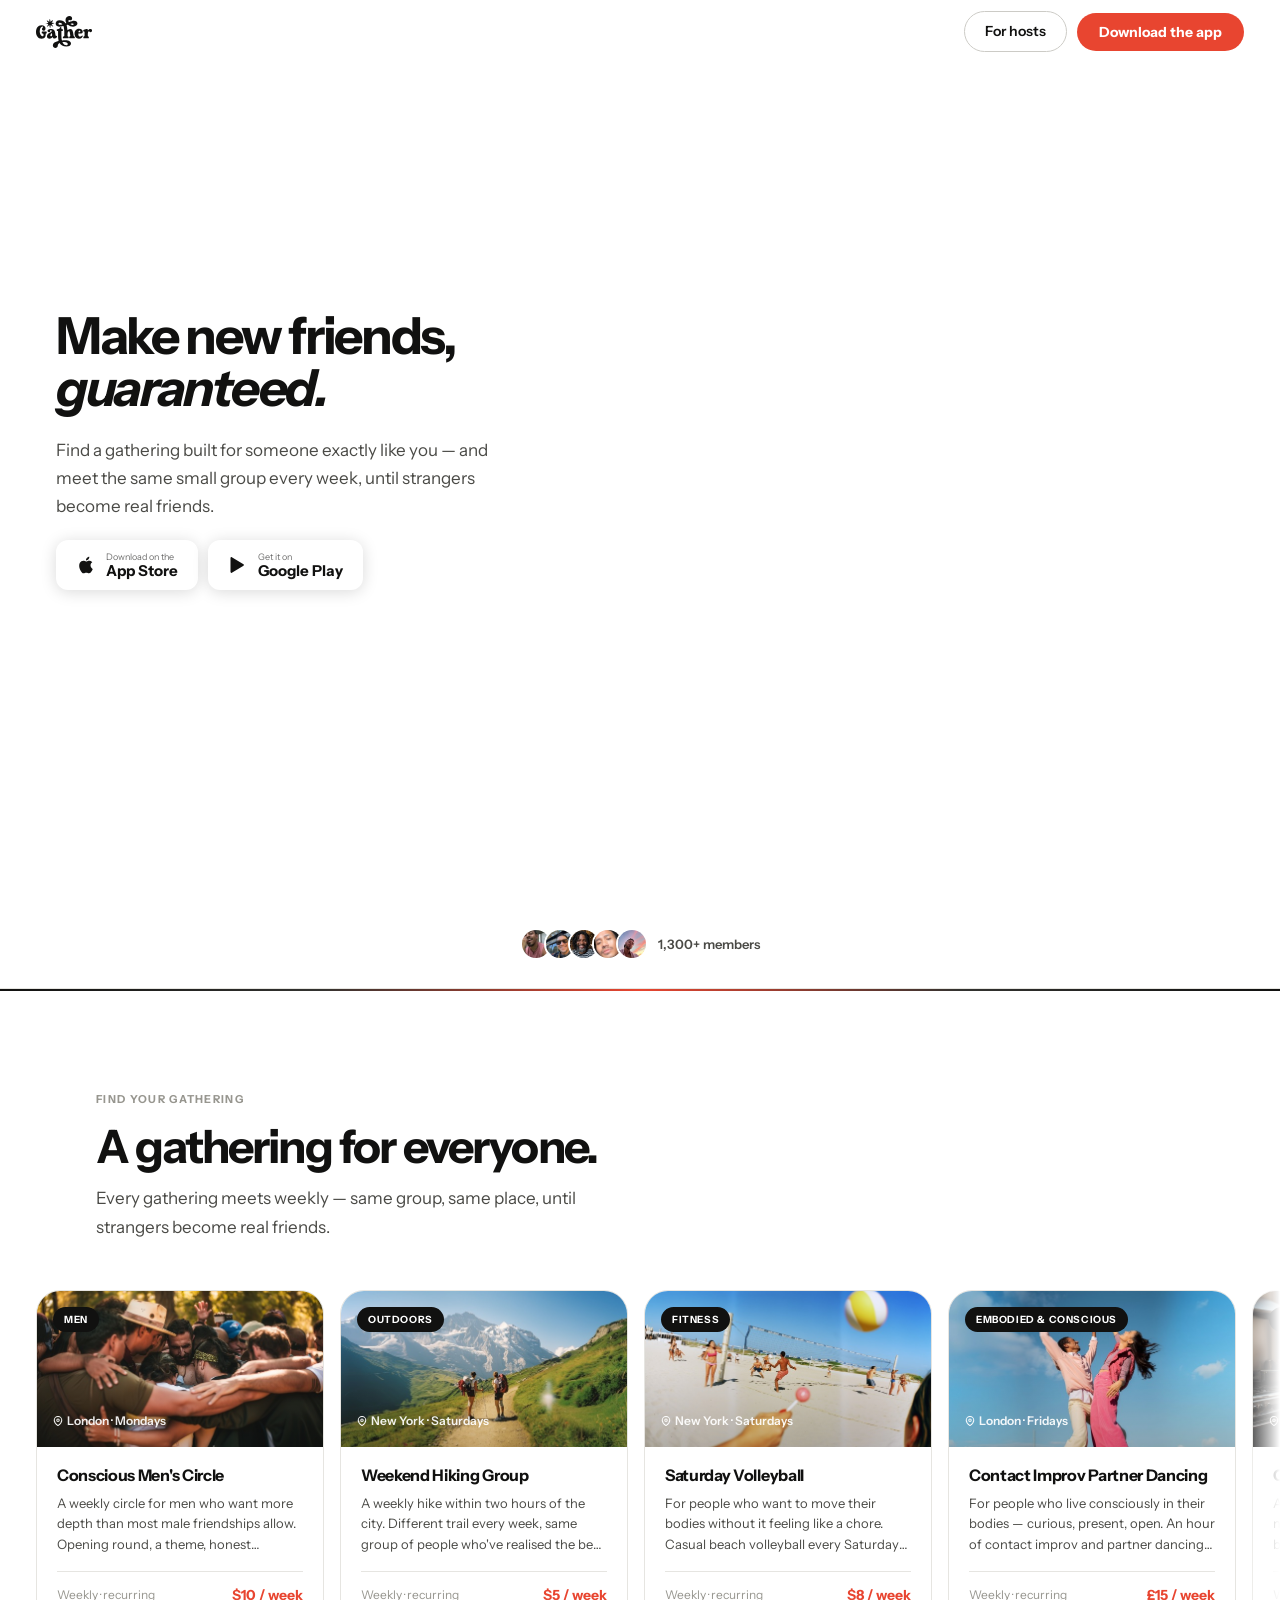
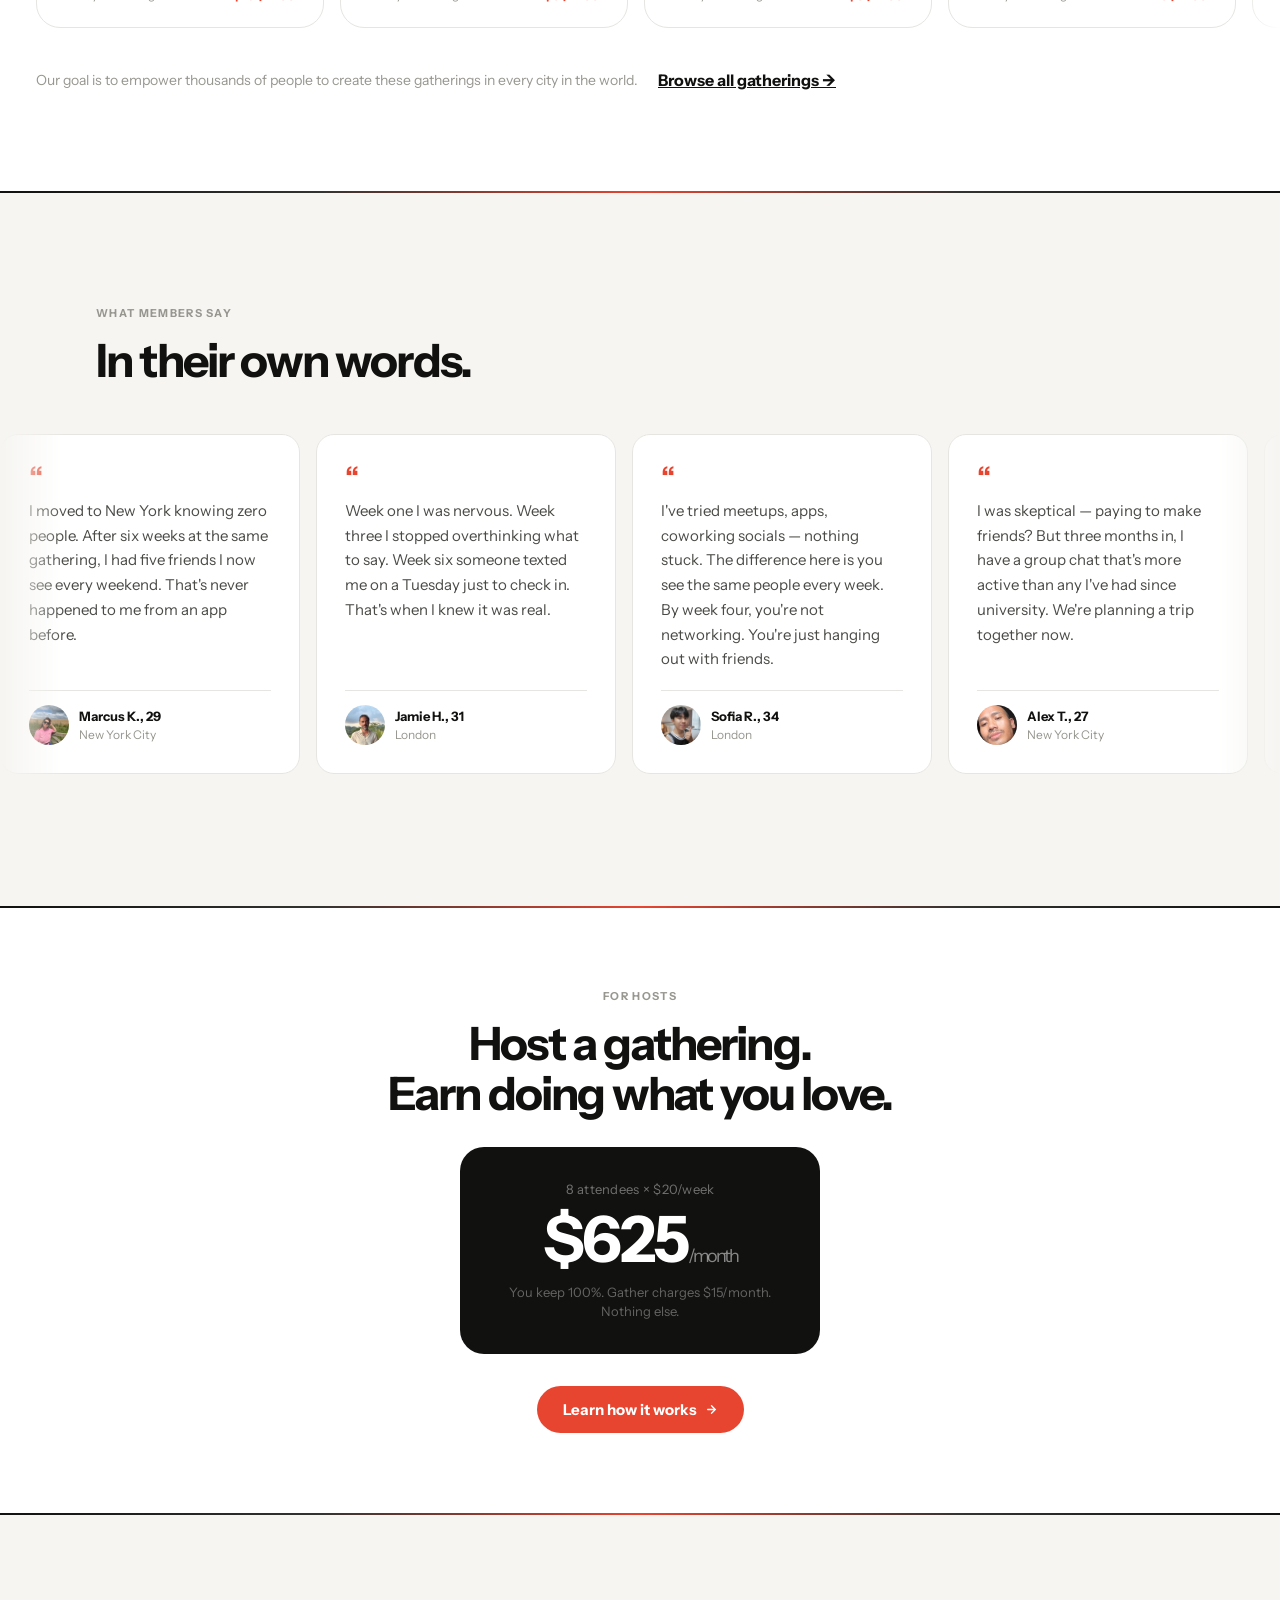
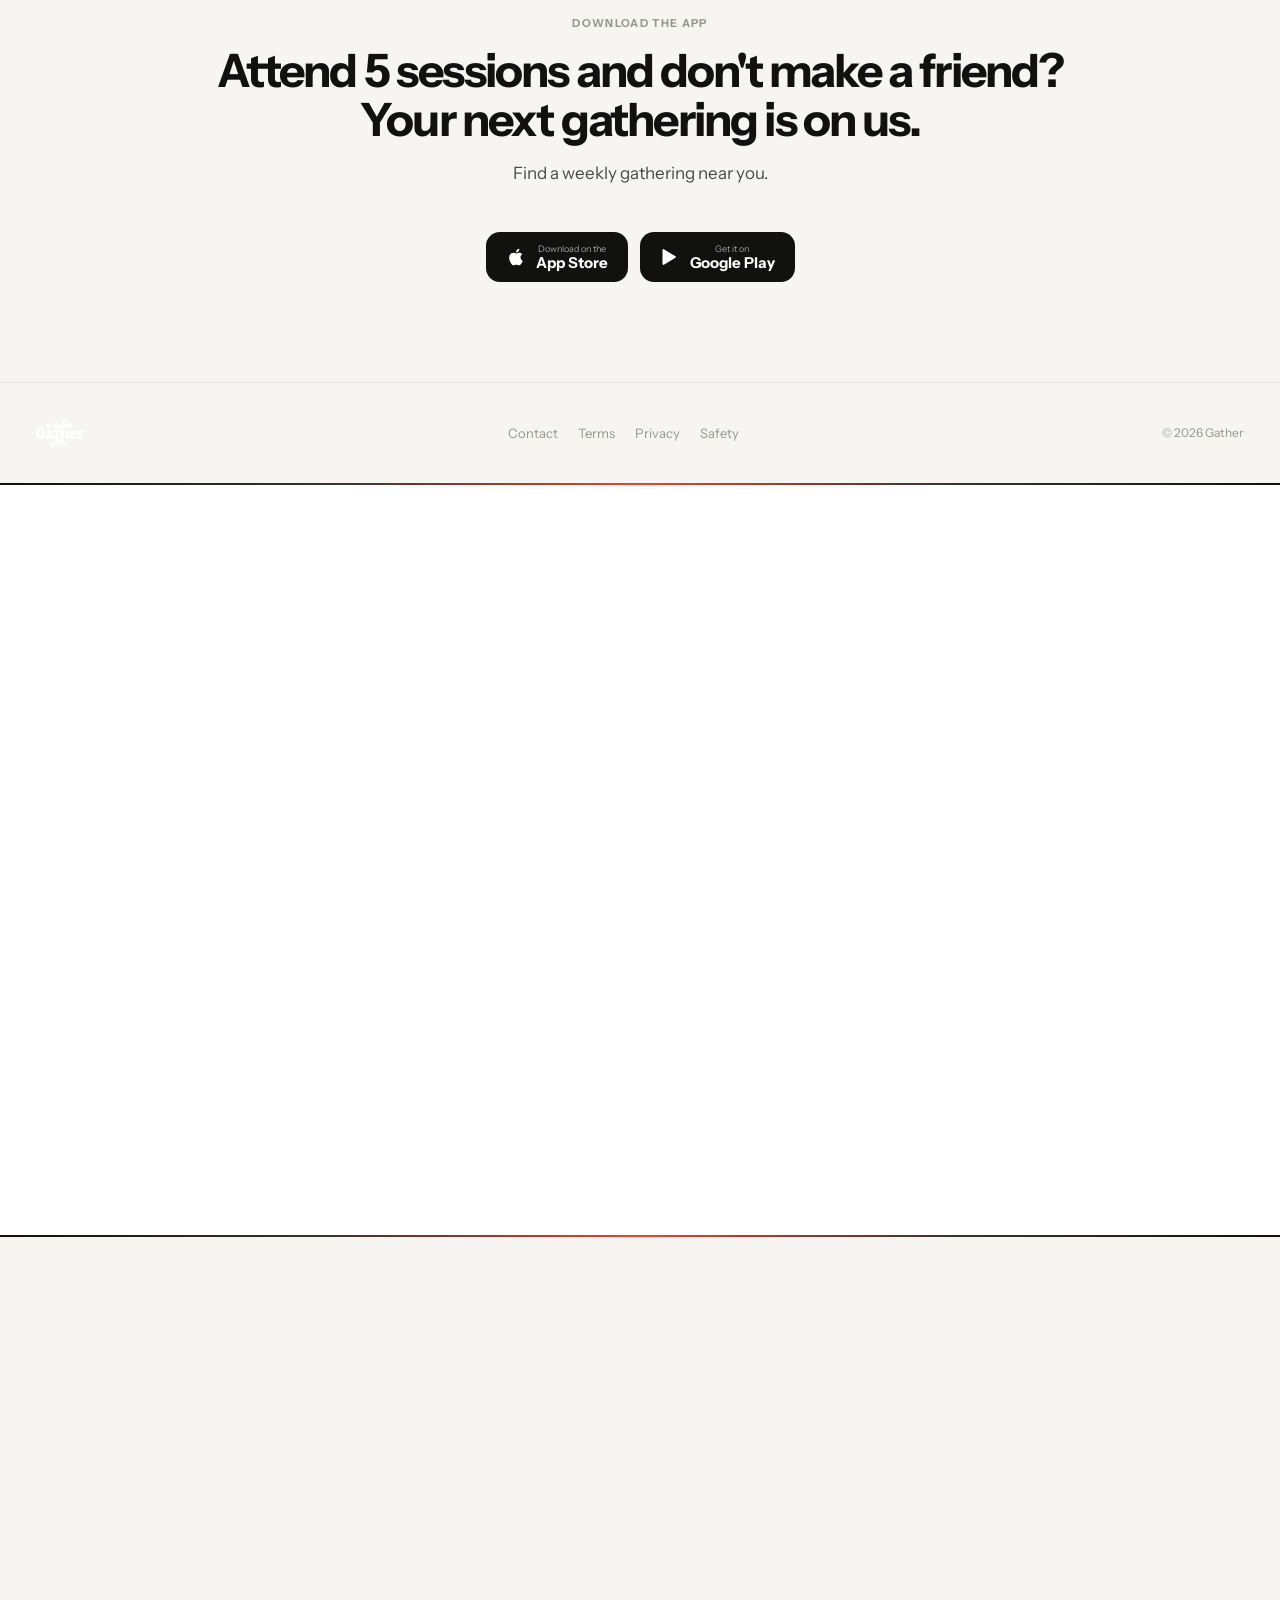
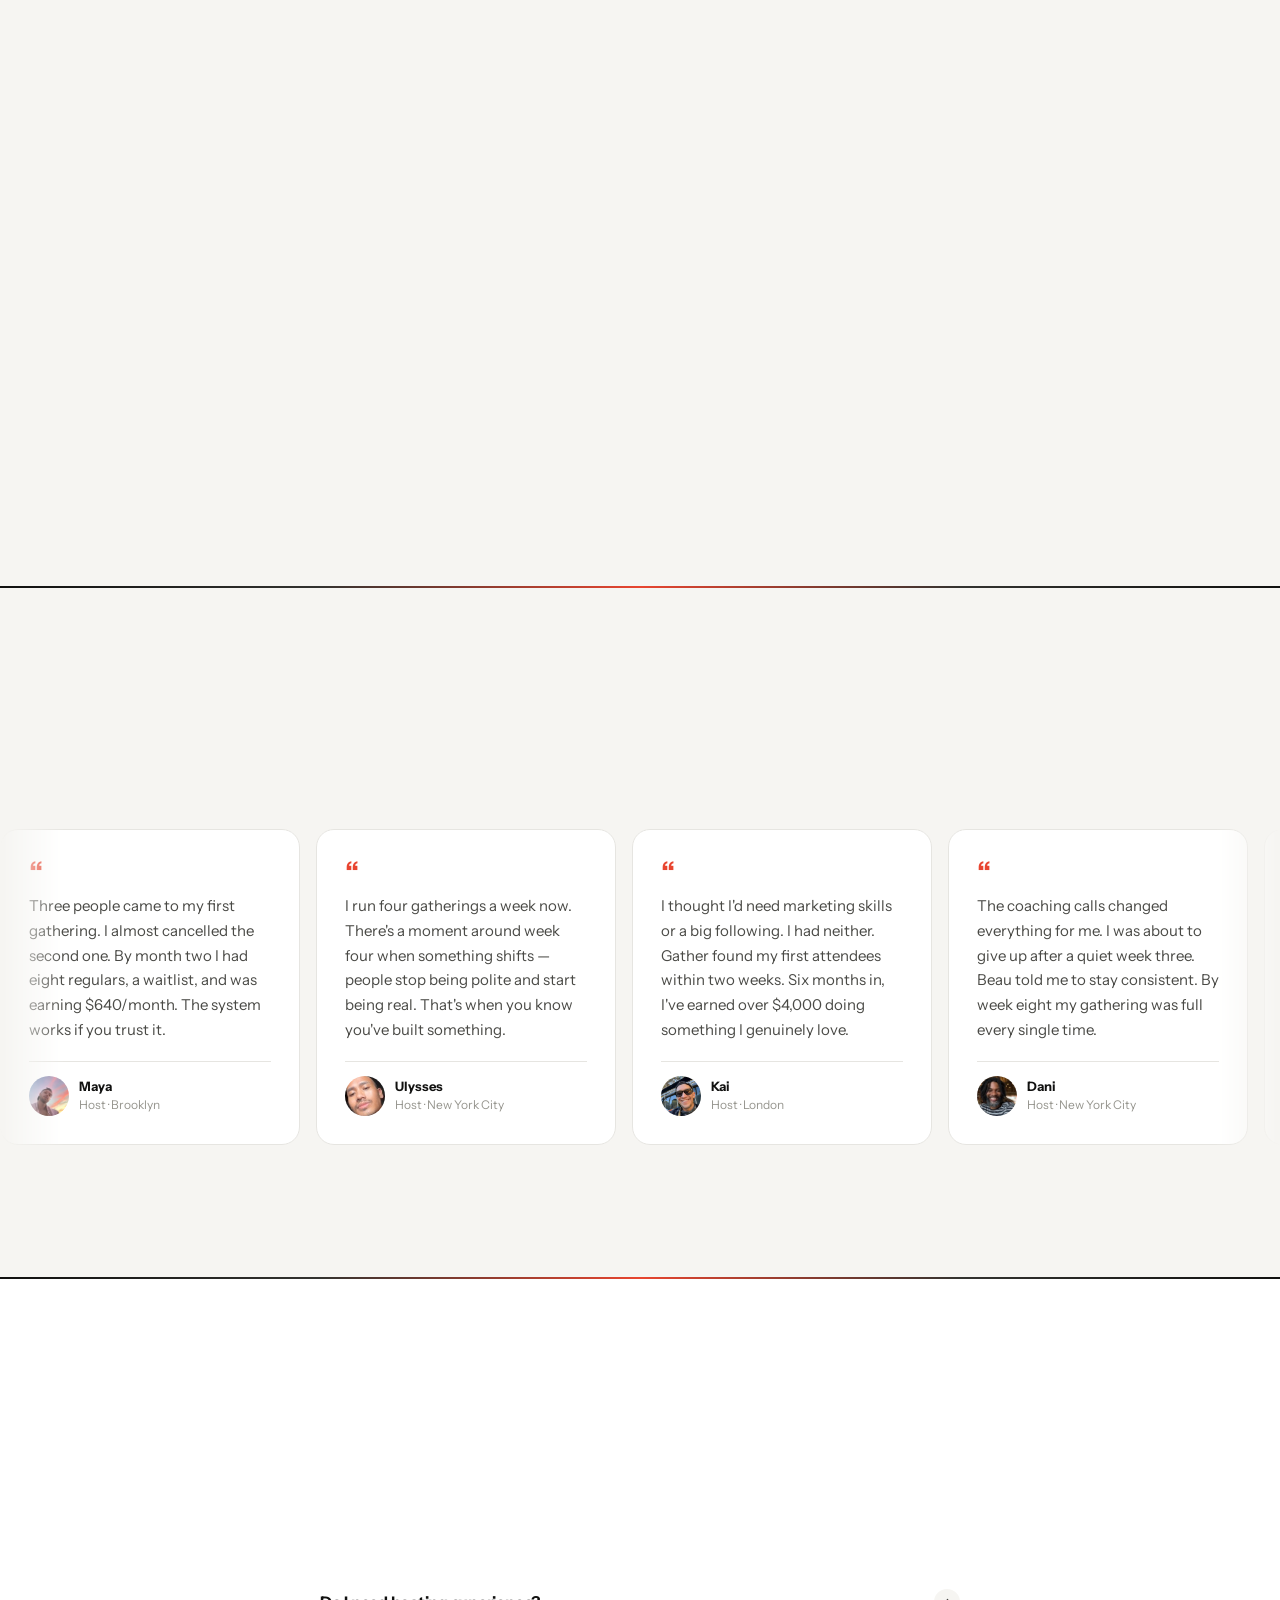
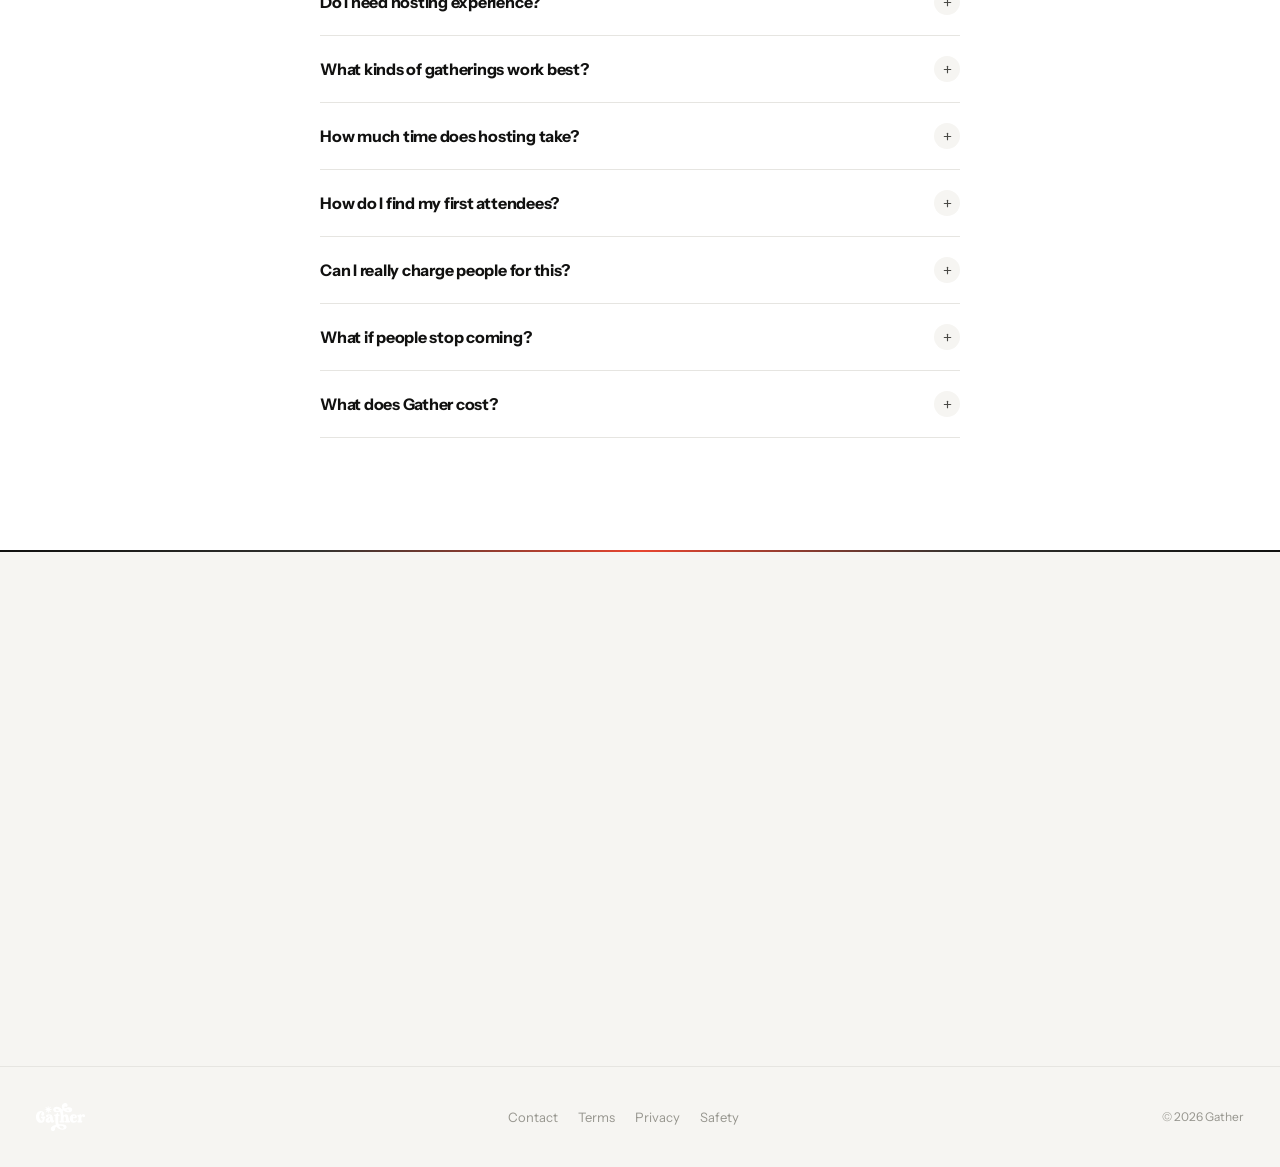
==== commit 5cf7eb25: "Testimonial rewrite, card order, quality card, marquee fix, button wrap Testimonials (research-backe" ====
--- a/index.html
+++ b/index.html
@@ -274,35 +274,35 @@
     <div class="testi-marquee">
       <div class="testi-track">
         <div class="t-card">
-          <p class="t-q">The fact that it's the same people every week is everything. You stop performing. You stop trying to make a good impression. You just actually get to know each other.</p>
+          <p class="t-q">I moved to New York knowing zero people. After six weeks at the same gathering, I had five friends I now see every weekend. That's never happened to me from an app before.</p>
+          <div class="t-auth">
+            <img src="Images/avatars/avatar-7.jpg" alt="" loading="lazy" style="width:40px;height:40px;border-radius:50%;object-fit:cover;flex-shrink:0">
+            <div><div class="t-name">Marcus K., 29</div><div class="t-loc">New York City</div></div>
+          </div>
+        </div>
+        <div class="t-card">
+          <p class="t-q">Week one I was nervous. Week three I stopped overthinking what to say. Week six someone texted me on a Tuesday just to check in. That's when I knew it was real.</p>
           <div class="t-auth">
             <img src="Images/avatars/avatar-6.jpeg" alt="" loading="lazy" style="width:40px;height:40px;border-radius:50%;object-fit:cover;flex-shrink:0">
             <div><div class="t-name">Jamie H., 31</div><div class="t-loc">London</div></div>
           </div>
         </div>
         <div class="t-card">
-          <p class="t-q">I moved to New York without knowing a single person. By week six I had five people I genuinely wanted to keep seeing.</p>
-          <div class="t-auth">
-            <img src="Images/avatars/avatar-7.jpg" alt="" loading="lazy" style="width:40px;height:40px;border-radius:50%;object-fit:cover;flex-shrink:0">
-            <div><div class="t-name">Marcus K., 29</div><div class="t-loc">New York City</div></div>
-          </div>
-        </div>
-        <div class="t-card">
-          <p class="t-q">The difference here is you don't have to work at it. The format does the work. You just have to show up.</p>
+          <p class="t-q">I've tried meetups, apps, coworking socials — nothing stuck. The difference here is you see the same people every week. By week four, you're not networking. You're just hanging out with friends.</p>
           <div class="t-auth">
             <img src="Images/avatars/avatar-8.webp" alt="" loading="lazy" style="width:40px;height:40px;border-radius:50%;object-fit:cover;flex-shrink:0">
             <div><div class="t-name">Sofia R., 34</div><div class="t-loc">London</div></div>
           </div>
         </div>
         <div class="t-card">
-          <p class="t-q">I was skeptical about a 'friendship app' but the weekly format changes everything. Same people, same place, no awkwardness. By week three it felt like we'd known each other for years.</p>
+          <p class="t-q">I was skeptical — paying to make friends? But three months in, I have a group chat that's more active than any I've had since university. We're planning a trip together now.</p>
           <div class="t-auth">
             <img src="Images/avatars/avatar-4.jpeg" alt="" loading="lazy" style="width:40px;height:40px;border-radius:50%;object-fit:cover;flex-shrink:0">
             <div><div class="t-name">Alex T., 27</div><div class="t-loc">New York City</div></div>
           </div>
         </div>
         <div class="t-card">
-          <p class="t-q">I've lived in London for three years and never felt like I belonged anywhere until I found my gathering. Now I have Sunday plans I actually look forward to.</p>
+          <p class="t-q">Three years in London and I never felt like I belonged. After eight weeks at my gathering, I have Sunday plans I actually look forward to and people who notice when I'm not there.</p>
           <div class="t-auth">
             <img src="Images/avatars/avatar-5.jpeg" alt="" loading="lazy" style="width:40px;height:40px;border-radius:50%;object-fit:cover;flex-shrink:0">
             <div><div class="t-name">Priya M., 33</div><div class="t-loc">London</div></div>
@@ -451,15 +451,8 @@
       </div>
     </div>
     <div class="scroll-outer">
-      <div class="scroll-track"><div class="g-card">
-          <div class="g-thumb" style="background-image:url('Images/mens circle.jpg');background-size:cover;background-position:center">
-            <span class="g-tag">Men</span>
-            <span class="g-loc"><svg width="10" height="10" viewBox="0 0 24 24" fill="none" stroke="currentColor" stroke-width="2.5"><path d="M21 10c0 7-9 13-9 13s-9-6-9-13a9 9 0 0 1 18 0z"/><circle cx="12" cy="10" r="3"/></svg>London · Mondays</span>
-          </div>
-          <div class="g-body">
-            <div class="g-name">Conscious Men's Circle</div>
-            <div class="g-desc">A weekly circle for men who want more depth than most male friendships allow. Opening round, a theme, honest conversation. No performance required. Just men actually talking to each other.</div>
-            <div class="g-foot"><span class="g-spots" >Weekly · recurring</span><span class="g-price">$10 / week</span></div>
+      <div class="scroll-track">
+        
           </div>
         </div>
         <div class="g-card">
@@ -578,27 +571,24 @@
 
     </section>
 
-  <!-- QUALITY CALLOUT -->
-  <section style="padding:48px 20px">
-    <div class="rev" style="max-width:520px;margin:0 auto;text-align:center;border:1.5px solid var(--border);border-radius:var(--r-xl);padding:32px 28px">
-      <p class="body" style="color:var(--ink-2)">Every host is vetted. We remove the ability to charge if the experience isn't there. <strong style="color:var(--ink)">The people who attend are trusting you with something that matters.</strong></p>
-    </div>
-  </section>
-
   <div class="accent-line"></div>
 
   <!-- HOST STORY -->
-  <section class="section">
+  <section class="section" style="padding-top:72px">
     <div class="wrap" style="max-width:600px">
       <div class="rev" style="text-align:center;margin-bottom:32px">
         <span class="eyebrow">A real host story</span>
-        <h2 class="h2">Meet Ashley.</h2>
+        <h2 class="h2">Meet Sergio.</h2>
       </div>
       <div class="rev d1" style="text-align:center">
-        <img src="Images/avatars/avatar-5.jpeg" alt="Ashley" loading="lazy" style="width:120px;height:120px;border-radius:50%;object-fit:cover;margin-bottom:24px">
-        <p class="body" style="color:var(--ink-2);margin-bottom:12px">Ashley loves basket weaving. She started a weekly basket-making hangout on Gather — four people, some reeds, some tea.</p>
-        <p class="body" style="color:var(--ink-2);margin-bottom:12px">By week six, they were texting outside the gathering. By month two, she had a waitlist.</p>
-        <p class="body" style="color:var(--ink);font-weight:600">Now she has 10 new friends, a whole lot of baskets, and earns $400/month.</p>
+        <img src="Images/avatars/avatar-5.jpeg" alt="Sergio" loading="lazy" style="width:120px;height:120px;border-radius:50%;object-fit:cover;margin-bottom:24px">
+        <p class="body" style="color:var(--ink-2);margin-bottom:12px">Sergio loves basket weaving. He started a weekly basket-making hangout on Gather — four people, some reeds, some tea.</p>
+        <p class="body" style="color:var(--ink-2);margin-bottom:12px">By week six, they were texting outside the gathering. By month two, he had a waitlist.</p>
+        <p class="body" style="color:var(--ink);font-weight:600;margin-bottom:32px">Now he has 10 new friends, a whole lot of baskets, and earns $400/month.</p>
+      </div>
+      <div class="rev d2" style="border:1.5px solid var(--border);border-radius:var(--r-lg);padding:20px 24px;text-align:center">
+        <div style="font-weight:700;color:var(--ink);margin-bottom:6px">Quality matters</div>
+        <p class="body" style="color:var(--ink-2)">Every host is vetted. We remove the ability to charge if the experience isn't there.</p>
       </div>
     </div>
   </section>
@@ -651,24 +641,31 @@
     <div class="testi-marquee">
       <div class="testi-track">
         <div class="t-card">
-          <p class="t-q">I started the cuddle gathering because I needed something that didn't exist for gay men. Four people in week one. Ten by week three. I didn't expect it to become the thing I'm most proud of building.</p>
+          <p class="t-q">Three people came to my first gathering. I almost cancelled the second one. By month two I had eight regulars, a waitlist, and was earning $640/month. The system works if you trust it.</p>
           <div class="t-auth">
-            <img src="Images/beau-headshot.jpg" alt="" loading="lazy" style="width:40px;height:40px;border-radius:50%;object-fit:cover;flex-shrink:0">
-            <div><div class="t-name">Beau</div><div class="t-loc">Host · New York City</div></div>
+            <img src="Images/avatars/avatar-5.jpeg" alt="" loading="lazy" style="width:40px;height:40px;border-radius:50%;object-fit:cover;flex-shrink:0">
+            <div><div class="t-name">Maya</div><div class="t-loc">Host · Brooklyn</div></div>
           </div>
         </div>
         <div class="t-card">
-          <p class="t-q">I run four recurring gatherings a week. There's a moment around week four when something shifts in the room — and you realise you've built a community. Nothing else I've done feels like that.</p>
+          <p class="t-q">I run four gatherings a week now. There's a moment around week four when something shifts — people stop being polite and start being real. That's when you know you've built something.</p>
           <div class="t-auth">
             <img src="Images/avatars/avatar-4.jpeg" alt="" loading="lazy" style="width:40px;height:40px;border-radius:50%;object-fit:cover;flex-shrink:0">
             <div><div class="t-name">Ulysses</div><div class="t-loc">Host · New York City</div></div>
           </div>
         </div>
         <div class="t-card">
-          <p class="t-q">I was terrified no one would show up. Three people came to my first gathering. By month two I had eight regulars and a waitlist. The system just works if you follow it.</p>
+          <p class="t-q">I thought I'd need marketing skills or a big following. I had neither. Gather found my first attendees within two weeks. Six months in, I've earned over $4,000 doing something I genuinely love.</p>
           <div class="t-auth">
-            <img src="Images/avatars/avatar-5.jpeg" alt="" loading="lazy" style="width:40px;height:40px;border-radius:50%;object-fit:cover;flex-shrink:0">
-            <div><div class="t-name">Maya</div><div class="t-loc">Host · Brooklyn</div></div>
+            <img src="Images/avatars/avatar-2.jpeg" alt="" loading="lazy" style="width:40px;height:40px;border-radius:50%;object-fit:cover;flex-shrink:0">
+            <div><div class="t-name">Kai</div><div class="t-loc">Host · London</div></div>
+          </div>
+        </div>
+        <div class="t-card">
+          <p class="t-q">The coaching calls changed everything for me. I was about to give up after a quiet week three. Beau told me to stay consistent. By week eight my gathering was full every single time.</p>
+          <div class="t-auth">
+            <img src="Images/avatars/avatar-3.jpg" alt="" loading="lazy" style="width:40px;height:40px;border-radius:50%;object-fit:cover;flex-shrink:0">
+            <div><div class="t-name">Dani</div><div class="t-loc">Host · New York City</div></div>
           </div>
         </div>
       </div>
@@ -687,31 +684,31 @@
       <div class="faq">
         <div class="faq-item">
           <button class="faq-q" onclick="toggleFaq(this)">Do I need hosting experience?<div class="faq-ico"><svg viewBox="0 0 24 24"><line x1="12" y1="5" x2="12" y2="19"/><line x1="5" y1="12" x2="19" y2="12"/></svg></div></button>
-          <div class="faq-a">No. You need something you care about and the willingness to show up every week. The hosting guide covers everything else — from format design to how to create real depth in a room. Most of our best hosts started with zero experience.</div>
+          <div class="faq-a">No. You need something you care about and the willingness to show up every week. The hosting guide walks you through everything — format design, creating depth in a room, handling quiet weeks. Most of our best hosts started with zero experience.</div>
         </div>
         <div class="faq-item">
-          <button class="faq-q" onclick="toggleFaq(this)">What kinds of gatherings work?<div class="faq-ico"><svg viewBox="0 0 24 24"><line x1="12" y1="5" x2="12" y2="19"/><line x1="5" y1="12" x2="19" y2="12"/></svg></div></button>
-          <div class="faq-a">Specific ones. Anything where the description tells you immediately who it's for and who it isn't. Generic gatherings consistently underperform. Specific ones consistently over-deliver. Examples: ceramics nights, contact improv, sobriety circles, slow dinner clubs, movement practices, philosophy discussions.</div>
+          <button class="faq-q" onclick="toggleFaq(this)">What kinds of gatherings work best?<div class="faq-ico"><svg viewBox="0 0 24 24"><line x1="12" y1="5" x2="12" y2="19"/><line x1="5" y1="12" x2="19" y2="12"/></svg></div></button>
+          <div class="faq-a">Specific ones. "Slow Sunday cook for sober queer people" works. "Dinner club" doesn't. The more specific your gathering, the more the right people self-select in — and the wrong people self-select out. That's what makes it feel like home by week three.</div>
+        </div>
+        <div class="faq-item">
+          <button class="faq-q" onclick="toggleFaq(this)">How much time does hosting take?<div class="faq-ico"><svg viewBox="0 0 24 24"><line x1="12" y1="5" x2="12" y2="19"/><line x1="5" y1="12" x2="19" y2="12"/></svg></div></button>
+          <div class="faq-a">Most hosts spend 1–2 hours on the gathering itself plus 15 minutes of prep. The format is designed to be repeatable — you're not reinventing the wheel each week. Once you've run it three times, it practically runs itself.</div>
         </div>
         <div class="faq-item">
           <button class="faq-q" onclick="toggleFaq(this)">How do I find my first attendees?<div class="faq-ico"><svg viewBox="0 0 24 24"><line x1="12" y1="5" x2="12" y2="19"/><line x1="5" y1="12" x2="19" y2="12"/></svg></div></button>
-          <div class="faq-a">Start with friends for your trial gathering. After that: the Gather app, your own social media, and Instagram ads we can run on your behalf targeting your specific community in your city. Your attendees become your best marketing — each person who finds their people through your gathering will tell someone about it.</div>
+          <div class="faq-a">Start with friends for your first gathering — it's a rehearsal, not a launch. After that, the Gather app surfaces your gathering to the right people nearby. We also run Instagram ads on your behalf. Most hosts have their first paying strangers by week two.</div>
+        </div>
+        <div class="faq-item">
+          <button class="faq-q" onclick="toggleFaq(this)">Can I really charge people for this?<div class="faq-ico"><svg viewBox="0 0 24 24"><line x1="12" y1="5" x2="12" y2="19"/><line x1="5" y1="12" x2="19" y2="12"/></svg></div></button>
+          <div class="faq-a">Yes — and you should. People who pay show up consistently. People who show up consistently form real friendships. Charging $10–$30 per session isn't a barrier, it's a filter for commitment. Most hosts earn $400–$900/month.</div>
+        </div>
+        <div class="faq-item">
+          <button class="faq-q" onclick="toggleFaq(this)">What if people stop coming?<div class="faq-ico"><svg viewBox="0 0 24 24"><line x1="12" y1="5" x2="12" y2="19"/><line x1="5" y1="12" x2="19" y2="12"/></svg></div></button>
+          <div class="faq-a">Some will. That's normal. The hosting guide covers exactly how to handle attendance dips, and the coaching calls are there for when you need real-time advice. What matters is your core group — even four committed regulars is a thriving gathering.</div>
         </div>
         <div class="faq-item">
           <button class="faq-q" onclick="toggleFaq(this)">What does Gather cost?<div class="faq-ico"><svg viewBox="0 0 24 24"><line x1="12" y1="5" x2="12" y2="19"/><line x1="5" y1="12" x2="19" y2="12"/></svg></div></button>
-          <div class="faq-a">$15/month (or $99/year if you pay annually). You keep 100% of ticket sales from your attendees.</div>
-        </div>
-        <div class="faq-item">
-          <button class="faq-q" onclick="toggleFaq(this)">What should I charge attendees?<div class="faq-ico"><svg viewBox="0 0 24 24"><line x1="12" y1="5" x2="12" y2="19"/><line x1="5" y1="12" x2="19" y2="12"/></svg></div></button>
-          <div class="faq-a">Most hosts charge $10–$40 per session. Charging selects for commitment on both sides — people who pay treat it differently than people who showed up for free.</div>
-        </div>
-        <div class="faq-item">
-          <button class="faq-q" onclick="toggleFaq(this)">What if I start with only a few people?<div class="faq-ico"><svg viewBox="0 0 24 24"><line x1="12" y1="5" x2="12" y2="19"/><line x1="5" y1="12" x2="19" y2="12"/></svg></div></button>
-          <div class="faq-a">Good. Four people who return every week is a better foundation than twelve who come once. Start small, stay consistent, and let the gathering build itself.</div>
-        </div>
-        <div class="faq-item">
-          <button class="faq-q" onclick="toggleFaq(this)">What is the Gather Guarantee?<div class="faq-ico"><svg viewBox="0 0 24 24"><line x1="12" y1="5" x2="12" y2="19"/><line x1="5" y1="12" x2="19" y2="12"/></svg></div></button>
-          <div class="faq-a">If an attendee completes five sessions of your gathering and still feels they haven't made a real friend, Gather puts them into another gathering series for free — at no cost to you as the host. It's our promise that the platform works, and it gives new attendees the confidence to commit fully.</div>
+          <div class="faq-a">$15/month or $99/year. You keep 100% of ticket sales. With just two attendees paying $10 each, your fifth gathering covers the annual fee. If you haven't earned it back in 3 months, we refund you — no questions asked.</div>
         </div>
       </div>
     </div>
@@ -845,7 +842,7 @@
         </div>
 
         <!-- RevenueCat paywall -->
-        <div style="border-radius:var(--r-xl);overflow:hidden;margin-bottom:16px;min-height:200px;position:relative">
+        <div style="border-radius:var(--r-xl);overflow:hidden;margin-bottom:16px;position:relative">
           <div id="rc-paywall-container"></div>
           <div id="rc-paywall-loading" style="text-align:center;padding:48px 40px">
             <p class="body" style="color:var(--ink-2)">Loading checkout…</p>
@@ -874,7 +871,8 @@
         </div>
       </div>
       <div class="scroll-outer">
-      <div class="scroll-track"><div class="g-card">
+      <div class="scroll-track">
+        <div class="g-card">
           <div class="g-thumb" style="background-image:url('Images/mens circle.jpg');background-size:cover;background-position:center">
             <span class="g-tag">Men</span>
             <span class="g-loc"><svg width="10" height="10" viewBox="0 0 24 24" fill="none" stroke="currentColor" stroke-width="2.5"><path d="M21 10c0 7-9 13-9 13s-9-6-9-13a9 9 0 0 1 18 0z"/><circle cx="12" cy="10" r="3"/></svg>London · Mondays</span>
@@ -882,7 +880,8 @@
           <div class="g-body">
             <div class="g-name">Conscious Men's Circle</div>
             <div class="g-desc">A weekly circle for men who want more depth than most male friendships allow. Opening round, a theme, honest conversation. No performance required. Just men actually talking to each other.</div>
-            <div class="g-foot"><span class="g-spots" >Weekly · recurring</span><span class="g-price">$10 / week</span></div>
+            <div class="g-foot"><span class="g-spots" >Weekly · recurring</span><span clas<div class="scroll-track">
+        
           </div>
         </div>
         <div class="g-card">
@@ -1297,8 +1296,7 @@
     <button onclick="closeDownloadModal()" style="position:absolute;top:16px;right:16px;background:none;border:none;cursor:pointer;width:32px;height:32px;border-radius:50%;background:var(--off);display:flex;align-items:center;justify-content:center">
       <svg width="14" height="14" viewBox="0 0 24 24" fill="none" stroke="var(--ink-2)" stroke-width="2.5" stroke-linecap="round"><line x1="18" y1="6" x2="6" y2="18"/><line x1="6" y1="6" x2="18" y2="18"/></svg>
     </button>
-    <p style="font-size:13px;font-weight:700;letter-spacing:.08em;text-transform:uppercase;color:var(--red);margin-bottom:12px">Download Gather</p>
-    <p style="font-size:22px;font-weight:700;letter-spacing:-.03em;color:var(--ink);margin-bottom:8px">Get the app</p>
+    <p style="font-size:20px;font-weight:700;letter-spacing:-.03em;color:var(--ink);margin-bottom:8px">Download Gather</p>
     <p style="font-size:15px;color:var(--ink-2);line-height:1.6;margin-bottom:32px">Find a weekly gathering near you — or create your own.</p>
     <div style="display:flex;flex-direction:column;gap:12px">
       <a href="https://apps.apple.com/us/app/gather/id6754841480" style="display:flex;align-items:center;gap:12px;background:var(--ink);color:#fff;padding:14px 20px;border-radius:14px;text-decoration:none;transition:all .2s" onmouseover="this.style.background='#000'" onmouseout="this.style.background='var(--ink)'">
--- a/styles.css
+++ b/styles.css
@@ -176,7 +176,7 @@
   background:linear-gradient(90deg,var(--ink),#333330,var(--red),#333330,var(--ink));
 }
 .s-icon{width:20px;height:20px;flex-shrink:0;fill:white}
-.s-col{display:flex;flex-direction:column;line-height:1}
+.s-col{display:flex;flex-direction:column;line-height:1;white-space:nowrap}
 .s-small{font-size:9px;font-weight:400;opacity:.6;margin-bottom:2px}
 .s-big{font-size:15px;font-weight:700}
 
@@ -493,7 +493,7 @@
 .testi-marquee.user-scrolling .testi-track{animation:none}
 @keyframes testiScroll{
   0%{transform:translateX(0)}
-  100%{transform:translateX(-50%)}
+  100%{transform:translateX(-33.33%)}
 }
 .t-card{
   width:300px;flex-shrink:0;
@@ -853,10 +853,11 @@
   /* ── MOBILE HERO ── */
   .host-sub{font-size:14px !important}
   .store-row{gap:8px}
-  .store-btn{padding:10px 16px}
-  .s-big{font-size:13px}
-  .s-small{font-size:8px}
-  .s-icon{width:16px;height:16px}
+  .store-btn{padding:12px 18px}
+  .s-big{font-size:14px}
+  .s-small{font-size:9px}
+  .s-icon{width:18px;height:18px}
+  .store-row{gap:10px}
   .hero-proof{flex-direction:column;gap:4px;margin-top:16px}
   .proof-txt{text-align:center}
 
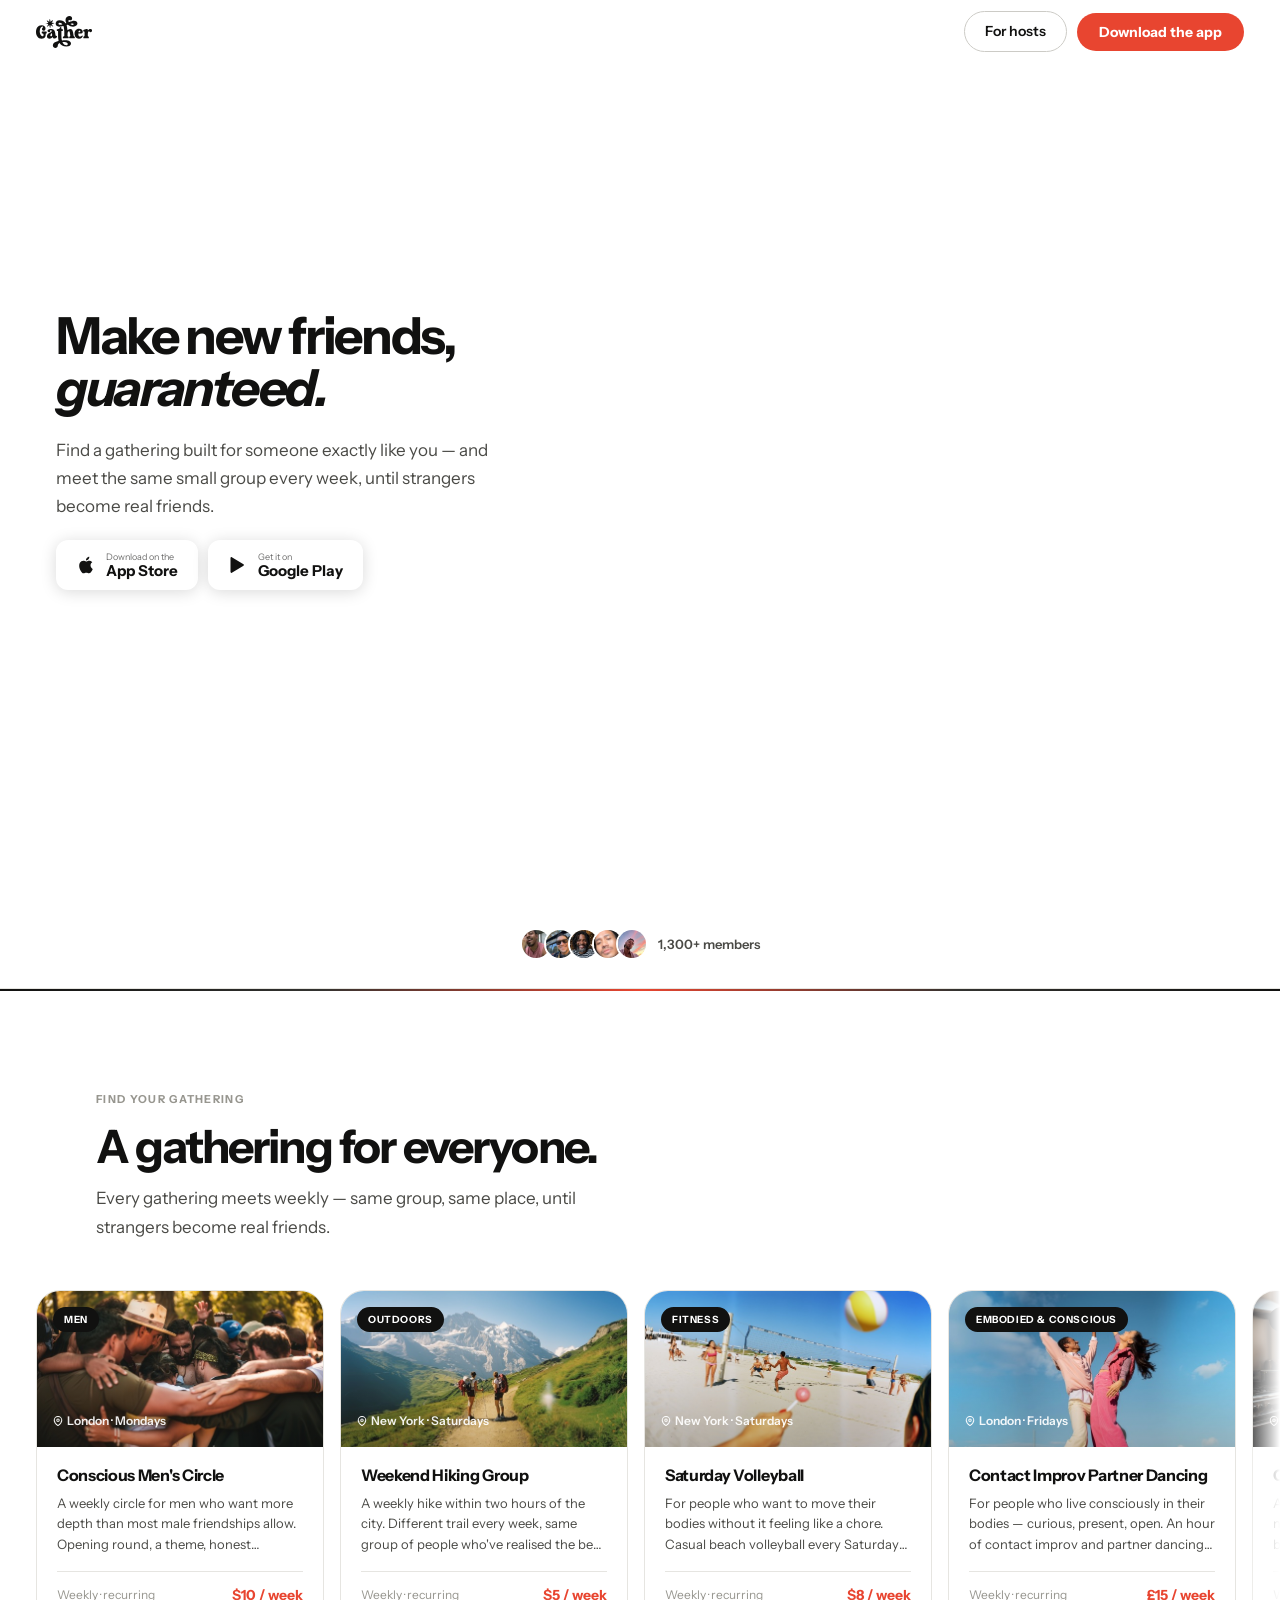
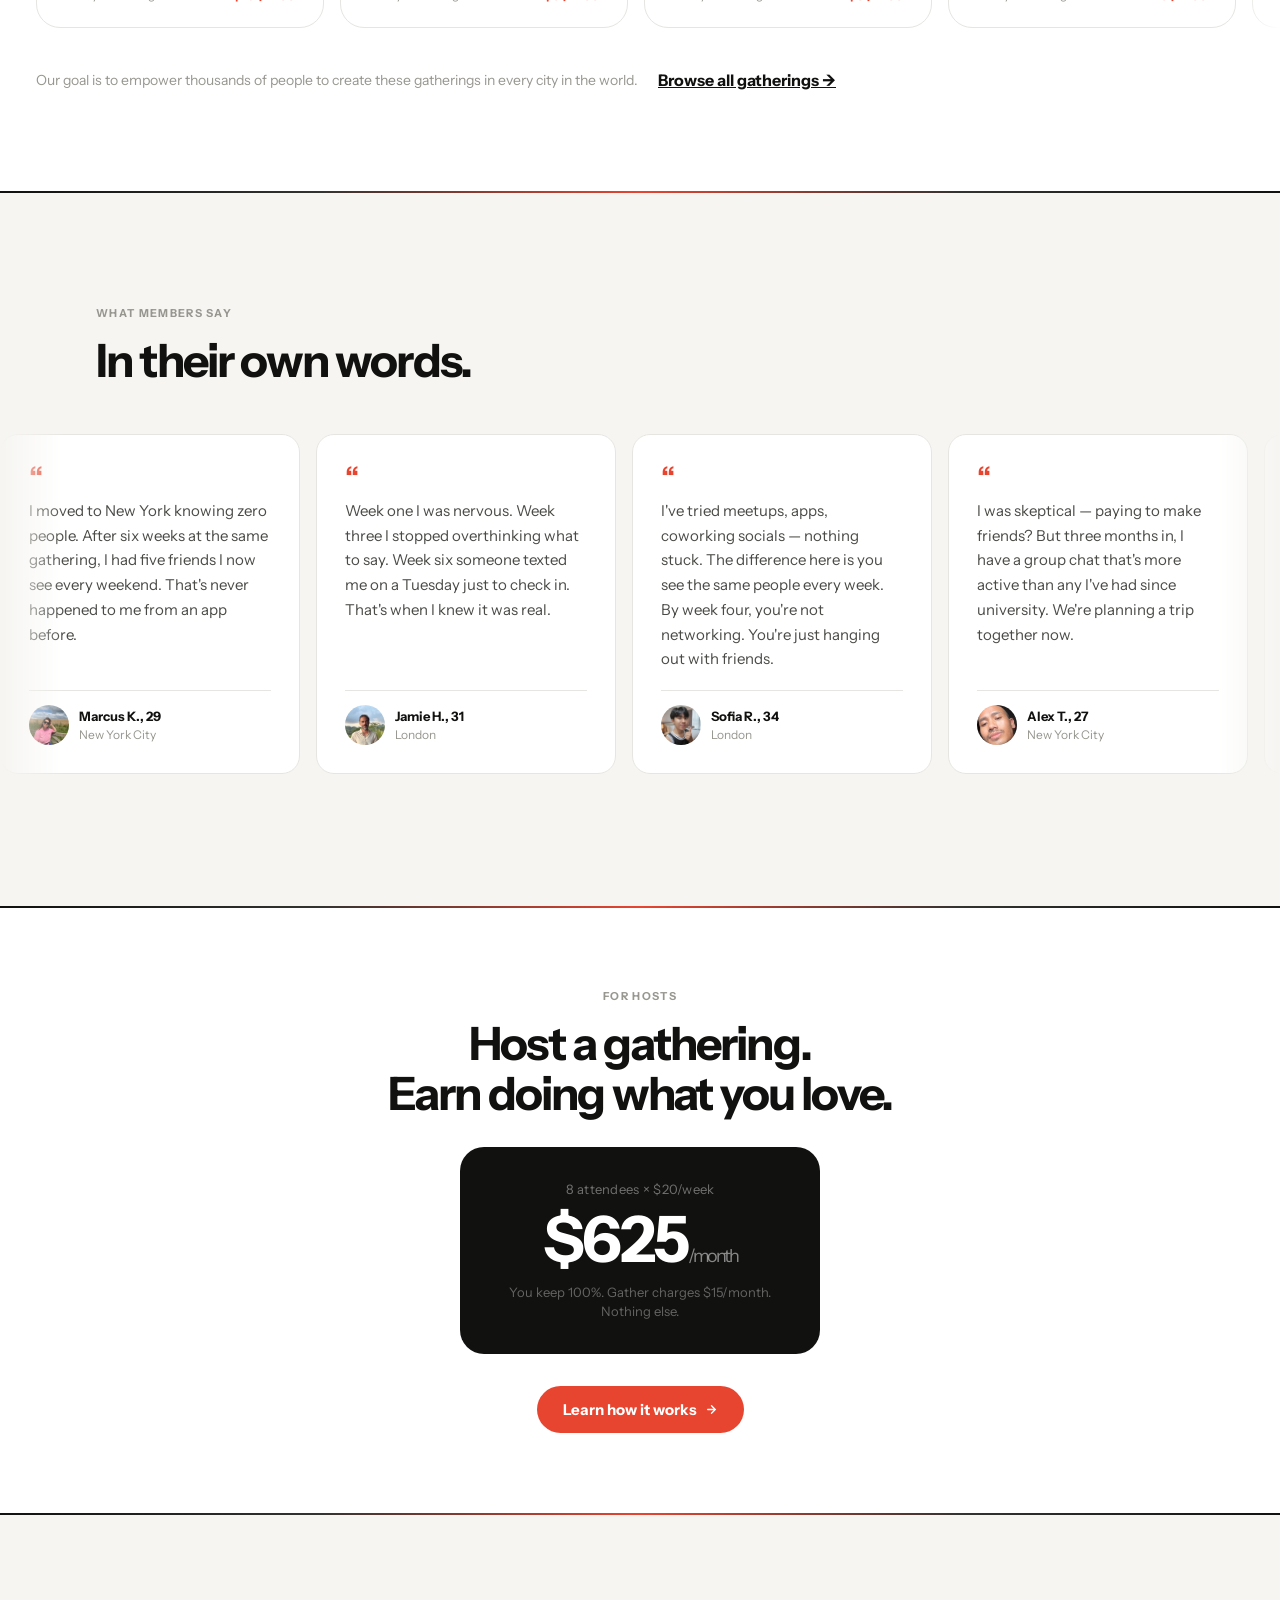
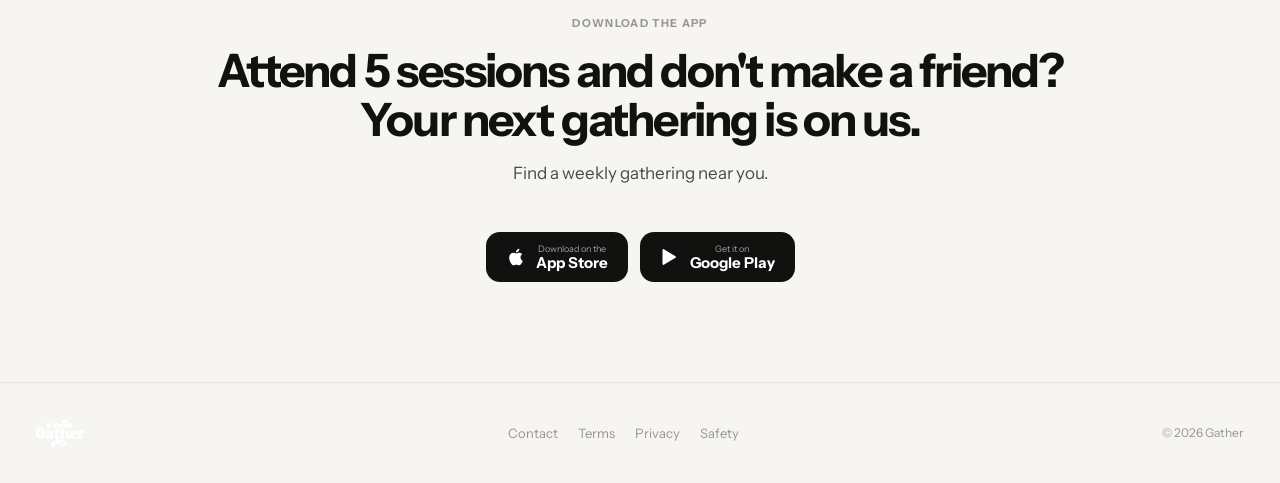
==== commit d2aff546: "Fix broken HTML from card reorder, reapply testimonial rewrites Restored index.html from commit 7490" ====
--- a/index.html
+++ b/index.html
@@ -451,8 +451,15 @@
       </div>
     </div>
     <div class="scroll-outer">
-      <div class="scroll-track">
-        
+      <div class="scroll-track"><div class="g-card">
+          <div class="g-thumb" style="background-image:url('Images/mens circle.jpg');background-size:cover;background-position:center">
+            <span class="g-tag">Men</span>
+            <span class="g-loc"><svg width="10" height="10" viewBox="0 0 24 24" fill="none" stroke="currentColor" stroke-width="2.5"><path d="M21 10c0 7-9 13-9 13s-9-6-9-13a9 9 0 0 1 18 0z"/><circle cx="12" cy="10" r="3"/></svg>London · Mondays</span>
+          </div>
+          <div class="g-body">
+            <div class="g-name">Conscious Men's Circle</div>
+            <div class="g-desc">A weekly circle for men who want more depth than most male friendships allow. Opening round, a theme, honest conversation. No performance required. Just men actually talking to each other.</div>
+            <div class="g-foot"><span class="g-spots" >Weekly · recurring</span><span class="g-price">$10 / week</span></div>
           </div>
         </div>
         <div class="g-card">
@@ -571,10 +578,8 @@
 
     </section>
 
-  <div class="accent-line"></div>
-
   <!-- HOST STORY -->
-  <section class="section" style="padding-top:72px">
+  <section class="section">
     <div class="wrap" style="max-width:600px">
       <div class="rev" style="text-align:center;margin-bottom:32px">
         <span class="eyebrow">A real host story</span>
@@ -588,7 +593,7 @@
       </div>
       <div class="rev d2" style="border:1.5px solid var(--border);border-radius:var(--r-lg);padding:20px 24px;text-align:center">
         <div style="font-weight:700;color:var(--ink);margin-bottom:6px">Quality matters</div>
-        <p class="body" style="color:var(--ink-2)">Every host is vetted. We remove the ability to charge if the experience isn't there.</p>
+        <p class="small">Every host is vetted. We remove the ability to charge if the experience isn't there. The people who attend are trusting you with something that matters.</p>
       </div>
     </div>
   </section>
@@ -662,7 +667,7 @@
           </div>
         </div>
         <div class="t-card">
-          <p class="t-q">The coaching calls changed everything for me. I was about to give up after a quiet week three. Beau told me to stay consistent. By week eight my gathering was full every single time.</p>
+          <p class="t-q">I almost gave up after a quiet week three. The coaching calls told me to stay consistent. By week eight my gathering was full every single time.</p>
           <div class="t-auth">
             <img src="Images/avatars/avatar-3.jpg" alt="" loading="lazy" style="width:40px;height:40px;border-radius:50%;object-fit:cover;flex-shrink:0">
             <div><div class="t-name">Dani</div><div class="t-loc">Host · New York City</div></div>
@@ -871,8 +876,7 @@
         </div>
       </div>
       <div class="scroll-outer">
-      <div class="scroll-track">
-        <div class="g-card">
+      <div class="scroll-track"><div class="g-card">
           <div class="g-thumb" style="background-image:url('Images/mens circle.jpg');background-size:cover;background-position:center">
             <span class="g-tag">Men</span>
             <span class="g-loc"><svg width="10" height="10" viewBox="0 0 24 24" fill="none" stroke="currentColor" stroke-width="2.5"><path d="M21 10c0 7-9 13-9 13s-9-6-9-13a9 9 0 0 1 18 0z"/><circle cx="12" cy="10" r="3"/></svg>London · Mondays</span>
@@ -880,8 +884,7 @@
           <div class="g-body">
             <div class="g-name">Conscious Men's Circle</div>
             <div class="g-desc">A weekly circle for men who want more depth than most male friendships allow. Opening round, a theme, honest conversation. No performance required. Just men actually talking to each other.</div>
-            <div class="g-foot"><span class="g-spots" >Weekly · recurring</span><span clas<div class="scroll-track">
-        
+            <div class="g-foot"><span class="g-spots" >Weekly · recurring</span><span class="g-price">$10 / week</span></div>
           </div>
         </div>
         <div class="g-card">
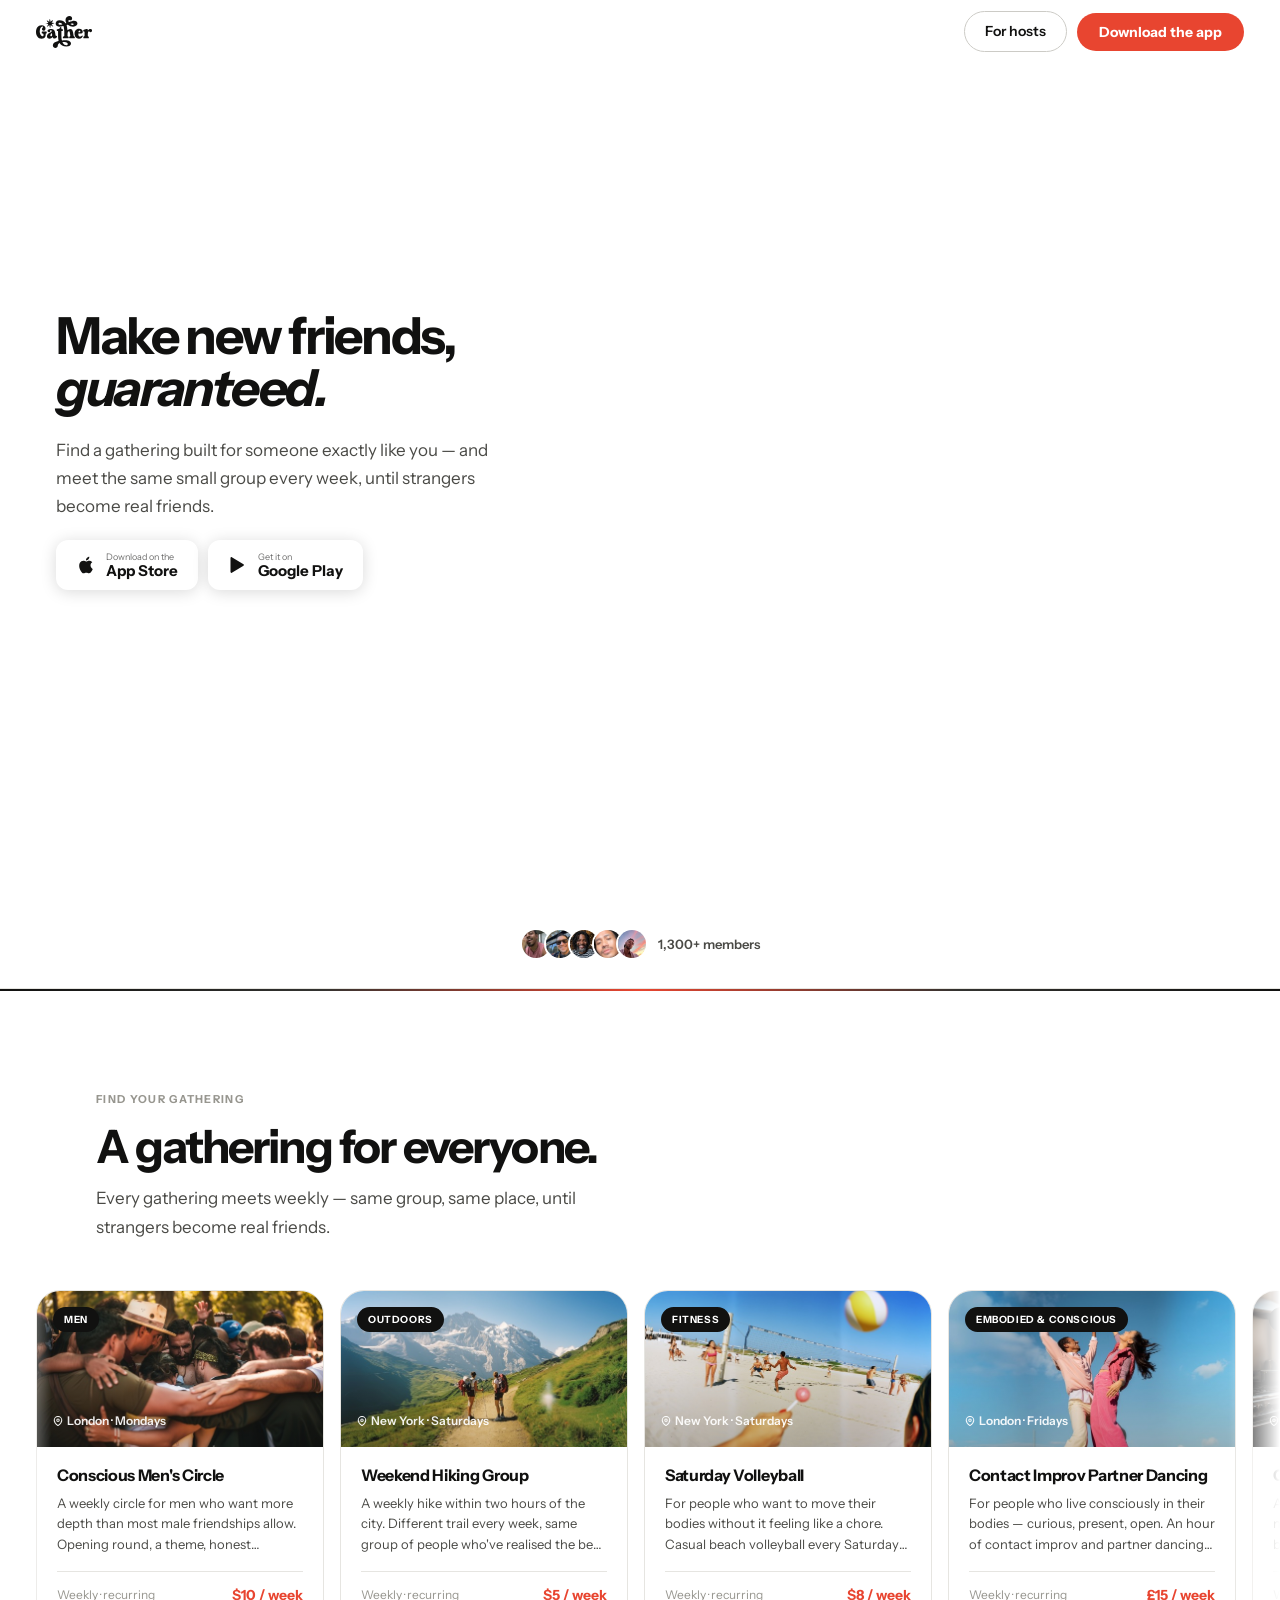
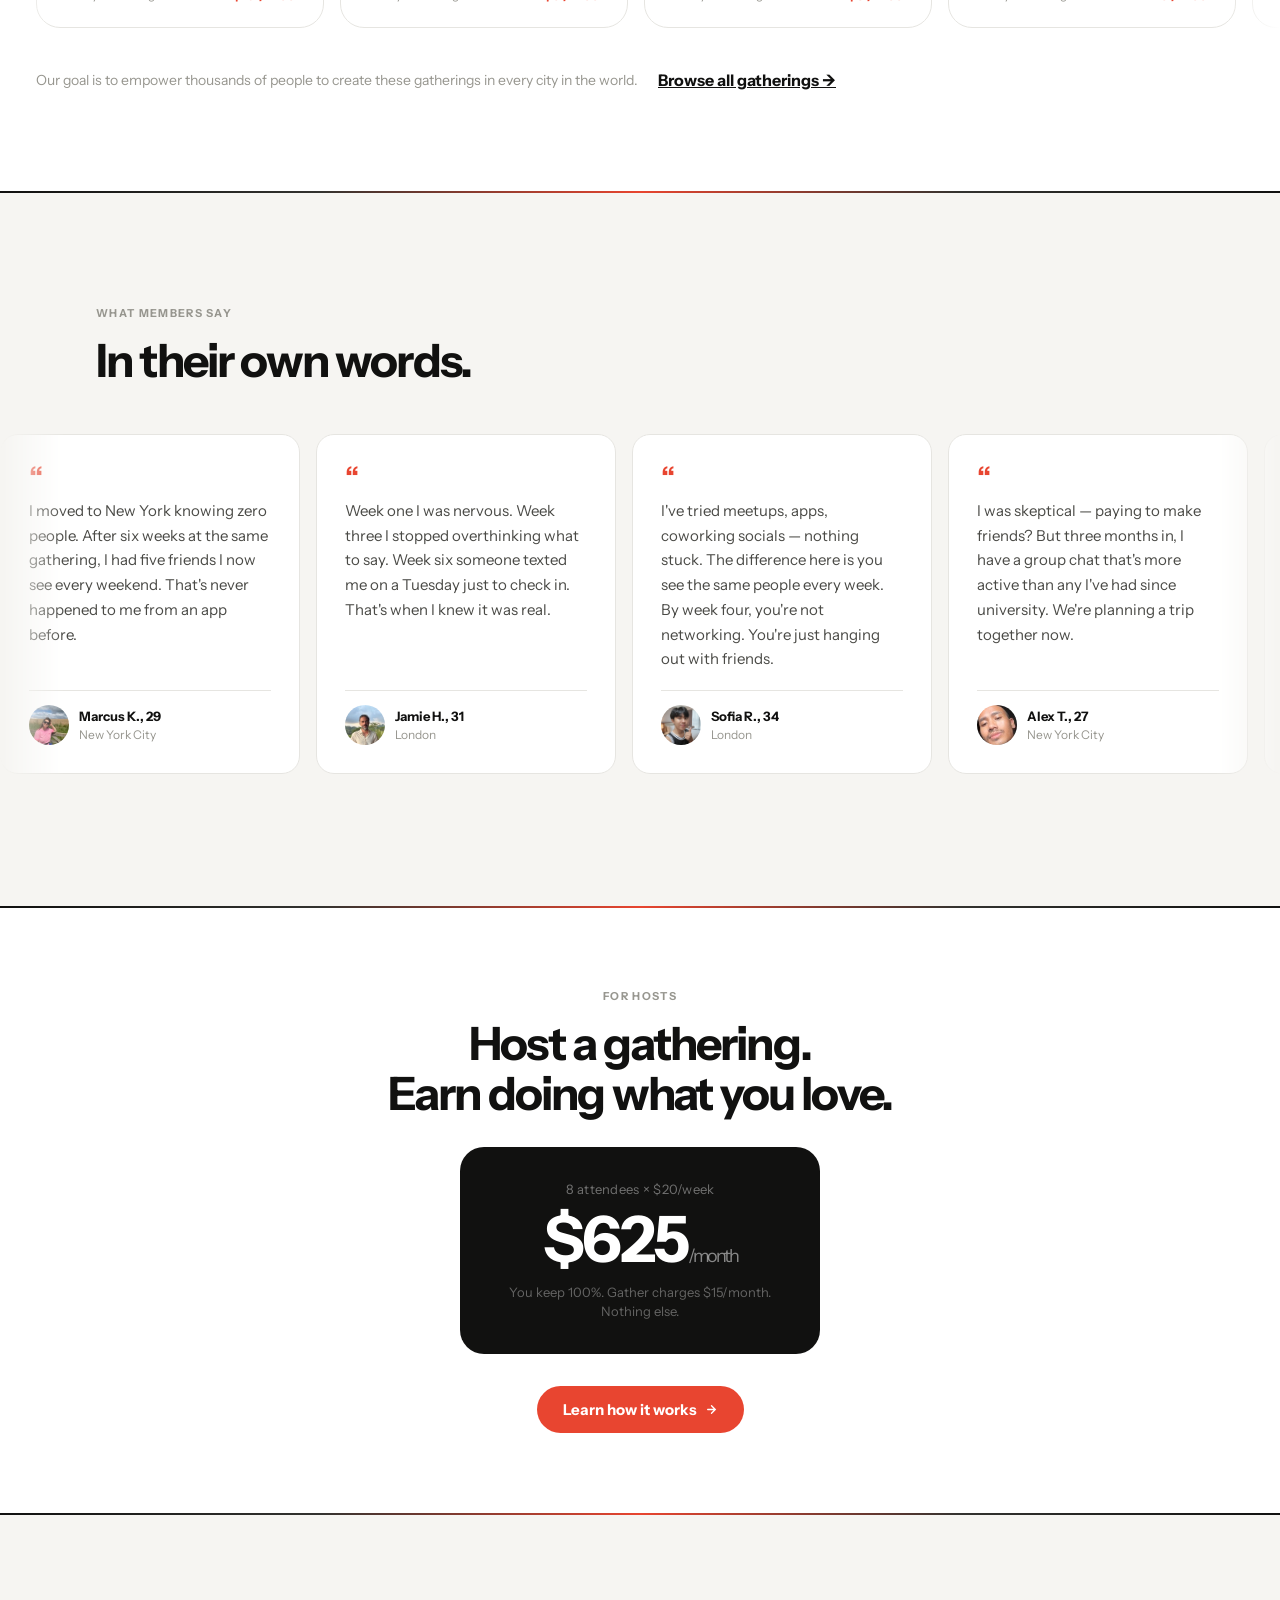
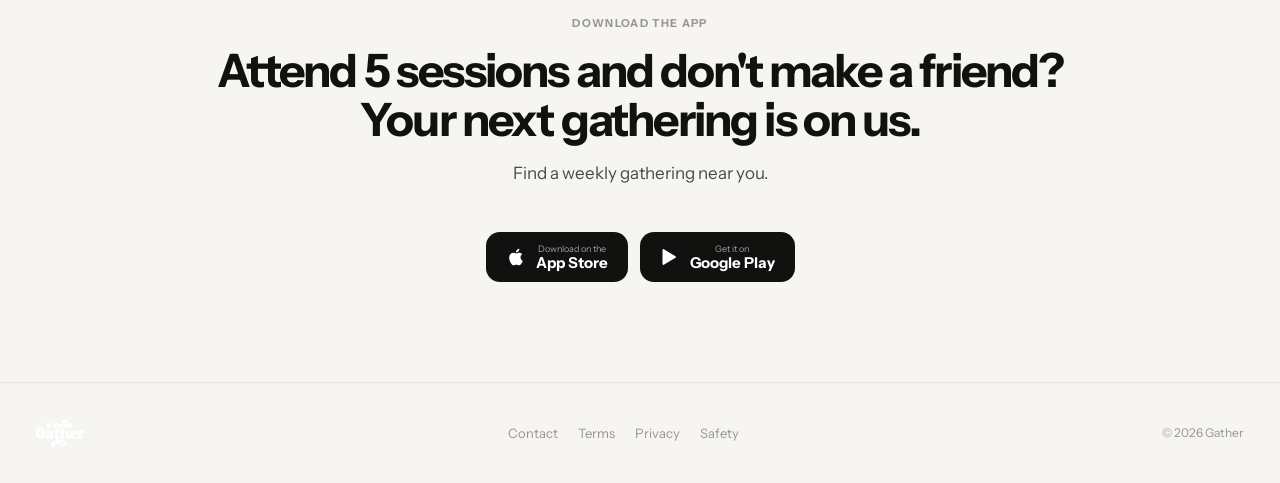
==== commit 5b8dcd32: "Auto-scrolling gathering carousels + fix See how it works button - Gathering card carousels now auto" ====
--- a/index.html
+++ b/index.html
@@ -382,7 +382,7 @@
       <p class="host-sub rev d2">Host a small, recurring weekly gathering on Gather. You design the experience. You set the price. You keep 100% of ticket sales. We handle everything else.</p>
       <div style="display:flex;gap:14px;flex-wrap:wrap" class="rev d3">
         <button onclick="navigateTo('/pricing')" class="btn-red">Start hosting <svg width="13" height="13" viewBox="0 0 24 24" fill="none" stroke="currentColor" stroke-width="2.5" stroke-linecap="round"><path d="M5 12h14M12 5l7 7-7 7"/></svg></button>
-        <a href="#host-steps" class="btn-outline">See how it works</a>
+        <button class="btn-outline" onclick="document.getElementById('host-steps').scrollIntoView({behavior:'smooth',block:'start'})">See how it works</button>
       </div>
     </div>
     <div class="earnings-card rev d2">
--- a/styles.css
+++ b/styles.css
@@ -100,13 +100,7 @@
   100%{background-position:0% 50%}
 }
 
-/* ── SMOOTH SCROLL INDICATORS ── */
-.scroll-outer{position:relative}
-.scroll-outer::after{
-  content:'';position:absolute;top:0;right:0;bottom:0;width:40px;
-  background:linear-gradient(to right,transparent,var(--white));
-  pointer-events:none;z-index:2;
-}
+/* (scroll-outer edge fade handled by mask-image in the main .scroll-outer rule below) */
 
 /* ── LAYOUT ───────────────────────────────────── */
 .wrap{max-width:1160px;margin:0 auto;padding:0 36px}
@@ -403,12 +397,23 @@
 .section-header .h2{margin-bottom:12px}
 
 .scroll-outer{
-  overflow-x:auto;scrollbar-width:none;
-  padding:0 36px 20px;
-  -webkit-overflow-scrolling:touch;
+  overflow:hidden;
+  padding:0 0 20px;
+  mask-image:linear-gradient(90deg,transparent,#000 4%,#000 96%,transparent);
+  -webkit-mask-image:linear-gradient(90deg,transparent,#000 4%,#000 96%,transparent);
 }
 .scroll-outer::-webkit-scrollbar{display:none}
-.scroll-track{display:flex;gap:16px;width:max-content;padding-bottom:2px}
+.scroll-track{
+  display:flex;gap:16px;width:max-content;padding:0 36px 2px;
+  animation:gatherScroll 80s linear infinite;
+}
+.scroll-track:hover{animation-play-state:paused}
+.scroll-outer.user-scrolling{overflow-x:auto;-webkit-overflow-scrolling:touch}
+.scroll-outer.user-scrolling .scroll-track{animation:none;padding:0 36px 2px}
+@keyframes gatherScroll{
+  0%{transform:translateX(0)}
+  100%{transform:translateX(-33.33%)}
+}
 
 .g-card{
   width:288px;flex-shrink:0;
